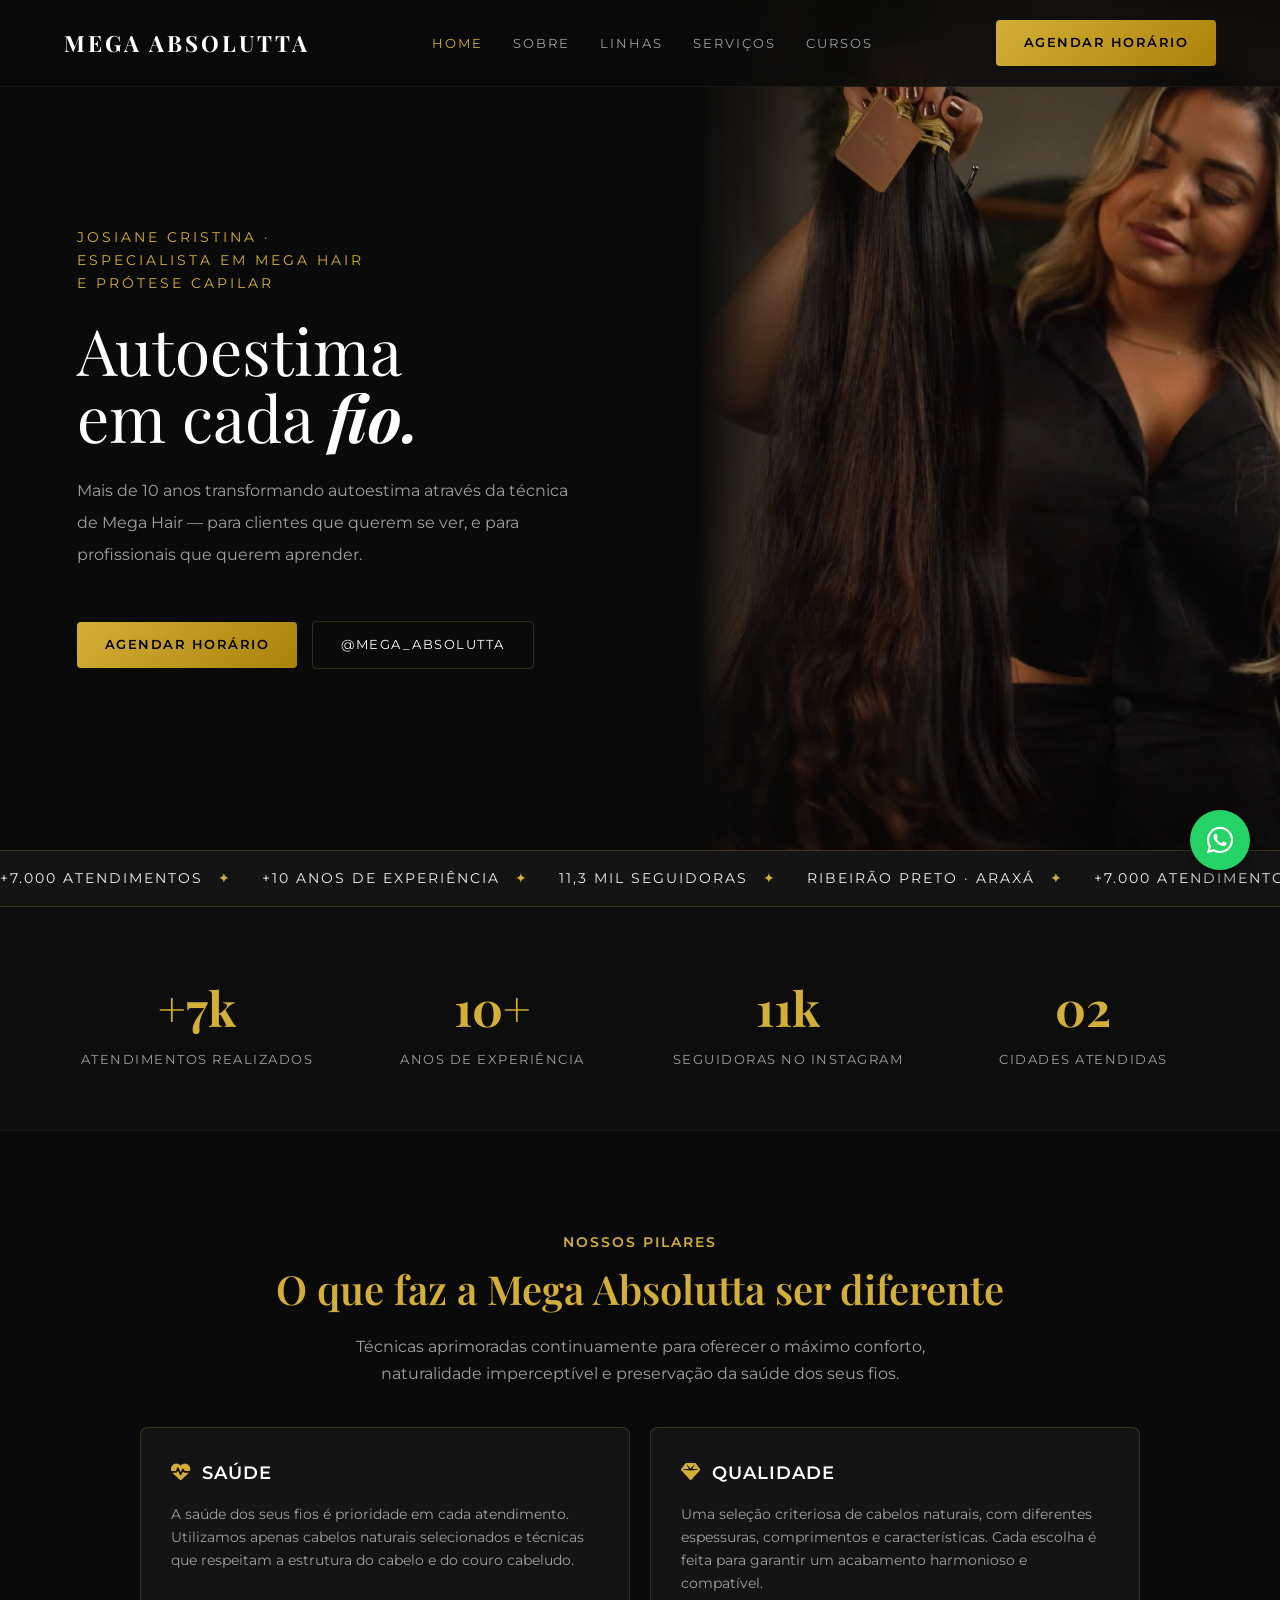
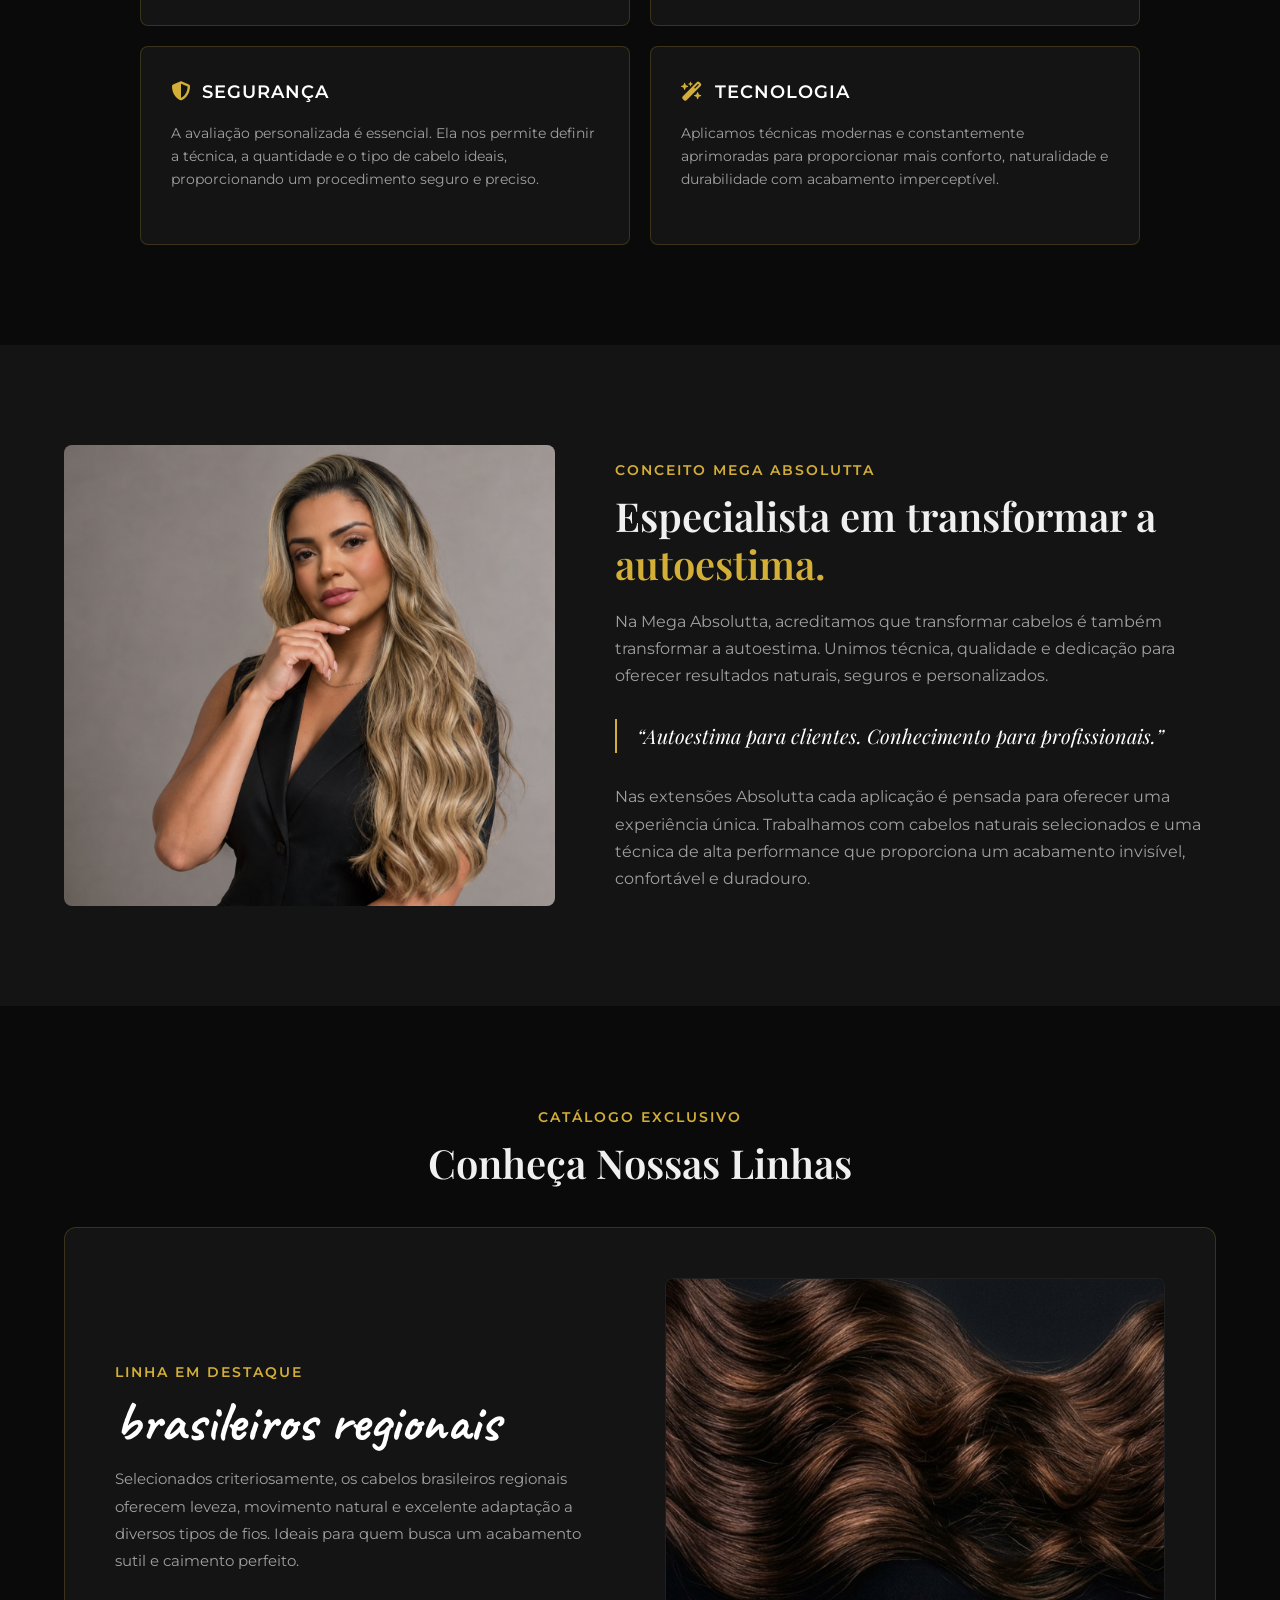
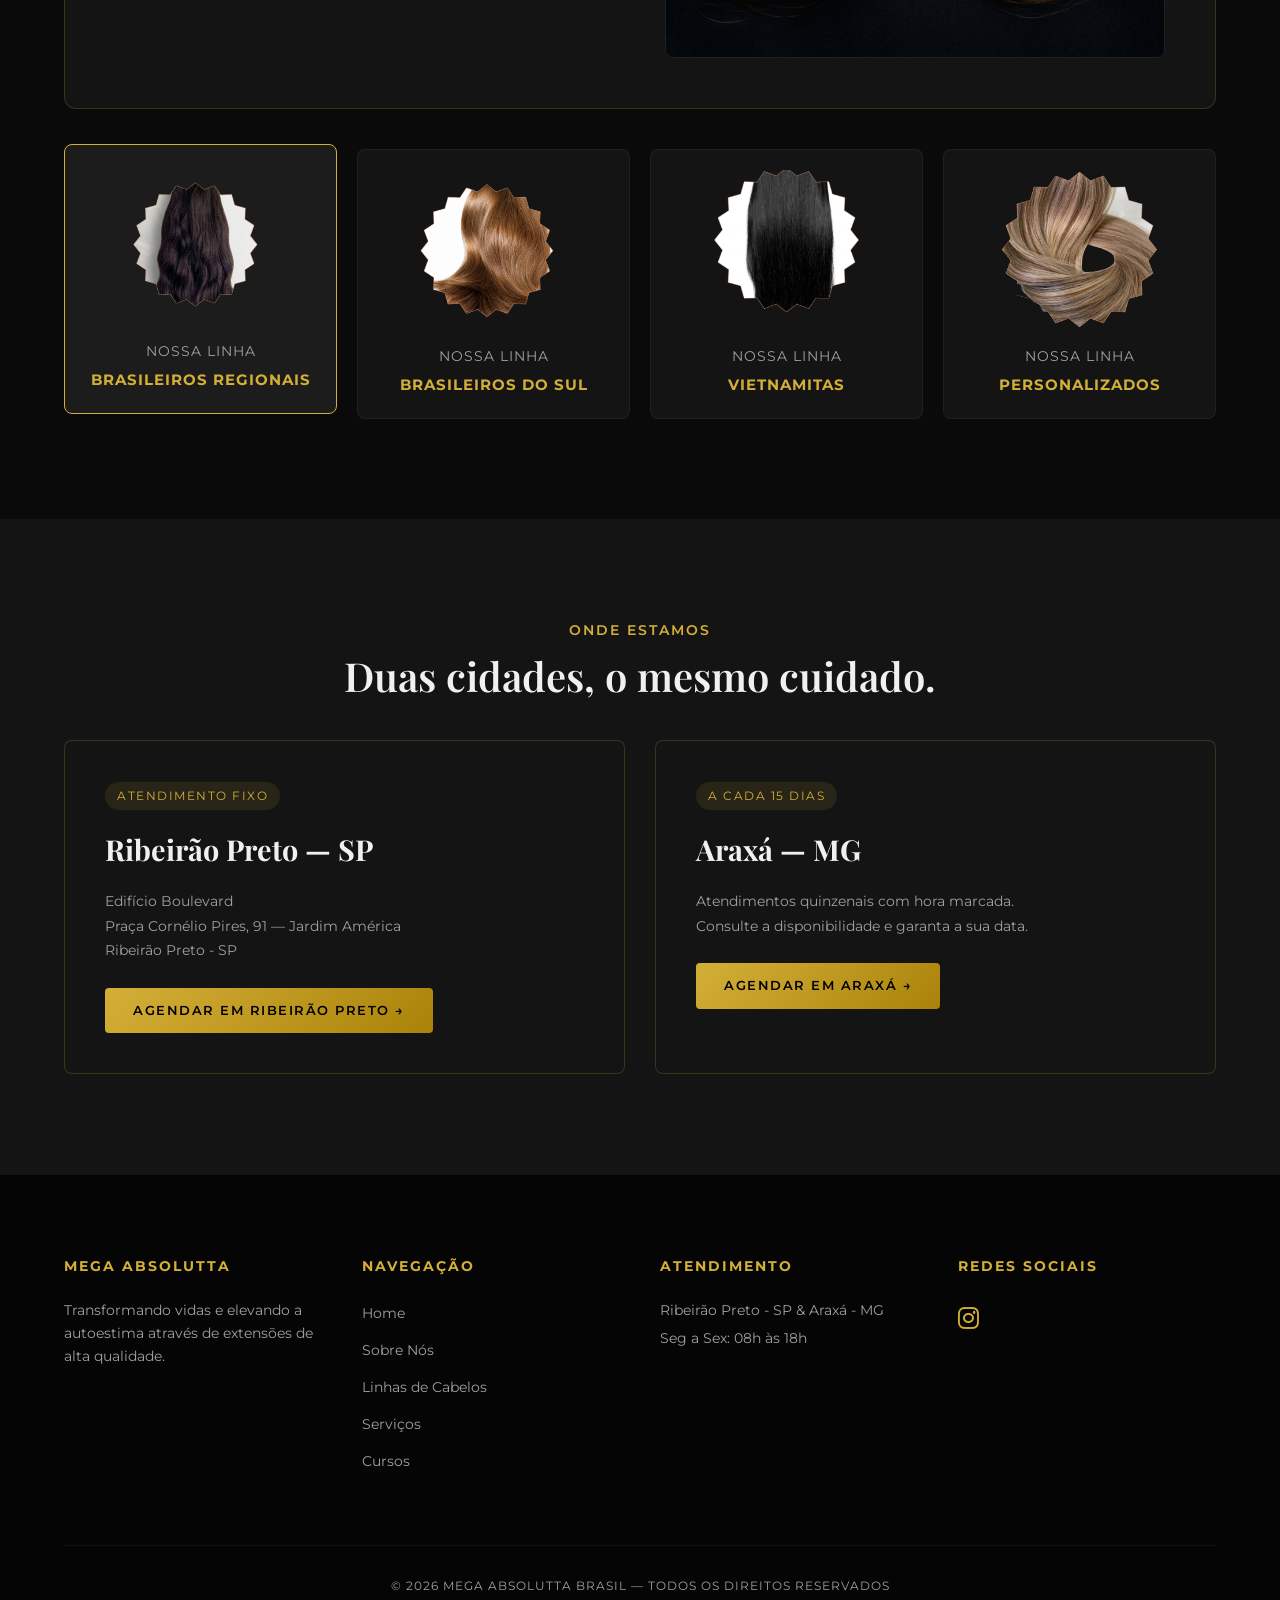
==== index.html @ 7b5c76de "adicção de texto da especialidade" ====
<!DOCTYPE html>
<html lang="pt-BR">
<head>
  <meta charset="UTF-8">
  <meta name="viewport" content="width=device-width, initial-scale=1.0">
  <title>Mega Absolutta | Josiane Cristina — Mega Hair & Extensões</title>
  
  <link rel="preconnect" href="https://fonts.googleapis.com">
  <link rel="preconnect" href="https://fonts.gstatic.com" crossorigin>
  <link href="https://fonts.googleapis.com/css2?family=Caveat:wght@600;700&family=Montserrat:wght@300;400;500;600;700&family=Playfair+Display:ital,wght@0,400;0,600;0,700;1,400&display=swap" rel="stylesheet">
  <link rel="stylesheet" href="https://cdnjs.cloudflare.com/ajax/libs/font-awesome/6.4.0/css/all.min.css">

  <style>
    /* =========================================================
       VARIÁVEIS DE DESIGN E PALETA LUXO
       ========================================================= */
    :root {
      --bg-dark: #0a0a0a;
      --bg-card: #141414;
      --bg-card-hover: #1c1c1c;
      --gold-primary: #d4af37;
      --gold-light: #f3e5ab;
      --gold-dark: #aa820a;
      --text-main: #f0f0f0;
      --text-muted: #a0a0a0;
      --border-color: rgba(212, 175, 55, 0.2);
      --font-title: 'Playfair Display', serif;
      --font-body: 'Montserrat', sans-serif;
      --font-hand: 'Caveat', cursive;
      --transition: all 0.4s cubic-bezier(0.16, 1, 0.3, 1);
    }

    * {
      margin: 0;
      padding: 0;
      box-sizing: border-box;
      scroll-behavior: smooth;
    }

    body {
      background-color: var(--bg-dark);
      color: var(--text-main);
      font-family: var(--font-body);
      line-height: 1.7;
      overflow-x: hidden;
    }

    a { color: inherit; text-decoration: none; }
    ul { list-style: none; }
    img { max-width: 100%; height: auto; display: block; }

    .container {
      width: 90%;
      max-width: 1200px;
      margin: 0 auto;
    }

    .section-padding { padding: 100px 0; }
    .gold-text { color: var(--gold-primary); }
    .gold-subtitle {
      color: var(--gold-primary);
      text-transform: uppercase;
      letter-spacing: 2px;
      font-size: 0.85rem;
      font-weight: 600;
      display: block;
      margin-bottom: 10px;
    }

    .section-title {
      font-family: var(--font-title);
      font-size: 2.5rem;
      font-weight: 600;
      line-height: 1.2;
      margin-bottom: 20px;
    }

    /* =========================================================
       NAVBAR
       ========================================================= */
    .navbar {
      position: fixed;
      top: 0;
      left: 0;
      width: 100%;
      z-index: 1000;
      background: rgba(10, 10, 10, 0.85);
      backdrop-filter: blur(12px);
      border-bottom: 1px solid rgba(255, 255, 255, 0.05);
      transition: var(--transition);
      padding: 20px 0;
    }

    .nav-container {
      display: flex;
      justify-content: space-between;
      align-items: center;
    }

    .logo a {
      font-family: var(--font-title);
      font-size: 1.4rem;
      font-weight: 700;
      letter-spacing: 3px;
      color: #fff;
    }

    .nav-menu { display: flex; gap: 30px; }
    .nav-link {
      font-size: 0.8rem;
      text-transform: uppercase;
      letter-spacing: 2px;
      color: var(--text-muted);
      transition: var(--transition);
    }
    .nav-link:hover, .nav-link.active { color: var(--gold-primary); }

    .btn-gold {
      background: linear-gradient(135deg, var(--gold-primary), var(--gold-dark));
      color: #000;
      padding: 12px 28px;
      border-radius: 4px;
      font-weight: 600;
      font-size: 0.8rem;
      text-transform: uppercase;
      letter-spacing: 1.5px;
      transition: var(--transition);
      display: inline-block;
      border: none;
      cursor: pointer;
    }

    .btn-gold:hover {
      transform: translateY(-2px);
      box-shadow: 0 10px 20px rgba(212, 175, 55, 0.25);
    }

    .btn-outline {
      border: 1px solid var(--border-color);
      padding: 12px 28px;
      border-radius: 4px;
      font-size: 0.8rem;
      text-transform: uppercase;
      letter-spacing: 1.5px;
      transition: var(--transition);
      color: #fff;
    }
    .btn-outline:hover { border-color: var(--gold-primary); color: var(--gold-primary); }

    /* =========================================================
       HERO SECTION (CORRIGIDO: IMAGEM FULL-HEIGHT & SANGRADA)
       ========================================================= */
    #home.hero {
      position: relative;
      width: 100%;
      height: calc(100vh - 50px);
      min-height: 600px;
      display: flex;
      align-items: center;
      background-color: var(--bg-dark);
      overflow: hidden;
      padding-top: 80px;
    }

    /* Conteúdo de Texto à Esquerda */
    .hero-content-wrapper {
      position: relative;
      z-index: 5;
      width: 100%;
      max-width: 1400px;
      margin: 0 auto;
      padding-left: 6vw;
      pointer-events: none;
    }

    .hero-text {
      max-width: 500px;
      pointer-events: auto;
    }

    .hero-tag {
      font-size: 0.85rem;
      text-transform: uppercase;
      letter-spacing: 3px;
      color: var(--gold-primary);
      margin-bottom: 20px;
      display: block;
    }

    .hero-title {
      font-family: var(--font-title);
      font-size: 4rem;
      line-height: 1.05;
      margin-bottom: 25px;
      font-weight: 400;
      color: #ffffff;
    }

    .hero-title span { font-style: italic; font-weight: 700; }
    .hero-desc { color: var(--text-muted); font-size: 1rem; line-height: 2; margin-bottom: 50px; }
    .hero-actions { display: flex; gap: 15px; align-items: center; margin-bottom: 35px; }

    .scroll-indicator {
      font-size: 0.75rem;
      text-transform: uppercase;
      letter-spacing: 2px;
      color: var(--text-muted);
      display: flex;
      align-items: center;
      gap: 10px;
    }
    .scroll-indicator::after {
      content: '';
      width: 30px;
      height: 1px;
      background-color: var(--border-color);
    }

    /* Imagem de Fundo Sangrada na Direita */
.hero-bg-image {
  position: absolute;
  top: 0;
  right: 0;
  width: 65vw; /* Ajuste a largura da área da foto conforme preferir */
  height: 100%;
  z-index: 1;
  display: flex;
  justify-content: flex-end; /* Encosta a imagem na direita */
}

.hero-bg-image img {
  width: 70%;
  height: 100%;
  max-width: none;
  object-fit: cover; /* Mostra a foto inteira na vertical sem cortes */
  object-position: center top;

  /* APLICANDO A TRANSPARÊNCIA DIRETO NA IMAGEM: */
  -webkit-mask-image: linear-gradient(to right, transparent 0%, rgba(0, 0, 0, 0.5) 15%, #000 45%);
  mask-image: linear-gradient(to right, transparent 0%, rgba(0, 0, 0, 0.5) 15%, #000 45%);
}

    /* =========================================================
       TICKER
       ========================================================= */
    .ticker-bar {
      background: var(--bg-card);
      border-top: 1px solid var(--border-color);
      border-bottom: 1px solid var(--border-color);
      padding: 16px 0;
      overflow: hidden;
      white-space: nowrap;
      width: 100%;
    }

    .ticker-track {
      display: flex;
      gap: 30px;
      width: max-content;
      animation: ticker-scroll 22s linear infinite;
    }

    .ticker-item {
      font-size: 0.85rem;
      text-transform: uppercase;
      letter-spacing: 2px;
      color: var(--text-main);
      display: flex;
      align-items: center;
      gap: 15px;
    }
    .ticker-item span { color: var(--gold-primary); }

    @keyframes ticker-scroll {
      0% { transform: translateX(0); }
      100% { transform: translateX(-50%); }
    }

    /* =========================================================
       NÚMEROS
       ========================================================= */
    .stats-section {
      padding: 60px 0;
      background: rgba(255, 255, 255, 0.01);
      border-bottom: 1px solid rgba(255, 255, 255, 0.05);
    }

    .stats-grid {
      display: grid;
      grid-template-columns: repeat(4, 1fr);
      gap: 30px;
      text-align: center;
    }

    .stat-number {
      font-family: var(--font-title);
      font-size: 3rem;
      color: var(--gold-primary);
      font-weight: 700;
    }

    .stat-label {
      font-size: 0.8rem;
      text-transform: uppercase;
      letter-spacing: 1.5px;
      color: var(--text-muted);
    }

    /* =========================================================
       PILARES
       ========================================================= */
    .pilar-badges {
      display: grid !important;
      grid-template-columns: repeat(2, 1fr) !important;
      grid-auto-rows: 1fr !important;
      gap: 20px !important;
      max-width: 1000px !important;
      margin: 40px auto 0 auto !important;
      clear: both;
    }

    .pilar-badges .badge {
      background: var(--bg-card);
      border: 1px solid var(--border-color);
      border-radius: 8px;
      padding: 30px;
      display: flex;
      flex-direction: column;
      justify-content: flex-start;
      height: 100%;
      text-align: left;
      transition: var(--transition);
    }

    .pilar-badges .badge:hover {
      border-color: var(--gold-primary);
      background: var(--bg-card-hover);
      transform: translateY(-4px);
    }

    .badge-header { display: flex; align-items: center; gap: 12px; margin-bottom: 15px; }
    .badge-header i { color: var(--gold-primary); font-size: 1.2rem; }
    .badge-title { color: #ffffff; font-size: 1.1rem; font-weight: 600; text-transform: uppercase; letter-spacing: 1px; }
    .badge-text { color: var(--text-muted); font-size: 0.9rem; line-height: 1.6; }

    /* =========================================================
       CONCEITO
       ========================================================= */
    .conceito-grid {
      display: grid;
      grid-template-columns: 0.9fr 1.1fr;
      gap: 60px;
      align-items: center;
    }

    .quote-box {
      border-left: 2px solid var(--gold-primary);
      padding-left: 20px;
      margin: 30px 0;
      font-family: var(--font-title);
      font-size: 1.25rem;
      font-style: italic;
      color: #fff;
    }

    /* =========================================================
       LINHAS
       ========================================================= */
    .detalhe-modelo {
      background: var(--bg-card);
      border: 1px solid var(--border-color);
      border-radius: 12px;
      padding: 50px;
      margin-bottom: 40px;
      transition: var(--transition);
    }

    .container-detalhe {
      display: grid;
      grid-template-columns: 1fr 1fr;
      gap: 50px;
      align-items: center;
    }

    .titulo-modelo {
      font-family: var(--font-hand);
      font-size: 3.5rem;
      color: #fff;
      margin-bottom: 15px;
      line-height: 1;
    }

    .descricao-linha { color: var(--text-muted); font-size: 0.95rem; line-height: 1.8; }
    .detalhe-imagem img {
      width: 100%;
      height: 380px;
      object-fit: cover;
      border-radius: 8px;
      border: 1px solid rgba(255,255,255,0.05);
      transition: opacity 0.3s ease;
    }

    .grid-4-linhas { display: grid; grid-template-columns: repeat(4, 1fr); gap: 20px; }
    .card-modelo {
      background: var(--bg-card);
      border: 1px solid rgba(255, 255, 255, 0.05);
      border-radius: 8px;
      padding: 20px;
      text-align: center;
      cursor: pointer;
      transition: var(--transition);
    }
    .card-modelo:hover, .card-modelo.active {
      border-color: var(--gold-primary);
      transform: translateY(-5px);
      background: var(--bg-card-hover);
    }
    .card-modelo img {
      width: 100%;
      height: 160px;
      object-fit: cover;
      border-radius: 6px;
      margin-bottom: 15px;
    }
    .card-modelo h3 {
      font-size: 0.85rem;
      font-weight: 400;
      color: var(--text-muted);
      text-transform: uppercase;
      letter-spacing: 1px;
    }
    .card-modelo h3 strong { display: block; color: var(--gold-primary); font-size: 0.95rem; margin-top: 4px; }

    /* =========================================================
       UNIDADES
       ========================================================= */
    .unidades-grid { display: grid; grid-template-columns: 1fr 1fr; gap: 30px; margin-top: 40px; }
    .unidade-card {
      background: var(--bg-card);
      border: 1px solid var(--border-color);
      border-radius: 8px;
      padding: 40px;
      transition: var(--transition);
    }
    .unidade-card:hover { border-color: var(--gold-primary); background: var(--bg-card-hover); }
    .unidade-badge {
      display: inline-block;
      font-size: 0.75rem;
      text-transform: uppercase;
      letter-spacing: 1.5px;
      color: var(--gold-primary);
      background: rgba(212, 175, 55, 0.1);
      padding: 4px 12px;
      border-radius: 20px;
      margin-bottom: 15px;
    }
    .unidade-card h3 { font-family: var(--font-title); font-size: 1.8rem; margin-bottom: 15px; }
    .unidade-card p { color: var(--text-muted); font-size: 0.9rem; margin-bottom: 25px; }

    /* =========================================================
       RODAPÉ
       ========================================================= */
    .footer {
      background: #050505;
      border-top: 1px solid rgba(255, 255, 255, 0.05);
      padding: 80px 0 30px 0;
    }
    .footer-grid { display: grid; grid-template-columns: repeat(4, 1fr); gap: 40px; margin-bottom: 60px; }
    .footer-col h4 { font-size: 0.85rem; text-transform: uppercase; letter-spacing: 2px; margin-bottom: 20px; }
    .footer-col ul li { margin-bottom: 10px; }
    .footer-col ul li a { color: var(--text-muted); font-size: 0.85rem; transition: var(--transition); }
    .footer-col ul li a:hover { color: var(--gold-primary); }

    .copyright {
      border-top: 1px solid rgba(255, 255, 255, 0.05);
      padding-top: 30px;
      text-align: center;
      font-size: 0.75rem;
      color: var(--text-muted);
      letter-spacing: 1px;
    }

    .whatsapp-btn {
      position: fixed;
      bottom: 30px;
      right: 30px;
      width: 60px;
      height: 60px;
      background-color: #25d366;
      color: #fff;
      border-radius: 50%;
      display: flex;
      align-items: center;
      justify-content: center;
      font-size: 30px;
      box-shadow: 0 10px 20px rgba(0, 0, 0, 0.4);
      z-index: 999;
      transition: var(--transition);
    }
    .whatsapp-btn:hover { transform: scale(1.1); }

    /* RESPONSIVIDADE */
    @media (max-width: 992px) {
      #home.hero {
        height: auto;
        min-height: auto;
        padding-top: 120px;
        padding-bottom: 40px;
      }
      .hero-content-wrapper { padding-left: 5%; padding-right: 5%; }
      .hero-text { max-width: 100%; text-align: center; }
      .hero-actions { justify-content: center; }
      .scroll-indicator { justify-content: center; }

      .hero-bg-image {
        position: relative;
        width: 100%;
        height: 400px;
        margin-top: 30px;
        -webkit-mask-image: none;
        mask-image: none;
      }

      .conceito-grid, .container-detalhe, .unidades-grid { grid-template-columns: 1fr; gap: 40px; }
      .stats-grid { grid-template-columns: repeat(2, 1fr); }
      .pilar-badges { grid-template-columns: 1fr !important; }
      .grid-4-linhas { grid-template-columns: repeat(2, 1fr); }
      .footer-grid { grid-template-columns: repeat(2, 1fr); }
    }
  </style>
</head>
<body>

  <!-- CABEÇALHO -->
  <header class="navbar">
    <div class="container nav-container">
      <div class="logo">
        <a href="#home">MEGA ABSOLUTTA</a>
      </div>
      <nav>
        <ul class="nav-menu">
          <li><a href="#home" class="nav-link active">HOME</a></li>
          <li><a href="#sobre" class="nav-link">SOBRE</a></li>
          <li><a href="#linhas" class="nav-link">LINHAS</a></li>
          <li><a href="servico.html" class="nav-link">SERVIÇOS</a></li>
          <li><a href="cursos.html" class="nav-link">CURSOS</a></li>
        </ul>
      </nav>
      <a href="https://api.whatsapp.com/send?phone=5516996207228&text=Ol%C3%A1!%20Gostaria%20de%20mais%20informa%C3%A7%C3%B5es%20e%20agendar%20um%20hor%C3%A1rio." target="_blank" rel="noopener" class="btn-gold">Agendar Horário</a>
    </div>
  </header>

  <!-- HERO SECTION (ESTRUTURA LIMPA SEM DIVS CONFLITANTES) -->
  <section id="home" class="hero">
    
    <!-- Texto na Esquerda -->
    <div class="hero-content-wrapper">
      <div class="hero-text">
        <span class="hero-tag">Josiane Cristina · <br>Especialista em Mega Hair<br>e Prótese Capilar<br></span>
        <h1 class="hero-title">Autoestima<br>em cada <span>fio.</span><br></h1>
        <p class="hero-desc">
          Mais de 10 anos transformando autoestima através da técnica de Mega Hair — para clientes que querem se ver, e para profissionais que querem aprender.
        </p>
        
        <div class="hero-actions">
          <a href="https://api.whatsapp.com/send?phone=5516996207228&text=Ol%C3%A1!%20Gostaria%20de%20agendar%20um%20hor%C3%A1rio%20de%20atendimento." target="_blank" rel="noopener" class="btn-gold">
            Agendar Horário
          </a>
          <a href="https://instagram.com/mega_absolutta" target="_blank" rel="noopener" class="btn-outline">
            @mega_absolutta
          </a>
        </div>
      </div>
    </div>

    <!-- Imagem Sangrada Ocupando a Direita -->
    <div class="hero-bg-image">
      <img src="jc3.jpeg" alt="Josiane Cristina - Mega Hair">
    </div>

  </section>

  <!-- TICKER PASSANDO INFORMAÇÕES -->
  <div class="ticker-bar">
    <div class="ticker-track">
      <div class="ticker-item">+7.000 atendimentos <span>✦</span></div>
      <div class="ticker-item">+10 anos de experiência <span>✦</span></div>
      <div class="ticker-item">11,3 mil seguidoras <span>✦</span></div>
      <div class="ticker-item">Ribeirão Preto · Araxá <span>✦</span></div>
      <div class="ticker-item">+7.000 atendimentos <span>✦</span></div>
      <div class="ticker-item">+10 anos de experiência <span>✦</span></div>
      <div class="ticker-item">11,3 mil seguidoras <span>✦</span></div>
      <div class="ticker-item">Ribeirão Preto · Araxá <span>✦</span></div>
    </div>
  </div>

  <!-- NÚMEROS -->
  <section class="stats-section">
    <div class="container">
      <div class="stats-grid">
        <div>
          <div class="stat-number">+7k</div>
          <div class="stat-label">Atendimentos Realizados</div>
        </div>
        <div>
          <div class="stat-number">10+</div>
          <div class="stat-label">Anos de Experiência</div>
        </div>
        <div>
          <div class="stat-number">11k</div>
          <div class="stat-label">Seguidoras no Instagram</div>
        </div>
        <div>
          <div class="stat-number">02</div>
          <div class="stat-label">Cidades Atendidas</div>
        </div>
      </div>
    </div>
  </section>

  <!-- DIFERENCIAIS -->
  <section class="section-padding">
    <div class="container text-center">
      <span class="gold-subtitle" style="text-align: center;">Nossos Pilares</span>
      <h2 class="section-title gold-text" style="text-align: center;">O que faz a Mega Absolutta ser diferente</h2>
      <p style="color: var(--text-muted); max-width: 650px; margin: 0 auto; text-align: center;">
        Técnicas aprimoradas continuamente para oferecer o máximo conforto, naturalidade imperceptível e preservação da saúde dos seus fios.
      </p>

      <div class="pilar-badges">
        <div class="badge">
          <div class="badge-header">
            <i class="fa-solid fa-heart-pulse"></i>
            <span class="badge-title">Saúde</span>
          </div>
          <p class="badge-text">A saúde dos seus fios é prioridade em cada atendimento. Utilizamos apenas cabelos naturais selecionados e técnicas que respeitam a estrutura do cabelo e do couro cabeludo.</p>
        </div>

        <div class="badge">
          <div class="badge-header">
            <i class="fa-solid fa-gem"></i>
            <span class="badge-title">Qualidade</span>
          </div>
          <p class="badge-text">Uma seleção criteriosa de cabelos naturais, com diferentes espessuras, comprimentos e características. Cada escolha é feita para garantir um acabamento harmonioso e compatível.</p>
        </div>

        <div class="badge">
          <div class="badge-header">
            <i class="fa-solid fa-shield-halved"></i>
            <span class="badge-title">Segurança</span>
          </div>
          <p class="badge-text">A avaliação personalizada é essencial. Ela nos permite definir a técnica, a quantidade e o tipo de cabelo ideais, proporcionando um procedimento seguro e preciso.</p>
        </div>

        <div class="badge">
          <div class="badge-header">
            <i class="fa-solid fa-wand-magic-sparkles"></i>
            <span class="badge-title">Tecnologia</span>
          </div>
          <p class="badge-text">Aplicamos técnicas modernas e constantemente aprimoradas para proporcionar mais conforto, naturalidade e durabilidade com acabamento imperceptível.</p>
        </div>
      </div>
    </div>
  </section>

  <!-- CONCEITO -->
  <section id="sobre" class="section-padding" style="background: var(--bg-card);">
    <div class="container">
      <div class="conceito-grid">
        <div>
          <img src="jc1.png" alt="Sobre a Mega Absolutta" style="border-radius: 8px;">
        </div>
        <div>
          <span class="gold-subtitle">Conceito Mega Absolutta</span>
          <h2 class="section-title">Especialista em transformar a <span class="gold-text">autoestima.</span></h2>
          <p style="color: var(--text-muted); margin-bottom: 15px;">
            Na Mega Absolutta, acreditamos que transformar cabelos é também transformar a autoestima. Unimos técnica, qualidade e dedicação para oferecer resultados naturais, seguros e personalizados.
          </p>
          <div class="quote-box">
            “Autoestima para clientes. Conhecimento para profissionais.”
          </div>
          <p style="color: var(--text-muted);">
            Nas extensões Absolutta cada aplicação é pensada para oferecer uma experiência única. Trabalhamos com cabelos naturais selecionados e uma técnica de alta performance que proporciona um acabamento invisível, confortável e duradouro.
          </p>
        </div>
      </div>
    </div>
  </section>

  <!-- CATÁLOGO / LINHAS -->
  <section id="linhas" class="section-padding">
    <div class="container">
      <div style="text-align: center; margin-bottom: 40px;">
        <span class="gold-subtitle">Catálogo Exclusivo</span>
        <h2 class="section-title">Conheça Nossas Linhas</h2>
      </div>

      <div class="detalhe-modelo">
        <div class="container-detalhe">
          <div class="detalhe-texto">
            <span class="gold-subtitle">LINHA EM DESTAQUE</span>
            <h2 id="detalhe-titulo" class="titulo-modelo">brasileiros regionais</h2>
            <p id="detalhe-descricao" class="descricao-linha">
              Selecionados criteriosamente, os cabelos brasileiros regionais oferecem leveza, movimento natural e excelente adaptação a diversos tipos de fios. Ideais para quem busca um acabamento sutil e caimento perfeito.
            </p>
          </div>
          <div class="detalhe-imagem">
            <img id="detalhe-img" src="regionalbrasil_detalhe.png" alt="Detalhe do Cabelo">
          </div>
        </div>
      </div>

      <div class="grid-4-linhas">
        <div class="card-modelo active" onclick="trocarModelo('regional', this)">
          <img src="regionalbrasil.png" alt="Brasileiros Regionais">
          <h3>Nossa linha<strong class="gold-text">Brasileiros Regionais</strong></h3>
        </div>

        <div class="card-modelo" onclick="trocarModelo('sul', this)">
          <img src="brasileirosul.png" alt="Brasileiros do Sul">
          <h3>Nossa linha<strong class="gold-text">Brasileiros do Sul</strong></h3>
        </div>

        <div class="card-modelo" onclick="trocarModelo('vietnamita', this)">
          <img src="vietnamita.png" alt="Vietnamitas">
          <h3>Nossa linha<strong class="gold-text">Vietnamitas</strong></h3>
        </div>

        <div class="card-modelo" onclick="trocarModelo('personalizados', this)">
          <img src="personalizados.png" alt="Personalizados">
          <h3>Nossa linha<strong class="gold-text">Personalizados</strong></h3>
        </div>
      </div>
    </div>
  </section>

  <!-- UNIDADES -->
  <section id="unidades" class="section-padding" style="background: var(--bg-card);">
    <div class="container">
      <div style="text-align: center;">
        <span class="gold-subtitle">Onde Estamos</span>
        <h2 class="section-title">Duas cidades, o mesmo cuidado.</h2>
      </div>

      <div class="unidades-grid">
        <div class="unidade-card">
          <span class="unidade-badge">Atendimento Fixo</span>
          <h3>Ribeirão Preto — SP</h3>
          <p>
            Edifício Boulevard<br>
            Praça Cornélio Pires, 91 — Jardim América<br>
            Ribeirão Preto - SP
          </p>
          <a href="https://api.whatsapp.com/send?phone=5516996207228&text=Ol%C3%A1!%20Gostaria%20de%20agendar%20um%20hor%C3%A1rio%20para%20a%20unidade%20de%20Ribeir%C3%A3o%20Preto." target="_blank" rel="noopener" class="btn-gold">Agendar em Ribeirão Preto →</a>
        </div>

        <div class="unidade-card">
          <span class="unidade-badge">A cada 15 dias</span>
          <h3>Araxá — MG</h3>
          <p>
            Atendimentos quinzenais com hora marcada.<br>
            Consulte a disponibilidade e garanta a sua data.
          </p>
          <a href="https://api.whatsapp.com/send?phone=553488033811&text=Ol%C3%A1!%20Gostaria%20de%20agendar%20um%20hor%C3%A1rio%20para%20a%20unidade%20de%20Arax%C3%A1." target="_blank" rel="noopener" class="btn-gold">Agendar em Araxá →</a>
        </div>
      </div>
    </div>
  </section>

  <!-- RODAPÉ -->
  <footer class="footer">
    <div class="container">
      <div class="footer-grid">
        <div class="footer-col">
          <h4 class="gold-text">MEGA ABSOLUTTA</h4>
          <p style="color: var(--text-muted); font-size: 0.85rem;">Transformando vidas e elevando a autoestima através de extensões de alta qualidade.</p>
        </div>
        <div class="footer-col">
          <h4 class="gold-text">Navegação</h4>
          <ul>
            <li><a href="#home">Home</a></li>
            <li><a href="#sobre">Sobre Nós</a></li>
            <li><a href="#linhas">Linhas de Cabelos</a></li>
            <li><a href="servico.html">Serviços</a></li>
            <li><a href="cursos.html">Cursos</a></li>
          </ul>
        </div>
        <div class="footer-col">
          <h4 class="gold-text">Atendimento</h4>
          <p style="color: var(--text-muted); font-size: 0.85rem;">Ribeirão Preto - SP & Araxá - MG</p>
          <p style="color: var(--text-muted); font-size: 0.85rem; margin-top: 5px;">Seg a Sex: 08h às 18h</p>
        </div>
        <div class="footer-col">
          <h4 class="gold-text">Redes Sociais</h4>
          <a href="https://instagram.com/mega_absolutta" target="_blank" rel="noopener" style="color: var(--gold-primary); font-size: 1.5rem;"><i class="fa-brands fa-instagram"></i></a>
        </div>
      </div>
      <div class="copyright">
        <p>&copy; 2026 MEGA ABSOLUTTA BRASIL — TODOS OS DIREITOS RESERVADOS</p>
      </div>
    </div>
  </footer>

  <a href="https://api.whatsapp.com/send?phone=5534880338118&text=Ol%C3%A1!%20Gostaria%20de%20mais%20informa%C3%A7%C3%B5es." class="whatsapp-btn" target="_blank" rel="noopener">
    <i class="fa-brands fa-whatsapp"></i>
  </a>

  <!-- SCRIPT SELETOR LINHAS -->
  <script>
    const dadosModelos = {
      regional: {
        titulo: 'brasileiros regionais',
        descricao: 'Selecionados criteriosamente, os cabelos brasileiros regionais oferecem leveza, movimento natural e excelente adaptação a diversos tipos de fios. Ideais para quem busca um acabamento sutil e caimento perfeito.',
        imagem: 'regionalbrasil_detalhe.png'
      },
      sul: {
        titulo: 'brasileiros do sul',
        descricao: 'Fios extremamente finos, sedosos e de tonalidades naturally mais claras. Cabelos raros e nobres, perfeitos para quem exige máxima leveza, fluidez e alta qualidade.',
        imagem: 'brasileirosul_detalhe.png'
      },
      vietnamita: {
        titulo: 'vietnamita',
        descricao: 'Conhecidos por sua resistência excepcional, densidade e brilho intenso, os cabelos vietnamitas possuem fios encorpados (de espessura média a grossa) com caimento impecável. Suportam bem estilizações e possuem altíssima durabilidade.',
        imagem: 'vietnamita_detalhe.png'
      },
      personalizados: {
        titulo: 'personalizados',
        descricao: 'Linha sob medida desenvolvida de acordo com a preferência do cliente. Processo artesanal de seleção, textura e tonalidade para garantir um resultado único e exclusivo.',
        imagem: 'personalizados_detalhe.png'
      }
    };

    function trocarModelo(chave, elemento) {
      const dados = dadosModelos[chave];
      const imgElement = document.getElementById('detalhe-img');

      document.querySelectorAll('.card-modelo').forEach(card => card.classList.remove('active'));
      if (elemento) elemento.classList.add('active');

      if (dados) {
        imgElement.style.opacity = '0';

        setTimeout(() => {
          document.getElementById('detalhe-titulo').textContent = dados.titulo;
          document.getElementById('detalhe-descricao').textContent = dados.descricao;
          imgElement.src = dados.imagem;
          imgElement.style.opacity = '1';
        }, 200);
      }
    }
  </script>
</body>
</html>
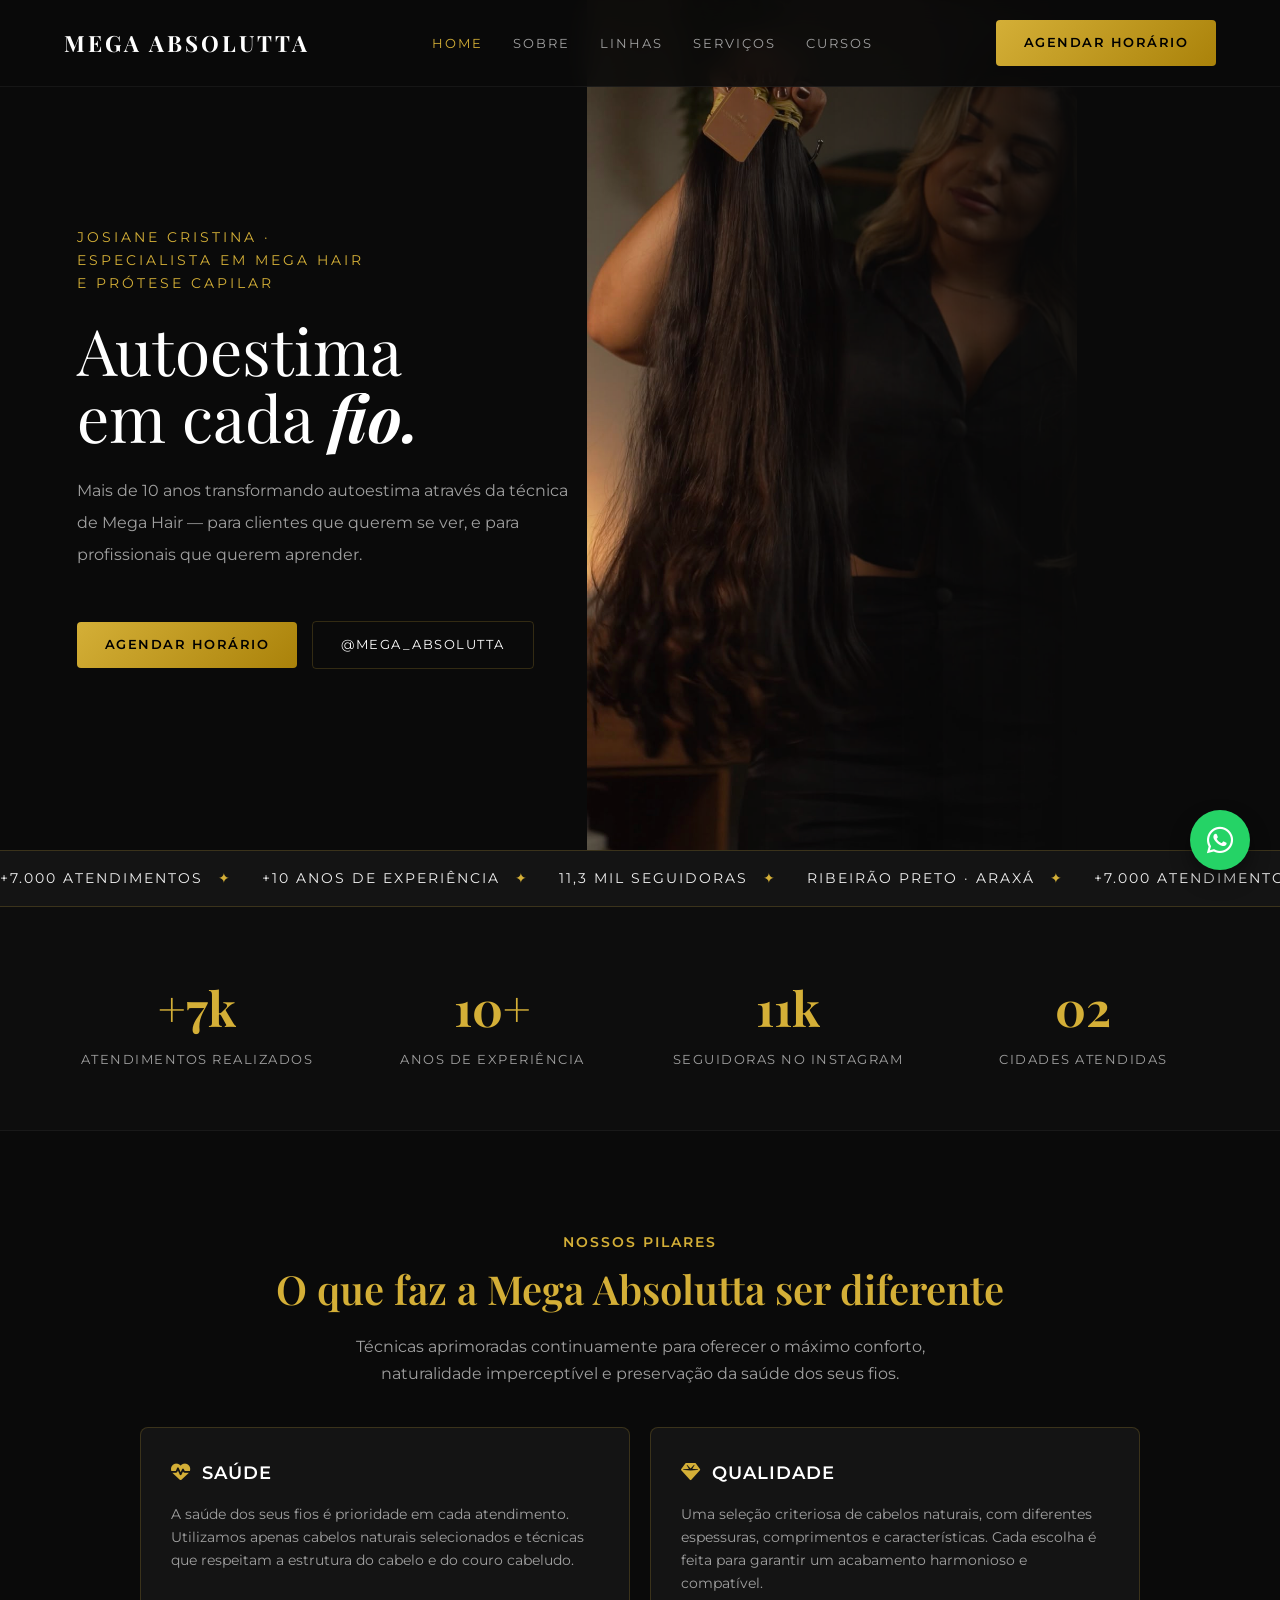
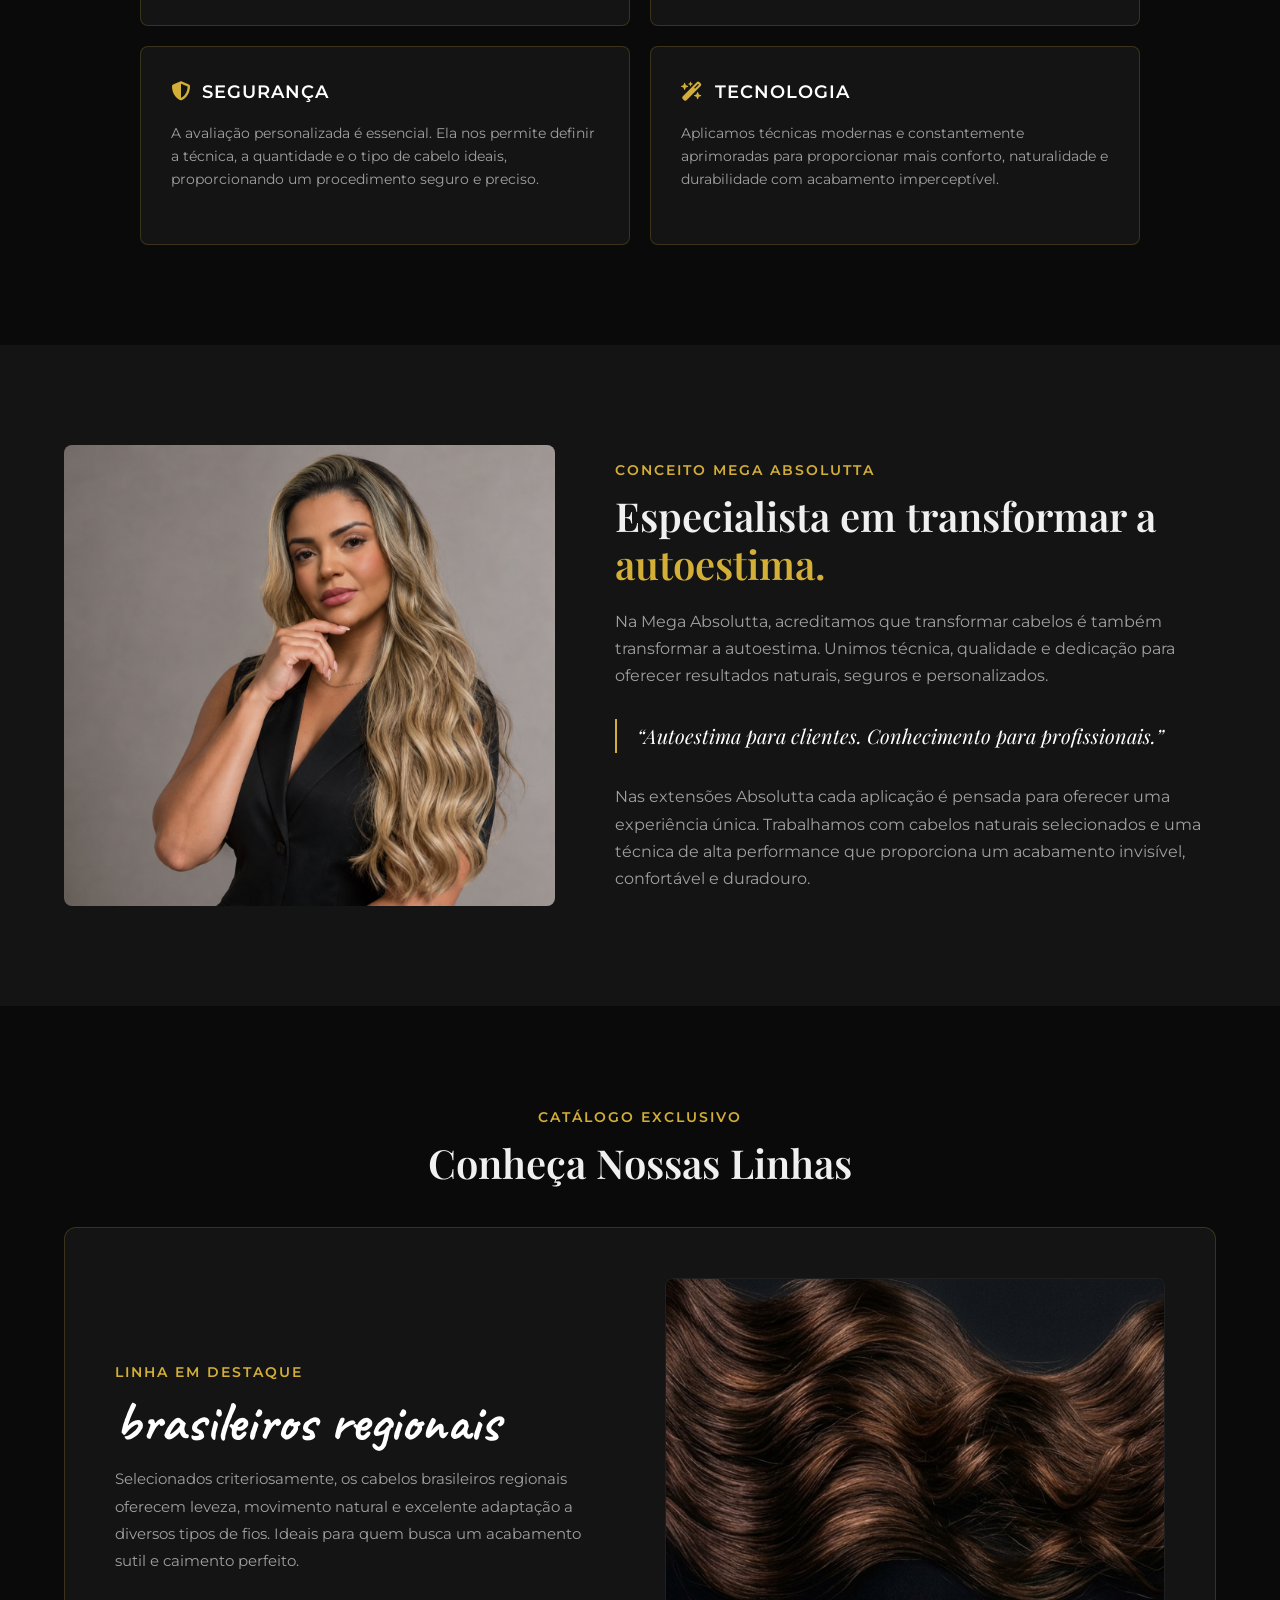
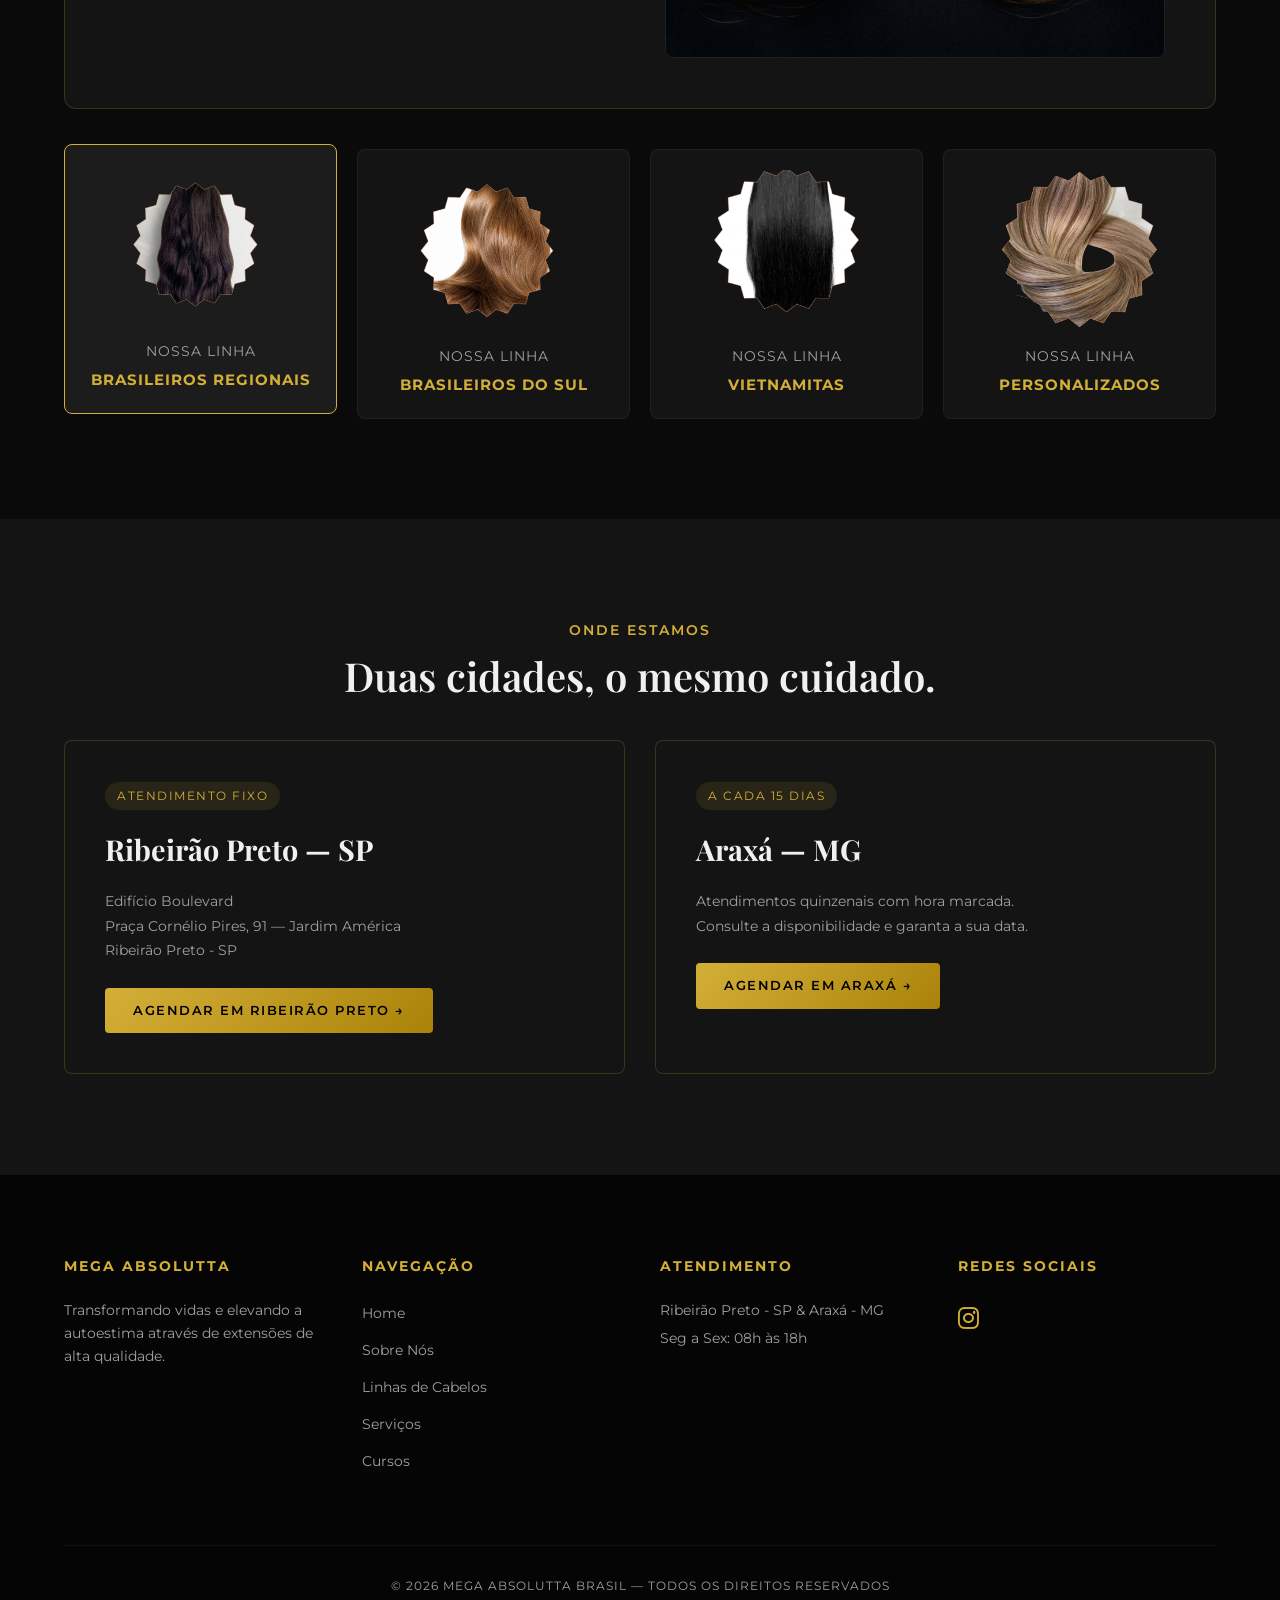
==== commit f98a9d80: "mudança da posição da imagem e da transparencia" ====
--- a/index.html
+++ b/index.html
@@ -221,7 +221,7 @@
   position: absolute;
   top: 0;
   right: 0;
-  width: 65vw; /* Ajuste a largura da área da foto conforme preferir */
+  width: 100vw; /* Ajuste a largura da área da foto conforme preferir */
   height: 100%;
   z-index: 1;
   display: flex;
@@ -232,12 +232,12 @@
   width: 70%;
   height: 100%;
   max-width: none;
-  object-fit: cover; /* Mostra a foto inteira na vertical sem cortes */
+  object-fit: contain; /* Mostra a foto inteira na vertical sem cortes */
   object-position: center top;
 
   /* APLICANDO A TRANSPARÊNCIA DIRETO NA IMAGEM: */
-  -webkit-mask-image: linear-gradient(to right, transparent 0%, rgba(0, 0, 0, 0.5) 15%, #000 45%);
-  mask-image: linear-gradient(to right, transparent 0%, rgba(0, 0, 0, 0.5) 15%, #000 45%);
+  -webkit-mask-image: linear-gradient(to right, transparent 0%, rgba(0, 0, 0, 0.5) 55%, #000 80%);
+  mask-image: linear-gradient(to left, transparent 20%, rgba(0, 0, 0, 0.5) 42%, #000 80%);
 }
 
     /* =========================================================
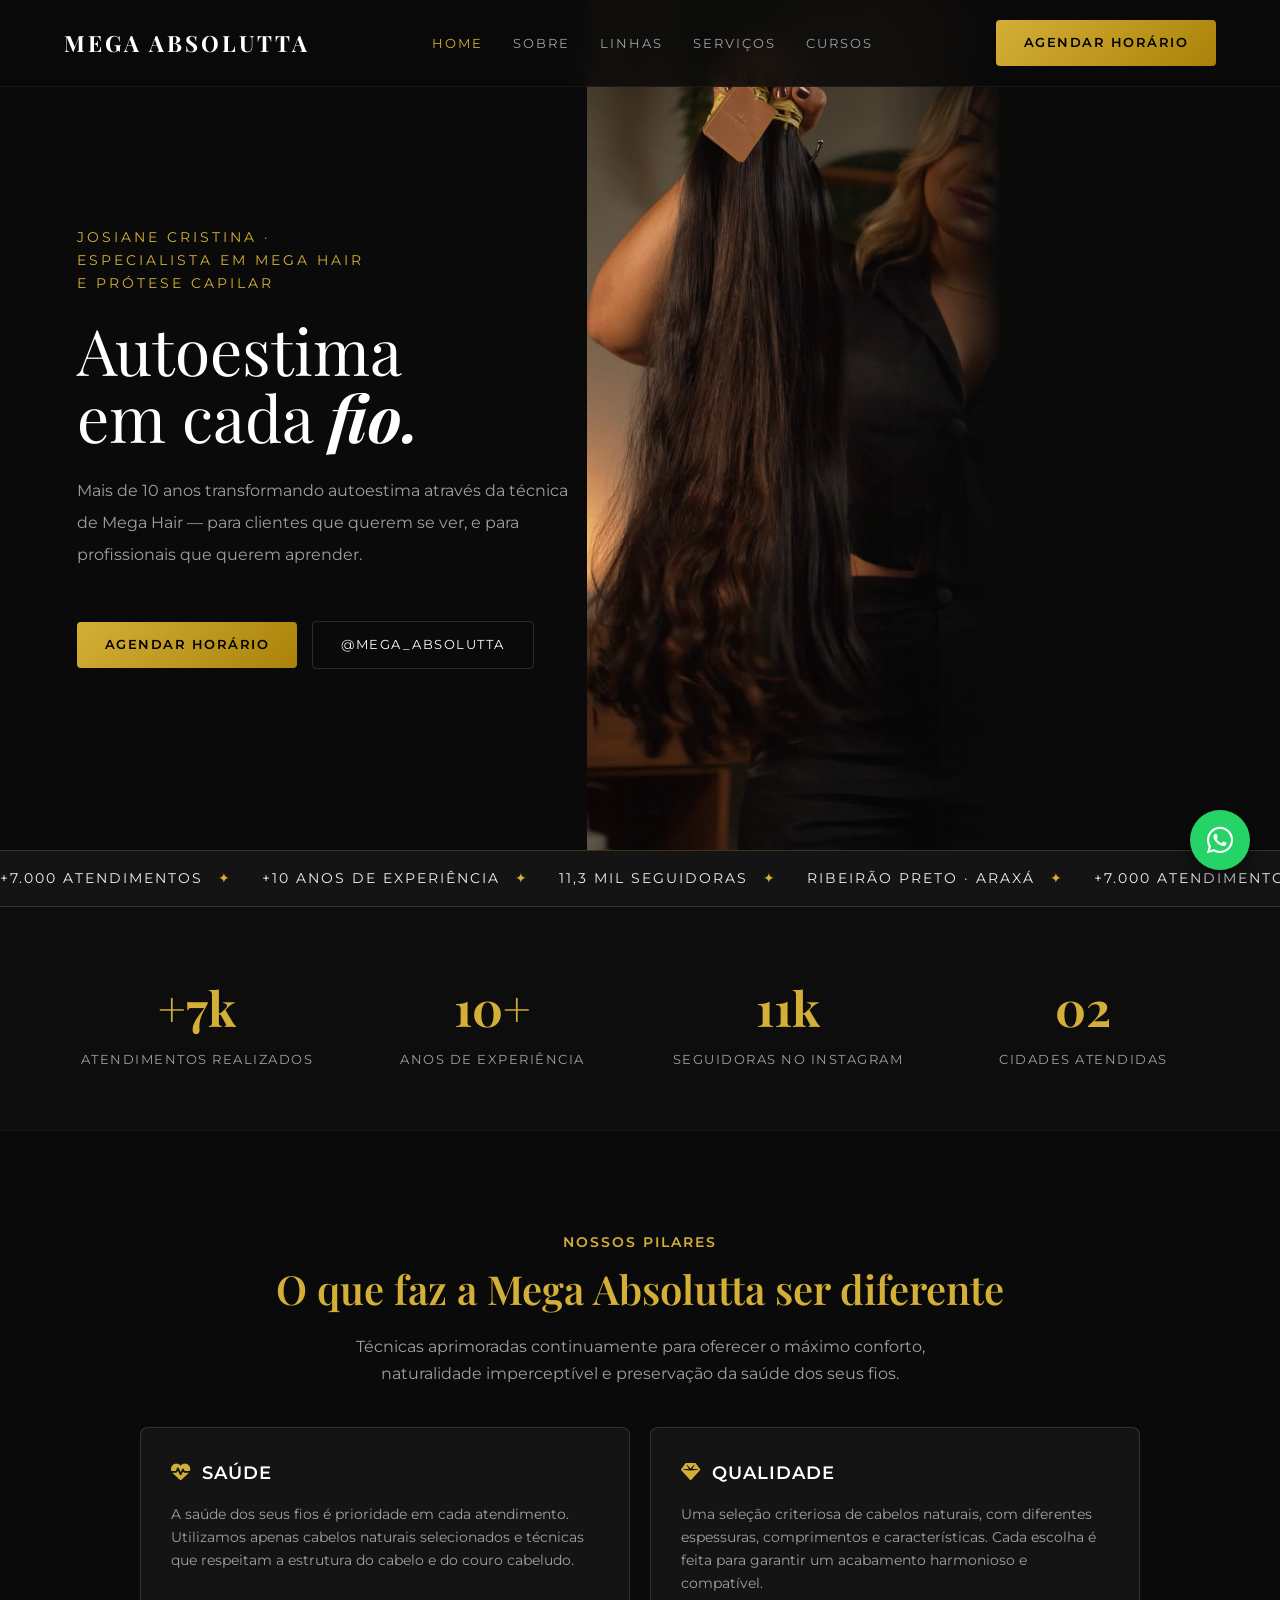
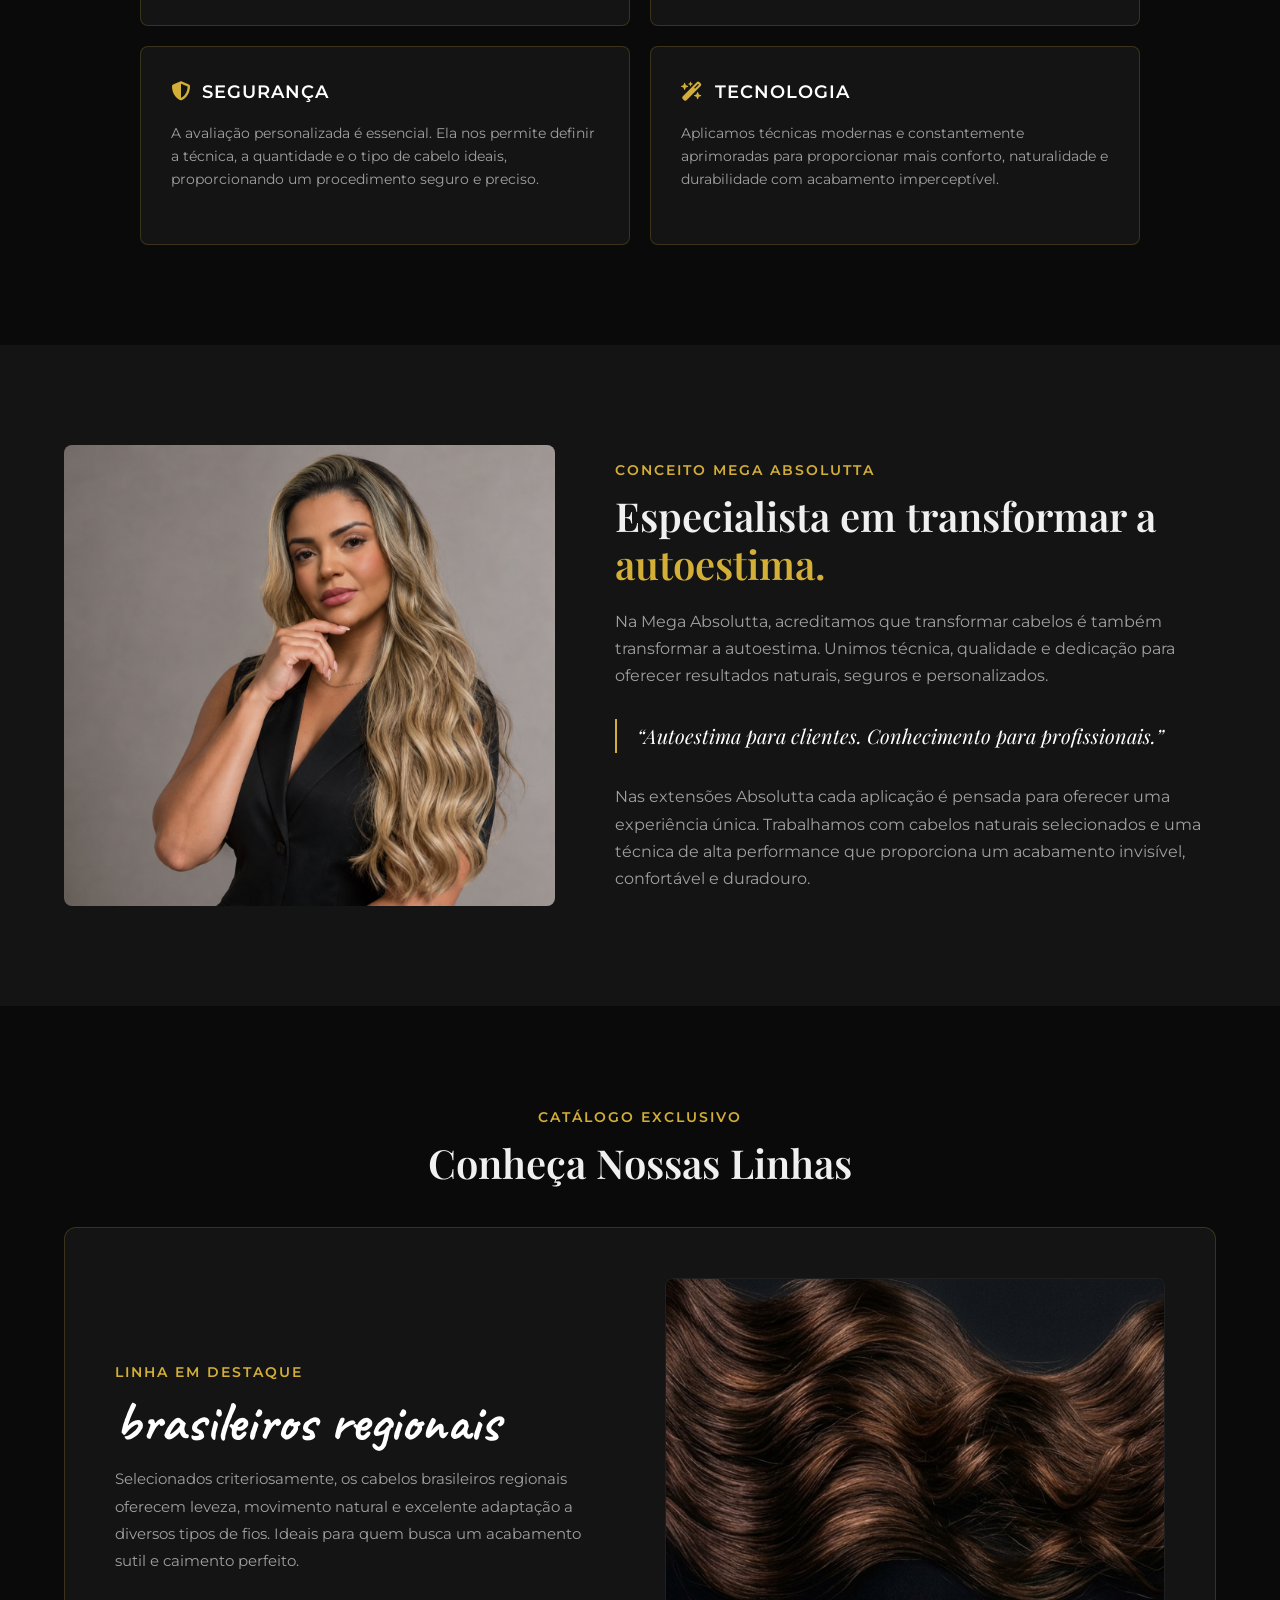
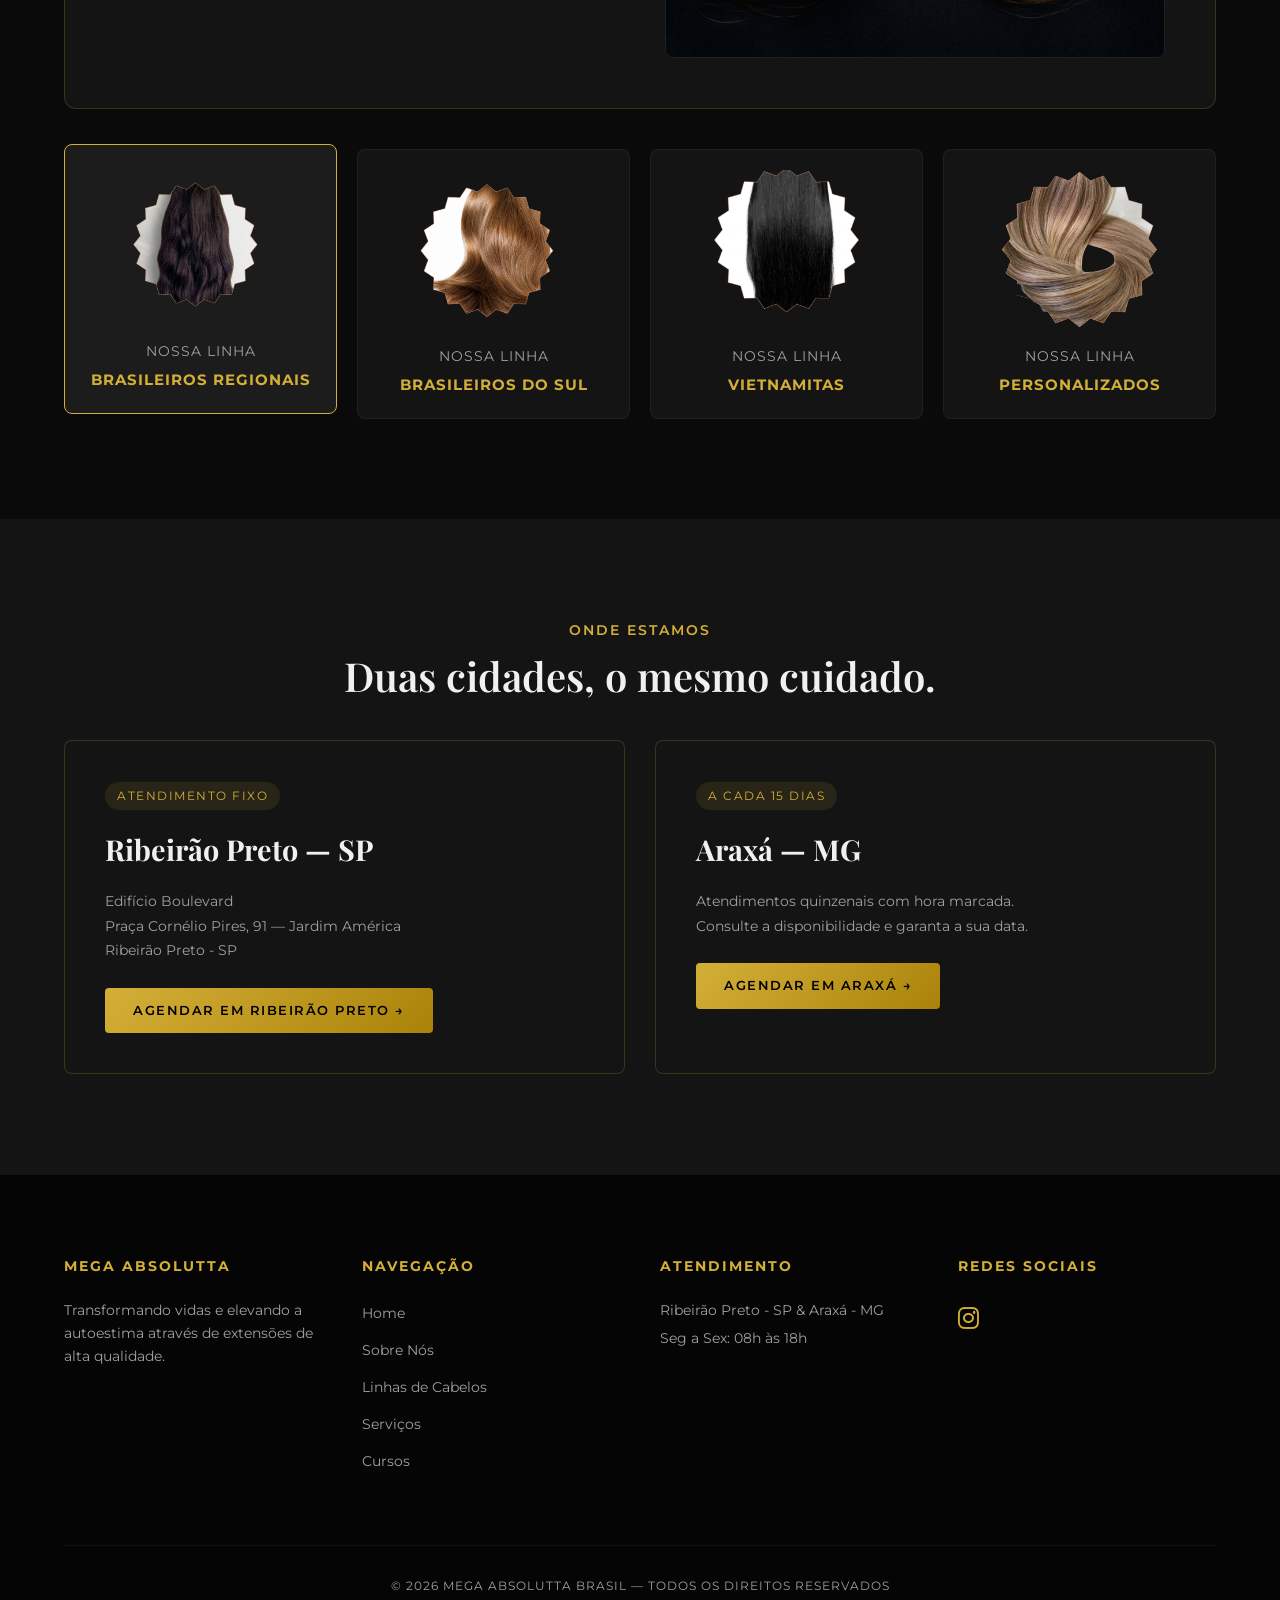
==== commit cc5f5e0f: "alteração da transparencia, lado e percentual" ====
--- a/index.html
+++ b/index.html
@@ -237,7 +237,7 @@
 
   /* APLICANDO A TRANSPARÊNCIA DIRETO NA IMAGEM: */
   -webkit-mask-image: linear-gradient(to right, transparent 0%, rgba(0, 0, 0, 0.5) 55%, #000 80%);
-  mask-image: linear-gradient(to left, transparent 20%, rgba(0, 0, 0, 0.5) 42%, #000 80%);
+  mask-image: linear-gradient(to left, transparent 31%, rgba(0, 0, 0, 0.5) 36%, #000 45%);
 }
 
     /* =========================================================
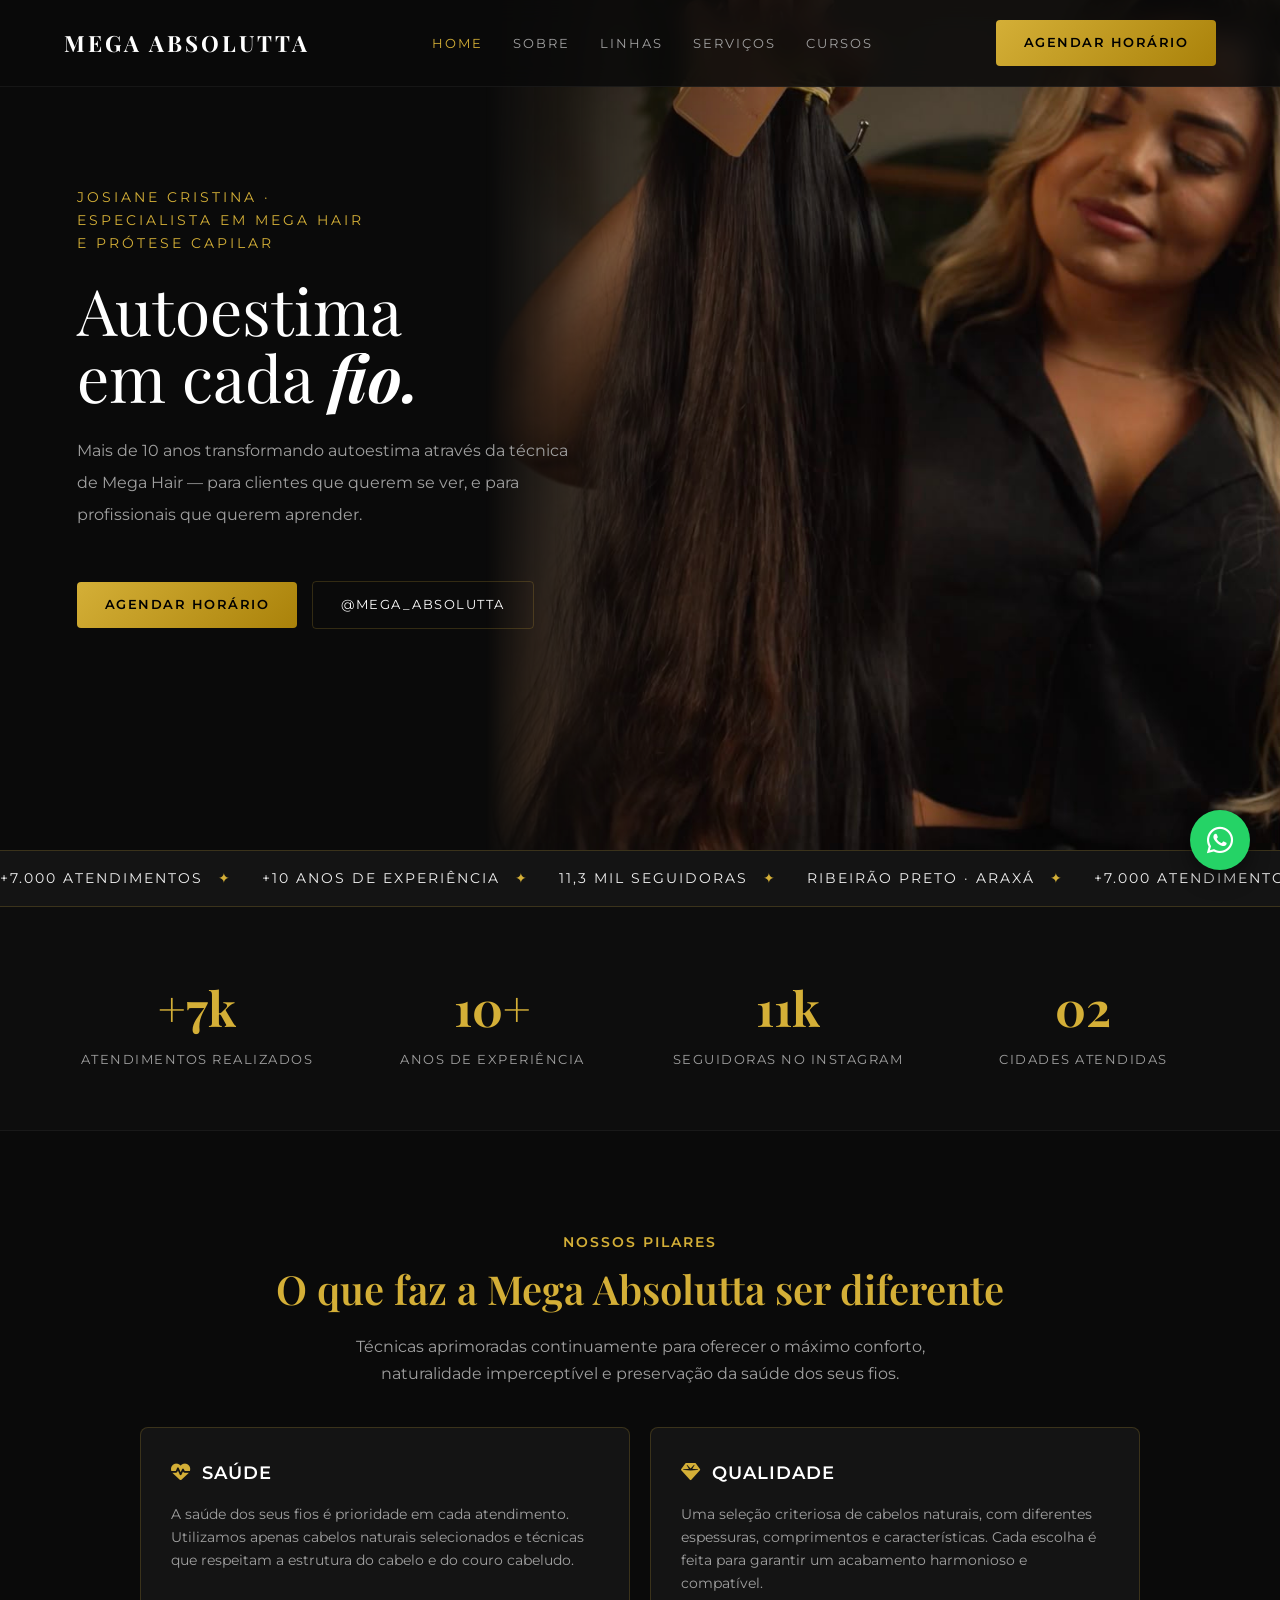
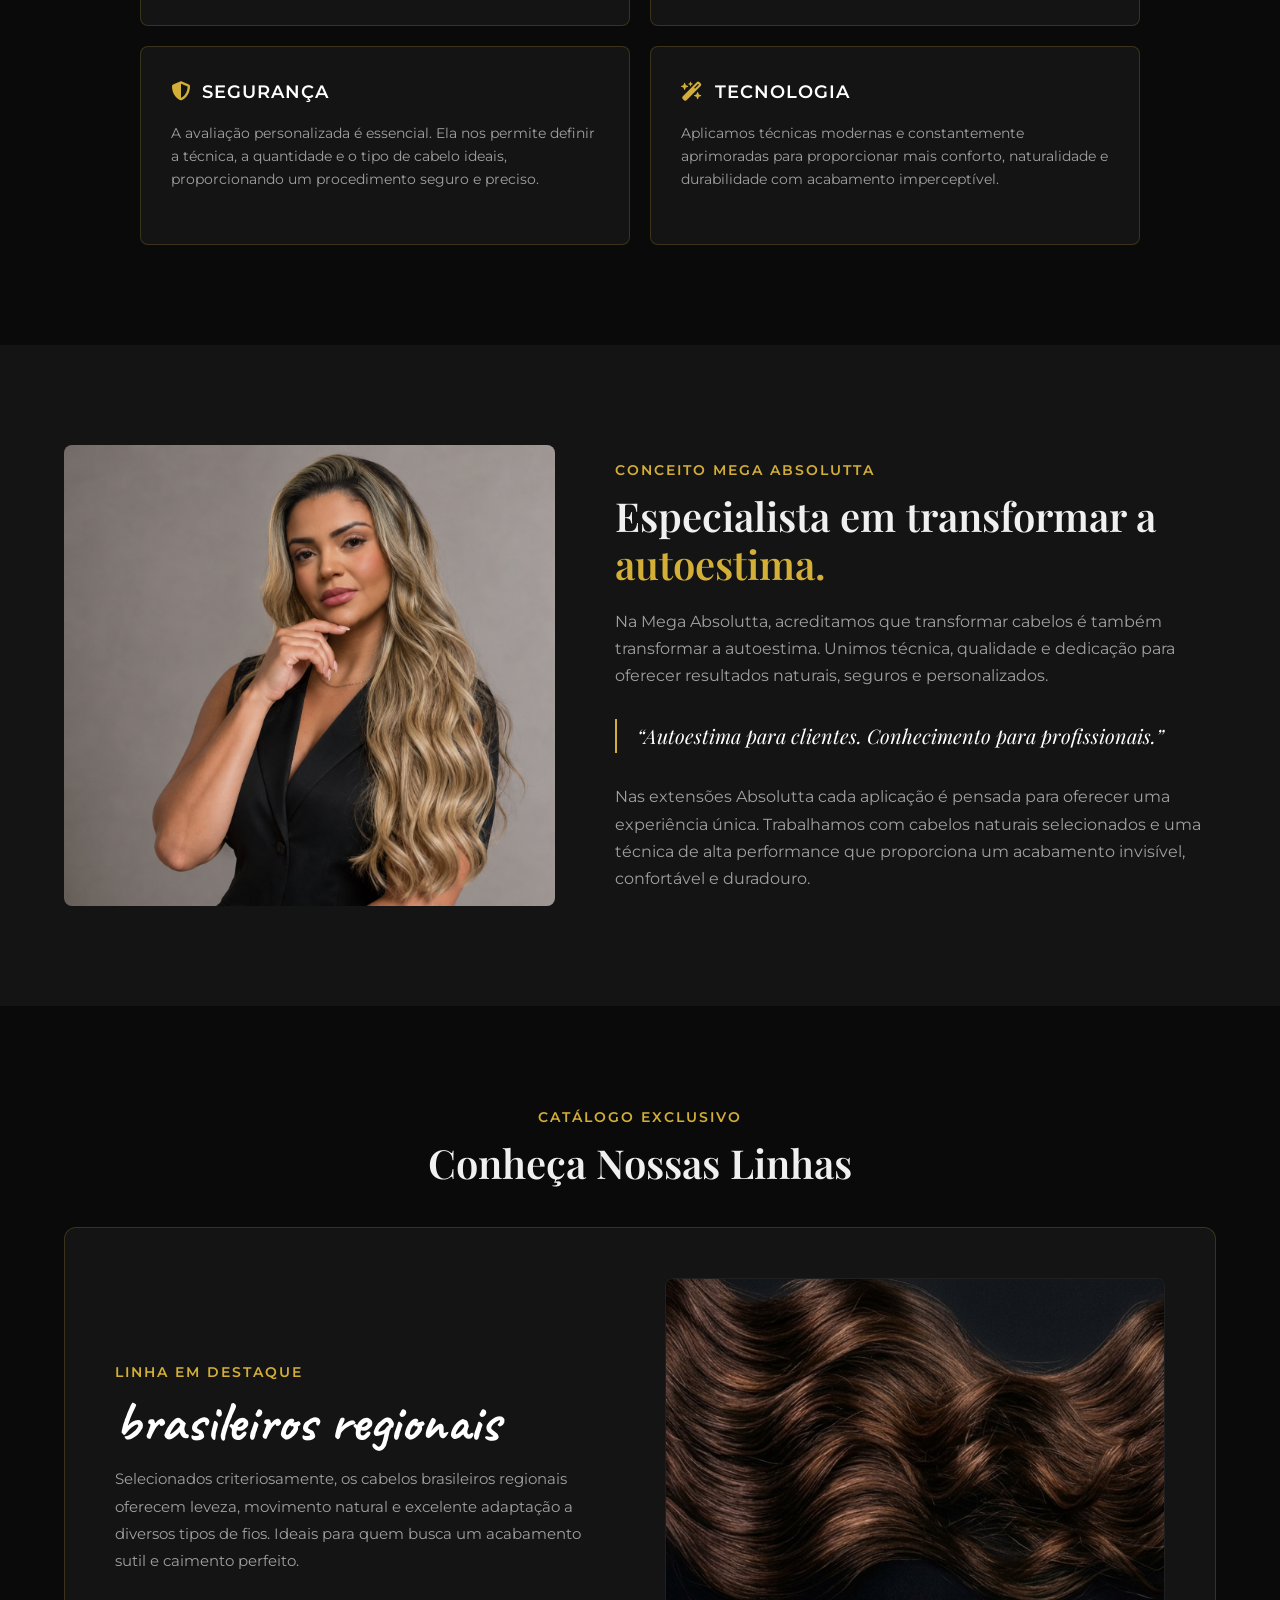
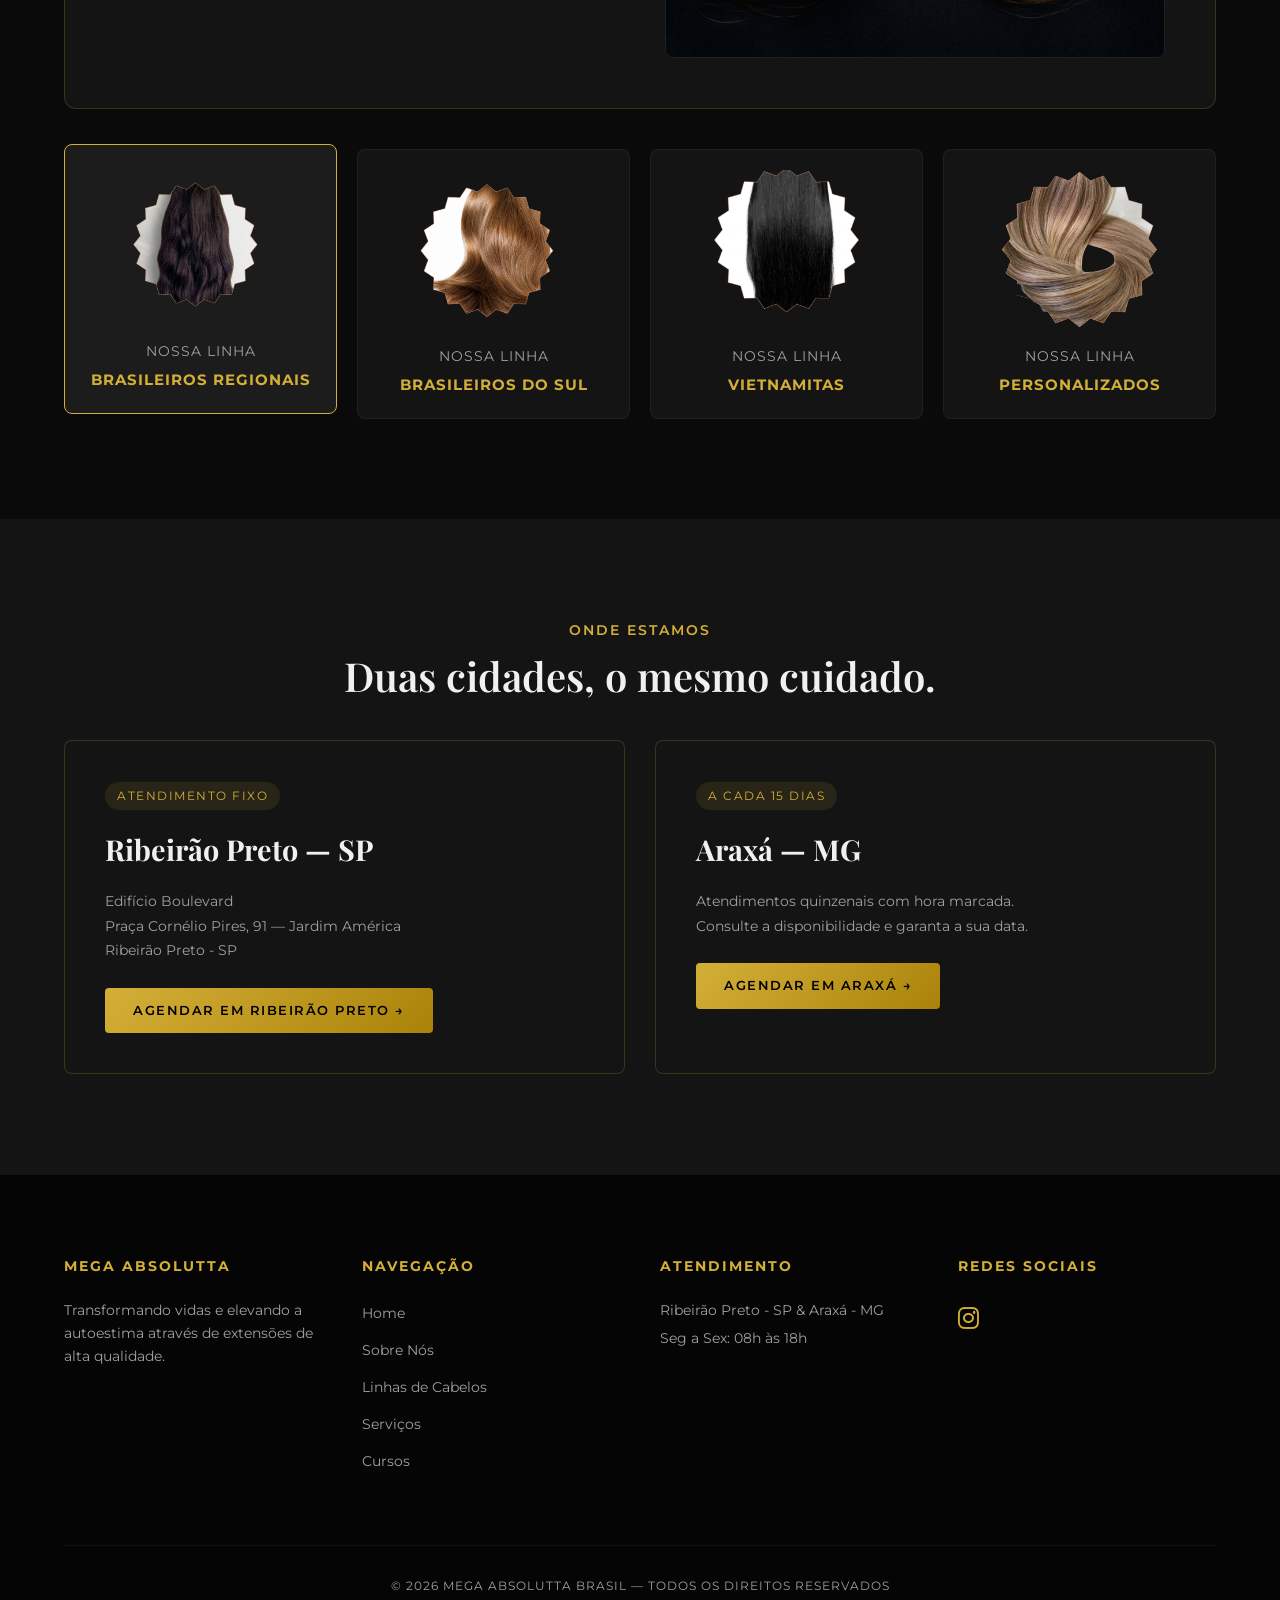
==== commit 9129839b: "versçao teste" ====
--- a/index.html
+++ b/index.html
@@ -9,525 +9,8 @@
   <link rel="preconnect" href="https://fonts.gstatic.com" crossorigin>
   <link href="https://fonts.googleapis.com/css2?family=Caveat:wght@600;700&family=Montserrat:wght@300;400;500;600;700&family=Playfair+Display:ital,wght@0,400;0,600;0,700;1,400&display=swap" rel="stylesheet">
   <link rel="stylesheet" href="https://cdnjs.cloudflare.com/ajax/libs/font-awesome/6.4.0/css/all.min.css">
-
-  <style>
-    /* =========================================================
-       VARIÁVEIS DE DESIGN E PALETA LUXO
-       ========================================================= */
-    :root {
-      --bg-dark: #0a0a0a;
-      --bg-card: #141414;
-      --bg-card-hover: #1c1c1c;
-      --gold-primary: #d4af37;
-      --gold-light: #f3e5ab;
-      --gold-dark: #aa820a;
-      --text-main: #f0f0f0;
-      --text-muted: #a0a0a0;
-      --border-color: rgba(212, 175, 55, 0.2);
-      --font-title: 'Playfair Display', serif;
-      --font-body: 'Montserrat', sans-serif;
-      --font-hand: 'Caveat', cursive;
-      --transition: all 0.4s cubic-bezier(0.16, 1, 0.3, 1);
-    }
-
-    * {
-      margin: 0;
-      padding: 0;
-      box-sizing: border-box;
-      scroll-behavior: smooth;
-    }
-
-    body {
-      background-color: var(--bg-dark);
-      color: var(--text-main);
-      font-family: var(--font-body);
-      line-height: 1.7;
-      overflow-x: hidden;
-    }
-
-    a { color: inherit; text-decoration: none; }
-    ul { list-style: none; }
-    img { max-width: 100%; height: auto; display: block; }
-
-    .container {
-      width: 90%;
-      max-width: 1200px;
-      margin: 0 auto;
-    }
-
-    .section-padding { padding: 100px 0; }
-    .gold-text { color: var(--gold-primary); }
-    .gold-subtitle {
-      color: var(--gold-primary);
-      text-transform: uppercase;
-      letter-spacing: 2px;
-      font-size: 0.85rem;
-      font-weight: 600;
-      display: block;
-      margin-bottom: 10px;
-    }
-
-    .section-title {
-      font-family: var(--font-title);
-      font-size: 2.5rem;
-      font-weight: 600;
-      line-height: 1.2;
-      margin-bottom: 20px;
-    }
-
-    /* =========================================================
-       NAVBAR
-       ========================================================= */
-    .navbar {
-      position: fixed;
-      top: 0;
-      left: 0;
-      width: 100%;
-      z-index: 1000;
-      background: rgba(10, 10, 10, 0.85);
-      backdrop-filter: blur(12px);
-      border-bottom: 1px solid rgba(255, 255, 255, 0.05);
-      transition: var(--transition);
-      padding: 20px 0;
-    }
-
-    .nav-container {
-      display: flex;
-      justify-content: space-between;
-      align-items: center;
-    }
-
-    .logo a {
-      font-family: var(--font-title);
-      font-size: 1.4rem;
-      font-weight: 700;
-      letter-spacing: 3px;
-      color: #fff;
-    }
-
-    .nav-menu { display: flex; gap: 30px; }
-    .nav-link {
-      font-size: 0.8rem;
-      text-transform: uppercase;
-      letter-spacing: 2px;
-      color: var(--text-muted);
-      transition: var(--transition);
-    }
-    .nav-link:hover, .nav-link.active { color: var(--gold-primary); }
-
-    .btn-gold {
-      background: linear-gradient(135deg, var(--gold-primary), var(--gold-dark));
-      color: #000;
-      padding: 12px 28px;
-      border-radius: 4px;
-      font-weight: 600;
-      font-size: 0.8rem;
-      text-transform: uppercase;
-      letter-spacing: 1.5px;
-      transition: var(--transition);
-      display: inline-block;
-      border: none;
-      cursor: pointer;
-    }
-
-    .btn-gold:hover {
-      transform: translateY(-2px);
-      box-shadow: 0 10px 20px rgba(212, 175, 55, 0.25);
-    }
-
-    .btn-outline {
-      border: 1px solid var(--border-color);
-      padding: 12px 28px;
-      border-radius: 4px;
-      font-size: 0.8rem;
-      text-transform: uppercase;
-      letter-spacing: 1.5px;
-      transition: var(--transition);
-      color: #fff;
-    }
-    .btn-outline:hover { border-color: var(--gold-primary); color: var(--gold-primary); }
-
-    /* =========================================================
-       HERO SECTION (CORRIGIDO: IMAGEM FULL-HEIGHT & SANGRADA)
-       ========================================================= */
-    #home.hero {
-      position: relative;
-      width: 100%;
-      height: calc(100vh - 50px);
-      min-height: 600px;
-      display: flex;
-      align-items: center;
-      background-color: var(--bg-dark);
-      overflow: hidden;
-      padding-top: 80px;
-    }
-
-    /* Conteúdo de Texto à Esquerda */
-    .hero-content-wrapper {
-      position: relative;
-      z-index: 5;
-      width: 100%;
-      max-width: 1400px;
-      margin: 0 auto;
-      padding-left: 6vw;
-      pointer-events: none;
-    }
-
-    .hero-text {
-      max-width: 500px;
-      pointer-events: auto;
-    }
-
-    .hero-tag {
-      font-size: 0.85rem;
-      text-transform: uppercase;
-      letter-spacing: 3px;
-      color: var(--gold-primary);
-      margin-bottom: 20px;
-      display: block;
-    }
-
-    .hero-title {
-      font-family: var(--font-title);
-      font-size: 4rem;
-      line-height: 1.05;
-      margin-bottom: 25px;
-      font-weight: 400;
-      color: #ffffff;
-    }
-
-    .hero-title span { font-style: italic; font-weight: 700; }
-    .hero-desc { color: var(--text-muted); font-size: 1rem; line-height: 2; margin-bottom: 50px; }
-    .hero-actions { display: flex; gap: 15px; align-items: center; margin-bottom: 35px; }
-
-    .scroll-indicator {
-      font-size: 0.75rem;
-      text-transform: uppercase;
-      letter-spacing: 2px;
-      color: var(--text-muted);
-      display: flex;
-      align-items: center;
-      gap: 10px;
-    }
-    .scroll-indicator::after {
-      content: '';
-      width: 30px;
-      height: 1px;
-      background-color: var(--border-color);
-    }
-
-    /* Imagem de Fundo Sangrada na Direita */
-.hero-bg-image {
-  position: absolute;
-  top: 0;
-  right: 0;
-  width: 100vw; /* Ajuste a largura da área da foto conforme preferir */
-  height: 100%;
-  z-index: 1;
-  display: flex;
-  justify-content: flex-end; /* Encosta a imagem na direita */
-}
-
-.hero-bg-image img {
-  width: 70%;
-  height: 100%;
-  max-width: none;
-  object-fit: contain; /* Mostra a foto inteira na vertical sem cortes */
-  object-position: center top;
-
-  /* APLICANDO A TRANSPARÊNCIA DIRETO NA IMAGEM: */
-  -webkit-mask-image: linear-gradient(to right, transparent 0%, rgba(0, 0, 0, 0.5) 55%, #000 80%);
-  mask-image: linear-gradient(to left, transparent 31%, rgba(0, 0, 0, 0.5) 36%, #000 45%);
-}
-
-    /* =========================================================
-       TICKER
-       ========================================================= */
-    .ticker-bar {
-      background: var(--bg-card);
-      border-top: 1px solid var(--border-color);
-      border-bottom: 1px solid var(--border-color);
-      padding: 16px 0;
-      overflow: hidden;
-      white-space: nowrap;
-      width: 100%;
-    }
-
-    .ticker-track {
-      display: flex;
-      gap: 30px;
-      width: max-content;
-      animation: ticker-scroll 22s linear infinite;
-    }
-
-    .ticker-item {
-      font-size: 0.85rem;
-      text-transform: uppercase;
-      letter-spacing: 2px;
-      color: var(--text-main);
-      display: flex;
-      align-items: center;
-      gap: 15px;
-    }
-    .ticker-item span { color: var(--gold-primary); }
-
-    @keyframes ticker-scroll {
-      0% { transform: translateX(0); }
-      100% { transform: translateX(-50%); }
-    }
-
-    /* =========================================================
-       NÚMEROS
-       ========================================================= */
-    .stats-section {
-      padding: 60px 0;
-      background: rgba(255, 255, 255, 0.01);
-      border-bottom: 1px solid rgba(255, 255, 255, 0.05);
-    }
-
-    .stats-grid {
-      display: grid;
-      grid-template-columns: repeat(4, 1fr);
-      gap: 30px;
-      text-align: center;
-    }
-
-    .stat-number {
-      font-family: var(--font-title);
-      font-size: 3rem;
-      color: var(--gold-primary);
-      font-weight: 700;
-    }
-
-    .stat-label {
-      font-size: 0.8rem;
-      text-transform: uppercase;
-      letter-spacing: 1.5px;
-      color: var(--text-muted);
-    }
-
-    /* =========================================================
-       PILARES
-       ========================================================= */
-    .pilar-badges {
-      display: grid !important;
-      grid-template-columns: repeat(2, 1fr) !important;
-      grid-auto-rows: 1fr !important;
-      gap: 20px !important;
-      max-width: 1000px !important;
-      margin: 40px auto 0 auto !important;
-      clear: both;
-    }
-
-    .pilar-badges .badge {
-      background: var(--bg-card);
-      border: 1px solid var(--border-color);
-      border-radius: 8px;
-      padding: 30px;
-      display: flex;
-      flex-direction: column;
-      justify-content: flex-start;
-      height: 100%;
-      text-align: left;
-      transition: var(--transition);
-    }
-
-    .pilar-badges .badge:hover {
-      border-color: var(--gold-primary);
-      background: var(--bg-card-hover);
-      transform: translateY(-4px);
-    }
-
-    .badge-header { display: flex; align-items: center; gap: 12px; margin-bottom: 15px; }
-    .badge-header i { color: var(--gold-primary); font-size: 1.2rem; }
-    .badge-title { color: #ffffff; font-size: 1.1rem; font-weight: 600; text-transform: uppercase; letter-spacing: 1px; }
-    .badge-text { color: var(--text-muted); font-size: 0.9rem; line-height: 1.6; }
-
-    /* =========================================================
-       CONCEITO
-       ========================================================= */
-    .conceito-grid {
-      display: grid;
-      grid-template-columns: 0.9fr 1.1fr;
-      gap: 60px;
-      align-items: center;
-    }
-
-    .quote-box {
-      border-left: 2px solid var(--gold-primary);
-      padding-left: 20px;
-      margin: 30px 0;
-      font-family: var(--font-title);
-      font-size: 1.25rem;
-      font-style: italic;
-      color: #fff;
-    }
-
-    /* =========================================================
-       LINHAS
-       ========================================================= */
-    .detalhe-modelo {
-      background: var(--bg-card);
-      border: 1px solid var(--border-color);
-      border-radius: 12px;
-      padding: 50px;
-      margin-bottom: 40px;
-      transition: var(--transition);
-    }
-
-    .container-detalhe {
-      display: grid;
-      grid-template-columns: 1fr 1fr;
-      gap: 50px;
-      align-items: center;
-    }
-
-    .titulo-modelo {
-      font-family: var(--font-hand);
-      font-size: 3.5rem;
-      color: #fff;
-      margin-bottom: 15px;
-      line-height: 1;
-    }
-
-    .descricao-linha { color: var(--text-muted); font-size: 0.95rem; line-height: 1.8; }
-    .detalhe-imagem img {
-      width: 100%;
-      height: 380px;
-      object-fit: cover;
-      border-radius: 8px;
-      border: 1px solid rgba(255,255,255,0.05);
-      transition: opacity 0.3s ease;
-    }
-
-    .grid-4-linhas { display: grid; grid-template-columns: repeat(4, 1fr); gap: 20px; }
-    .card-modelo {
-      background: var(--bg-card);
-      border: 1px solid rgba(255, 255, 255, 0.05);
-      border-radius: 8px;
-      padding: 20px;
-      text-align: center;
-      cursor: pointer;
-      transition: var(--transition);
-    }
-    .card-modelo:hover, .card-modelo.active {
-      border-color: var(--gold-primary);
-      transform: translateY(-5px);
-      background: var(--bg-card-hover);
-    }
-    .card-modelo img {
-      width: 100%;
-      height: 160px;
-      object-fit: cover;
-      border-radius: 6px;
-      margin-bottom: 15px;
-    }
-    .card-modelo h3 {
-      font-size: 0.85rem;
-      font-weight: 400;
-      color: var(--text-muted);
-      text-transform: uppercase;
-      letter-spacing: 1px;
-    }
-    .card-modelo h3 strong { display: block; color: var(--gold-primary); font-size: 0.95rem; margin-top: 4px; }
-
-    /* =========================================================
-       UNIDADES
-       ========================================================= */
-    .unidades-grid { display: grid; grid-template-columns: 1fr 1fr; gap: 30px; margin-top: 40px; }
-    .unidade-card {
-      background: var(--bg-card);
-      border: 1px solid var(--border-color);
-      border-radius: 8px;
-      padding: 40px;
-      transition: var(--transition);
-    }
-    .unidade-card:hover { border-color: var(--gold-primary); background: var(--bg-card-hover); }
-    .unidade-badge {
-      display: inline-block;
-      font-size: 0.75rem;
-      text-transform: uppercase;
-      letter-spacing: 1.5px;
-      color: var(--gold-primary);
-      background: rgba(212, 175, 55, 0.1);
-      padding: 4px 12px;
-      border-radius: 20px;
-      margin-bottom: 15px;
-    }
-    .unidade-card h3 { font-family: var(--font-title); font-size: 1.8rem; margin-bottom: 15px; }
-    .unidade-card p { color: var(--text-muted); font-size: 0.9rem; margin-bottom: 25px; }
-
-    /* =========================================================
-       RODAPÉ
-       ========================================================= */
-    .footer {
-      background: #050505;
-      border-top: 1px solid rgba(255, 255, 255, 0.05);
-      padding: 80px 0 30px 0;
-    }
-    .footer-grid { display: grid; grid-template-columns: repeat(4, 1fr); gap: 40px; margin-bottom: 60px; }
-    .footer-col h4 { font-size: 0.85rem; text-transform: uppercase; letter-spacing: 2px; margin-bottom: 20px; }
-    .footer-col ul li { margin-bottom: 10px; }
-    .footer-col ul li a { color: var(--text-muted); font-size: 0.85rem; transition: var(--transition); }
-    .footer-col ul li a:hover { color: var(--gold-primary); }
-
-    .copyright {
-      border-top: 1px solid rgba(255, 255, 255, 0.05);
-      padding-top: 30px;
-      text-align: center;
-      font-size: 0.75rem;
-      color: var(--text-muted);
-      letter-spacing: 1px;
-    }
-
-    .whatsapp-btn {
-      position: fixed;
-      bottom: 30px;
-      right: 30px;
-      width: 60px;
-      height: 60px;
-      background-color: #25d366;
-      color: #fff;
-      border-radius: 50%;
-      display: flex;
-      align-items: center;
-      justify-content: center;
-      font-size: 30px;
-      box-shadow: 0 10px 20px rgba(0, 0, 0, 0.4);
-      z-index: 999;
-      transition: var(--transition);
-    }
-    .whatsapp-btn:hover { transform: scale(1.1); }
-
-    /* RESPONSIVIDADE */
-    @media (max-width: 992px) {
-      #home.hero {
-        height: auto;
-        min-height: auto;
-        padding-top: 120px;
-        padding-bottom: 40px;
-      }
-      .hero-content-wrapper { padding-left: 5%; padding-right: 5%; }
-      .hero-text { max-width: 100%; text-align: center; }
-      .hero-actions { justify-content: center; }
-      .scroll-indicator { justify-content: center; }
-
-      .hero-bg-image {
-        position: relative;
-        width: 100%;
-        height: 400px;
-        margin-top: 30px;
-        -webkit-mask-image: none;
-        mask-image: none;
-      }
-
-      .conceito-grid, .container-detalhe, .unidades-grid { grid-template-columns: 1fr; gap: 40px; }
-      .stats-grid { grid-template-columns: repeat(2, 1fr); }
-      .pilar-badges { grid-template-columns: 1fr !important; }
-      .grid-4-linhas { grid-template-columns: repeat(2, 1fr); }
-      .footer-grid { grid-template-columns: repeat(2, 1fr); }
-    }
-  </style>
+  
+  <link rel="stylesheet" href="style.css">
 </head>
 <body>
 
@@ -550,14 +33,12 @@
     </div>
   </header>
 
-  <!-- HERO SECTION (ESTRUTURA LIMPA SEM DIVS CONFLITANTES) -->
+  <!-- HERO SECTION -->
   <section id="home" class="hero">
-    
-    <!-- Texto na Esquerda -->
     <div class="hero-content-wrapper">
       <div class="hero-text">
-        <span class="hero-tag">Josiane Cristina · <br>Especialista em Mega Hair<br>e Prótese Capilar<br></span>
-        <h1 class="hero-title">Autoestima<br>em cada <span>fio.</span><br></h1>
+        <span class="hero-tag">Josiane Cristina · <br>Especialista em Mega Hair<br>e Prótese Capilar</span>
+        <h1 class="hero-title">Autoestima<br>em cada <span>fio.</span></h1>
         <p class="hero-desc">
           Mais de 10 anos transformando autoestima através da técnica de Mega Hair — para clientes que querem se ver, e para profissionais que querem aprender.
         </p>
@@ -573,14 +54,12 @@
       </div>
     </div>
 
-    <!-- Imagem Sangrada Ocupando a Direita -->
     <div class="hero-bg-image">
       <img src="jc3.jpeg" alt="Josiane Cristina - Mega Hair">
     </div>
-
-  </section>
-
-  <!-- TICKER PASSANDO INFORMAÇÕES -->
+  </section>
+
+  <!-- TICKER -->
   <div class="ticker-bar">
     <div class="ticker-track">
       <div class="ticker-item">+7.000 atendimentos <span>✦</span></div>
@@ -805,7 +284,6 @@
     <i class="fa-brands fa-whatsapp"></i>
   </a>
 
-  <!-- SCRIPT SELETOR LINHAS -->
   <script>
     const dadosModelos = {
       regional: {
--- a/style.css
+++ b/style.css
@@ -0,0 +1,710 @@
+/* =========================================================
+   1. VARIÁVEIS DE DESIGN E PALETA LUXO (DARK & GOLD)
+   ========================================================= */
+:root {
+  --bg-dark: #0a0a0a;
+  --bg-card: #141414;
+  --bg-card-hover: #1c1c1c;
+  --gold-primary: #d4af37;
+  --gold-light: #f3e5ab;
+  --gold-dark: #aa820a;
+  --text-main: #f0f0f0;
+  --text-muted: #a0a0a0;
+  --border-color: rgba(212, 175, 55, 0.2);
+  --font-title: 'Playfair Display', serif;
+  --font-body: 'Montserrat', sans-serif;
+  --font-hand: 'Caveat', cursive;
+  --transition: all 0.4s cubic-bezier(0.16, 1, 0.3, 1);
+}
+
+/* =========================================================
+   2. RESET GERAL
+   ========================================================= */
+* {
+  margin: 0;
+  padding: 0;
+  box-sizing: border-box;
+  scroll-behavior: smooth;
+}
+
+body {
+  background-color: var(--bg-dark);
+  color: var(--text-main);
+  font-family: var(--font-body);
+  line-height: 1.7;
+  overflow-x: hidden;
+}
+
+a {
+  color: inherit;
+  text-decoration: none;
+}
+
+ul {
+  list-style: none;
+}
+
+img {
+  max-width: 100%;
+  height: auto;
+  display: block;
+}
+
+.container {
+  width: 90%;
+  max-width: 1200px;
+  margin: 0 auto;
+}
+
+.section-padding {
+  padding: 100px 0;
+}
+
+.gold-text {
+  color: var(--gold-primary);
+}
+
+.gold-subtitle {
+  color: var(--gold-primary);
+  text-transform: uppercase;
+  letter-spacing: 2px;
+  font-size: 0.85rem;
+  font-weight: 600;
+  display: block;
+  margin-bottom: 10px;
+}
+
+.section-title {
+  font-family: var(--font-title);
+  font-size: 2.5rem;
+  font-weight: 600;
+  line-height: 1.2;
+  margin-bottom: 20px;
+}
+
+/* =========================================================
+   3. NAVEGAÇÃO (HEADER & NAVBAR)
+   ========================================================= */
+.navbar {
+  position: fixed;
+  top: 0;
+  left: 0;
+  width: 100%;
+  z-index: 1000;
+  background: rgba(10, 10, 10, 0.85);
+  backdrop-filter: blur(12px);
+  border-bottom: 1px solid rgba(255, 255, 255, 0.05);
+  transition: var(--transition);
+  padding: 20px 0;
+}
+
+.nav-container {
+  display: flex;
+  justify-content: space-between;
+  align-items: center;
+}
+
+.logo a {
+  font-family: var(--font-title);
+  font-size: 1.4rem;
+  font-weight: 700;
+  letter-spacing: 3px;
+  color: #fff;
+}
+
+.nav-menu {
+  display: flex;
+  gap: 30px;
+}
+
+.nav-link {
+  font-size: 0.8rem;
+  text-transform: uppercase;
+  letter-spacing: 2px;
+  color: var(--text-muted);
+  transition: var(--transition);
+}
+
+.nav-link:hover, .nav-link.active {
+  color: var(--gold-primary);
+}
+
+.btn-gold {
+  background: linear-gradient(135deg, var(--gold-primary), var(--gold-dark));
+  color: #000;
+  padding: 12px 28px;
+  border-radius: 4px;
+  font-weight: 600;
+  font-size: 0.8rem;
+  text-transform: uppercase;
+  letter-spacing: 1.5px;
+  transition: var(--transition);
+  display: inline-block;
+  border: none;
+  cursor: pointer;
+}
+
+.btn-gold:hover {
+  transform: translateY(-2px);
+  box-shadow: 0 10px 20px rgba(212, 175, 55, 0.25);
+}
+
+.btn-outline {
+  border: 1px solid var(--border-color);
+  padding: 12px 28px;
+  border-radius: 4px;
+  font-size: 0.8rem;
+  text-transform: uppercase;
+  letter-spacing: 1.5px;
+  transition: var(--transition);
+  color: #fff;
+}
+
+.btn-outline:hover {
+  border-color: var(--gold-primary);
+  color: var(--gold-primary);
+}
+
+/* =========================================================
+   4. HERO SECTION (DESKTOP)
+   ========================================================= */
+#home.hero {
+  position: relative;
+  width: 100vw;
+  height: calc(100vh - 50px);
+  min-height: 600px;
+  display: flex;
+  align-items: center;
+  background-color: var(--bg-dark);
+  overflow: hidden;
+  padding: 0;
+  margin: 0;
+}
+
+.hero-content-wrapper {
+  position: relative;
+  z-index: 10;
+  width: 100%;
+  max-width: 1400px;
+  margin: 0 auto;
+  padding-left: 6vw;
+  pointer-events: none;
+}
+
+.hero-text {
+  max-width: 500px;
+  pointer-events: auto;
+}
+
+.hero-tag {
+  font-size: 0.85rem;
+  text-transform: uppercase;
+  letter-spacing: 3px;
+  color: var(--gold-primary);
+  margin-bottom: 20px;
+  display: block;
+}
+
+.hero-title {
+  font-family: var(--font-title);
+  font-size: 4rem;
+  line-height: 1.05;
+  margin-bottom: 25px;
+  font-weight: 400;
+  color: #ffffff;
+}
+
+.hero-title span { 
+  font-style: italic; 
+  font-weight: 700; 
+}
+
+.hero-desc { 
+  color: var(--text-muted); 
+  font-size: 1rem; 
+  line-height: 2; 
+  margin-bottom: 50px; 
+}
+
+.hero-actions { 
+  display: flex; 
+  gap: 15px; 
+  align-items: center; 
+  margin-bottom: 35px; 
+}
+
+.hero-bg-image {
+  position: absolute;
+  top: 0;
+  right: 0;
+  width: 62vw;
+  height: 100%;
+  z-index: 1;
+  display: flex;
+  justify-content: flex-end;
+}
+
+.hero-bg-image img {
+  width: 100%;
+  height: 100%;
+  object-fit: cover;
+  object-position: center 20%;
+  border-radius: 0;
+
+  -webkit-mask-image: linear-gradient(to right, transparent 0%, rgba(0, 0, 0, 0.5) 15%, #000 45%);
+  mask-image: linear-gradient(to right, transparent 0%, rgba(0, 0, 0, 0.5) 15%, #000 45%);
+}
+
+/* =========================================================
+   5. TICKER
+   ========================================================= */
+.ticker-bar {
+  background: var(--bg-card);
+  border-top: 1px solid var(--border-color);
+  border-bottom: 1px solid var(--border-color);
+  padding: 16px 0;
+  overflow: hidden;
+  white-space: nowrap;
+  width: 100%;
+}
+
+.ticker-track {
+  display: flex;
+  gap: 30px;
+  width: max-content;
+  animation: ticker-scroll 22s linear infinite;
+}
+
+.ticker-item {
+  font-size: 0.85rem;
+  text-transform: uppercase;
+  letter-spacing: 2px;
+  color: var(--text-main);
+  display: flex;
+  align-items: center;
+  gap: 15px;
+}
+
+.ticker-item span {
+  color: var(--gold-primary);
+}
+
+@keyframes ticker-scroll {
+  0% { transform: translateX(0); }
+  100% { transform: translateX(-50%); }
+}
+
+/* =========================================================
+   6. NÚMEROS
+   ========================================================= */
+.stats-section {
+  padding: 60px 0;
+  background: rgba(255, 255, 255, 0.01);
+  border-bottom: 1px solid rgba(255, 255, 255, 0.05);
+}
+
+.stats-grid {
+  display: grid;
+  grid-template-columns: repeat(4, 1fr);
+  gap: 30px;
+  text-align: center;
+}
+
+.stat-number {
+  font-family: var(--font-title);
+  font-size: 3rem;
+  color: var(--gold-primary);
+  font-weight: 700;
+}
+
+.stat-label {
+  font-size: 0.8rem;
+  text-transform: uppercase;
+  letter-spacing: 1.5px;
+  color: var(--text-muted);
+}
+
+/* =========================================================
+   7. PILARES
+   ========================================================= */
+.pilar-badges {
+  display: grid !important;
+  grid-template-columns: repeat(2, 1fr) !important;
+  grid-auto-rows: 1fr !important;
+  gap: 20px !important;
+  max-width: 1000px !important;
+  margin: 40px auto 0 auto !important;
+  clear: both;
+}
+
+.pilar-badges .badge {
+  background: var(--bg-card);
+  border: 1px solid var(--border-color);
+  border-radius: 8px;
+  padding: 30px;
+  display: flex;
+  flex-direction: column;
+  justify-content: flex-start;
+  height: 100%;
+  text-align: left;
+  transition: var(--transition);
+}
+
+.pilar-badges .badge:hover {
+  border-color: var(--gold-primary);
+  background: var(--bg-card-hover);
+  transform: translateY(-4px);
+}
+
+.badge-header {
+  display: flex;
+  align-items: center;
+  gap: 12px;
+  margin-bottom: 15px;
+}
+
+.badge-header i {
+  color: var(--gold-primary);
+  font-size: 1.2rem;
+}
+
+.badge-title {
+  color: #ffffff;
+  font-size: 1.1rem;
+  font-weight: 600;
+  text-transform: uppercase;
+  letter-spacing: 1px;
+}
+
+.badge-text {
+  color: var(--text-muted);
+  font-size: 0.9rem;
+  line-height: 1.6;
+}
+
+/* =========================================================
+   8. CONCEITO
+   ========================================================= */
+.conceito-grid {
+  display: grid;
+  grid-template-columns: 0.9fr 1.1fr;
+  gap: 60px;
+  align-items: center;
+}
+
+.quote-box {
+  border-left: 2px solid var(--gold-primary);
+  padding-left: 20px;
+  margin: 30px 0;
+  font-family: var(--font-title);
+  font-size: 1.25rem;
+  font-style: italic;
+  color: #fff;
+}
+
+/* =========================================================
+   9. LINHAS
+   ========================================================= */
+.detalhe-modelo {
+  background: var(--bg-card);
+  border: 1px solid var(--border-color);
+  border-radius: 12px;
+  padding: 50px;
+  margin-bottom: 40px;
+  transition: var(--transition);
+}
+
+.container-detalhe {
+  display: grid;
+  grid-template-columns: 1fr 1fr;
+  gap: 50px;
+  align-items: center;
+}
+
+.titulo-modelo {
+  font-family: var(--font-hand);
+  font-size: 3.5rem;
+  color: #fff;
+  margin-bottom: 15px;
+  line-height: 1;
+}
+
+.descricao-linha {
+  color: var(--text-muted);
+  font-size: 0.95rem;
+  line-height: 1.8;
+}
+
+.detalhe-imagem img {
+  width: 100%;
+  height: 380px;
+  object-fit: cover;
+  border-radius: 8px;
+  border: 1px solid rgba(255,255,255,0.05);
+  transition: opacity 0.3s ease;
+}
+
+.grid-4-linhas {
+  display: grid;
+  grid-template-columns: repeat(4, 1fr);
+  gap: 20px;
+}
+
+.card-modelo {
+  background: var(--bg-card);
+  border: 1px solid rgba(255, 255, 255, 0.05);
+  border-radius: 8px;
+  padding: 20px;
+  text-align: center;
+  cursor: pointer;
+  transition: var(--transition);
+}
+
+.card-modelo:hover, .card-modelo.active {
+  border-color: var(--gold-primary);
+  transform: translateY(-5px);
+  background: var(--bg-card-hover);
+}
+
+.card-modelo img {
+  width: 100%;
+  height: 160px;
+  object-fit: cover;
+  border-radius: 6px;
+  margin-bottom: 15px;
+}
+
+.card-modelo h3 {
+  font-size: 0.85rem;
+  font-weight: 400;
+  color: var(--text-muted);
+  text-transform: uppercase;
+  letter-spacing: 1px;
+}
+
+.card-modelo h3 strong {
+  display: block;
+  color: var(--gold-primary);
+  font-size: 0.95rem;
+  margin-top: 4px;
+}
+
+/* =========================================================
+   10. UNIDADES
+   ========================================================= */
+.unidades-grid {
+  display: grid;
+  grid-template-columns: 1fr 1fr;
+  gap: 30px;
+  margin-top: 40px;
+}
+
+.unidade-card {
+  background: var(--bg-card);
+  border: 1px solid var(--border-color);
+  border-radius: 8px;
+  padding: 40px;
+  transition: var(--transition);
+}
+
+.unidade-card:hover {
+  border-color: var(--gold-primary);
+  background: var(--bg-card-hover);
+}
+
+.unidade-badge {
+  display: inline-block;
+  font-size: 0.75rem;
+  text-transform: uppercase;
+  letter-spacing: 1.5px;
+  color: var(--gold-primary);
+  background: rgba(212, 175, 55, 0.1);
+  padding: 4px 12px;
+  border-radius: 20px;
+  margin-bottom: 15px;
+}
+
+.unidade-card h3 {
+  font-family: var(--font-title);
+  font-size: 1.8rem;
+  margin-bottom: 15px;
+}
+
+.unidade-card p {
+  color: var(--text-muted);
+  font-size: 0.9rem;
+  margin-bottom: 25px;
+}
+
+/* =========================================================
+   11. RODAPÉ
+   ========================================================= */
+.footer {
+  background: #050505;
+  border-top: 1px solid rgba(255, 255, 255, 0.05);
+  padding: 80px 0 30px 0;
+}
+
+.footer-grid {
+  display: grid;
+  grid-template-columns: repeat(4, 1fr);
+  gap: 40px;
+  margin-bottom: 60px;
+}
+
+.footer-col h4 {
+  font-size: 0.85rem;
+  text-transform: uppercase;
+  letter-spacing: 2px;
+  margin-bottom: 20px;
+}
+
+.footer-col ul li {
+  margin-bottom: 10px;
+}
+
+.footer-col ul li a {
+  color: var(--text-muted);
+  font-size: 0.85rem;
+  transition: var(--transition);
+}
+
+.footer-col ul li a:hover {
+  color: var(--gold-primary);
+}
+
+.copyright {
+  border-top: 1px solid rgba(255, 255, 255, 0.05);
+  padding-top: 30px;
+  text-align: center;
+  font-size: 0.75rem;
+  color: var(--text-muted);
+  letter-spacing: 1px;
+}
+
+.whatsapp-btn {
+  position: fixed;
+  bottom: 30px;
+  right: 30px;
+  width: 60px;
+  height: 60px;
+  background-color: #25d366;
+  color: #fff;
+  border-radius: 50%;
+  display: flex;
+  align-items: center;
+  justify-content: center;
+  font-size: 30px;
+  box-shadow: 0 10px 20px rgba(0, 0, 0, 0.4);
+  z-index: 999;
+  transition: var(--transition);
+}
+
+.whatsapp-btn:hover {
+  transform: scale(1.1);
+}
+
+/* =========================================================
+   12. RESPONSIVIDADE (MOBILE & TABLET)
+   ========================================================= */
+@media (max-width: 992px) {
+  .nav-menu {
+    display: none;
+  }
+
+  .nav-container {
+    padding: 0 10px;
+  }
+
+  .logo a {
+    font-size: 1.1rem;
+    letter-spacing: 1px;
+  }
+
+  .navbar .btn-gold {
+    padding: 8px 16px;
+    font-size: 0.7rem;
+  }
+
+  #home.hero {
+    height: auto;
+    min-height: auto;
+    flex-direction: column;
+    padding-top: 120px;
+    padding-bottom: 40px;
+  }
+
+  .hero-content-wrapper {
+    width: 100%;
+    padding-left: 5%;
+    padding-right: 5%;
+    padding-top: 0;
+    text-align: center;
+  }
+
+  .hero-text {
+    max-width: 100%;
+    margin: 0 auto;
+  }
+
+  .hero-title {
+    font-size: 2.5rem;
+    line-height: 1.1;
+  }
+
+  .hero-desc {
+    font-size: 0.9rem;
+    margin-bottom: 30px;
+  }
+
+  .hero-actions {
+    justify-content: center;
+    flex-direction: column;
+    gap: 12px;
+  }
+
+  .hero-actions a {
+    width: 100%;
+    text-align: center;
+  }
+
+  .hero-bg-image {
+    position: relative;
+    top: auto;
+    right: auto;
+    left: auto;
+    bottom: auto;
+    width: 100%;
+    height: 380px;
+    margin-top: 30px;
+  }
+
+  .hero-bg-image img {
+    width: 100%;
+    height: 100%;
+    object-fit: cover;
+    object-position: center 20%;
+    
+    -webkit-mask-image: linear-gradient(to bottom, transparent 0%, #000 10%, #000 90%, transparent 100%);
+    mask-image: linear-gradient(to bottom, transparent 0%, #000 10%, #000 90%, transparent 100%);
+  }
+
+  .stats-grid {
+    grid-template-columns: repeat(2, 1fr);
+    gap: 20px;
+  }
+
+  .pilar-badges {
+    grid-template-columns: 1fr !important;
+  }
+
+  .conceito-grid, .container-detalhe, .unidades-grid, .footer-grid {
+    grid-template-columns: 1fr;
+    gap: 30px;
+  }
+
+  .grid-4-linhas {
+    grid-template-columns: repeat(2, 1fr);
+    gap: 10px;
+  }
+}
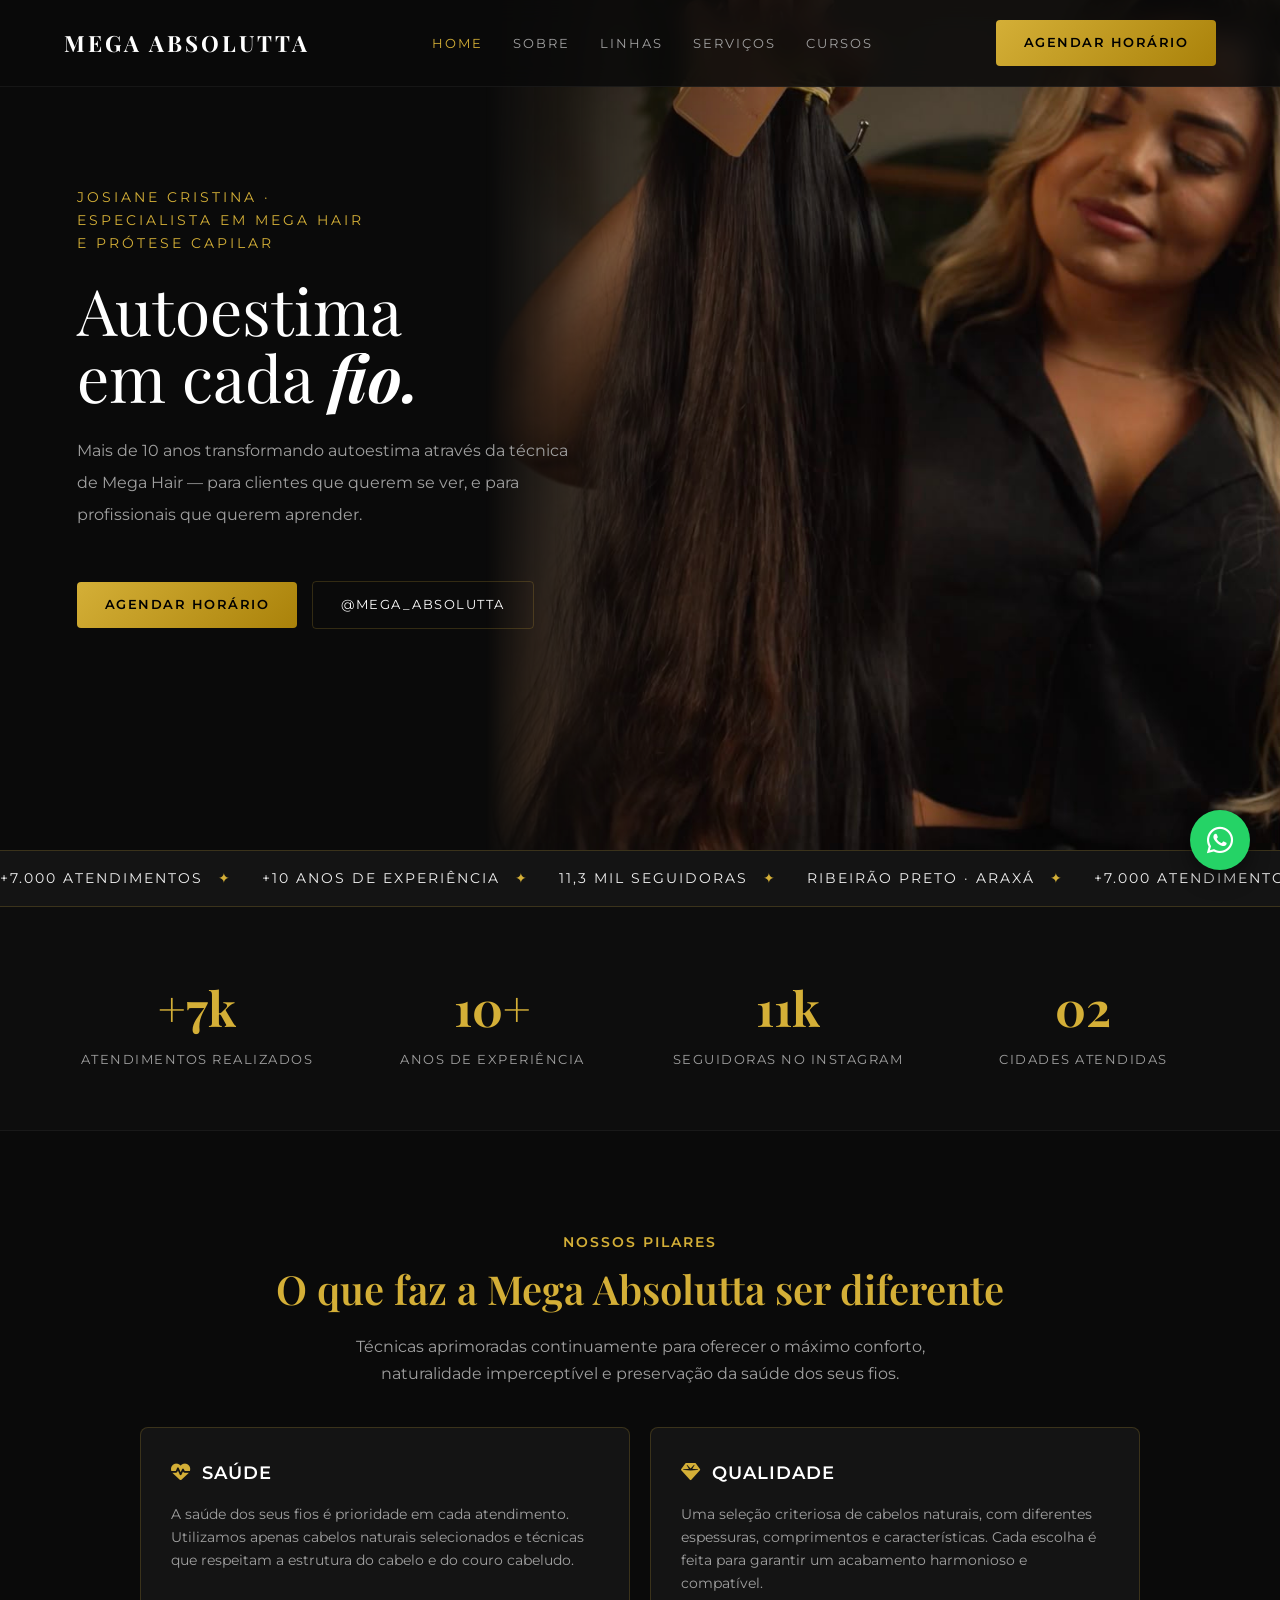
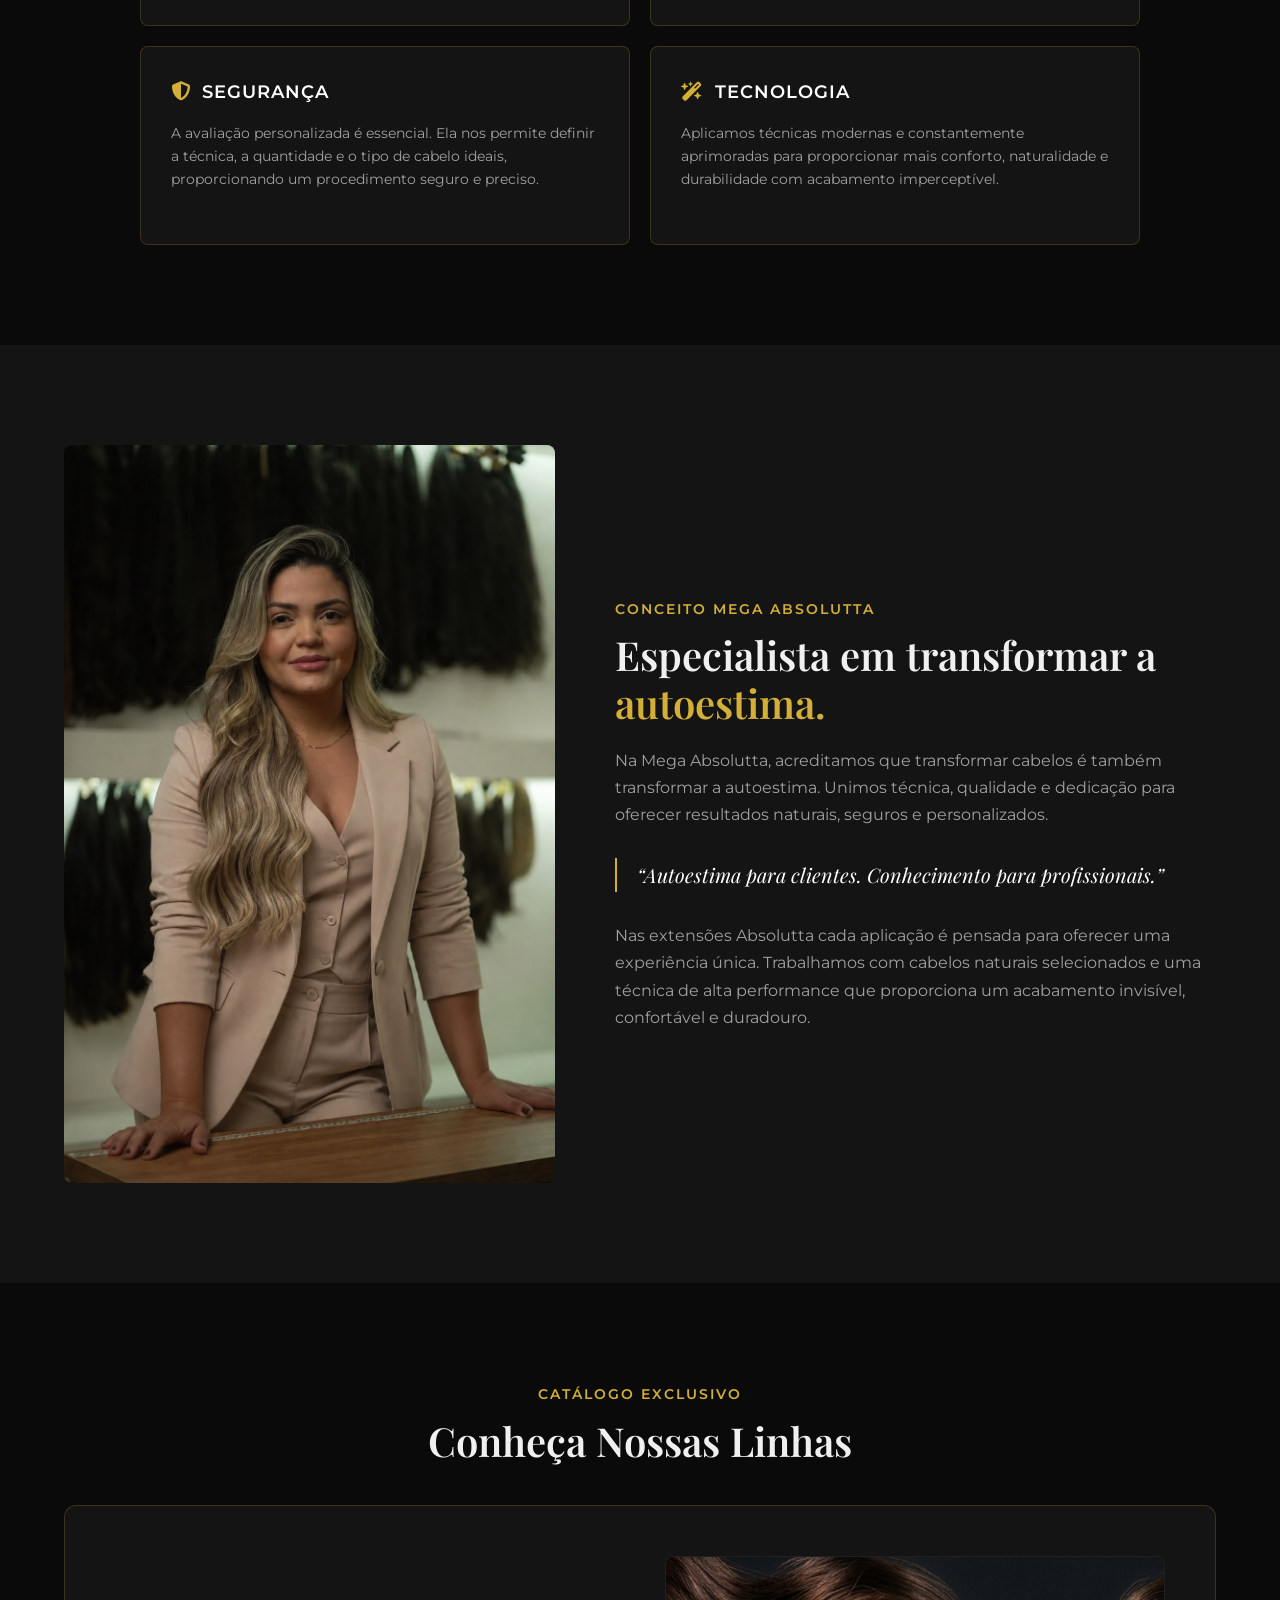
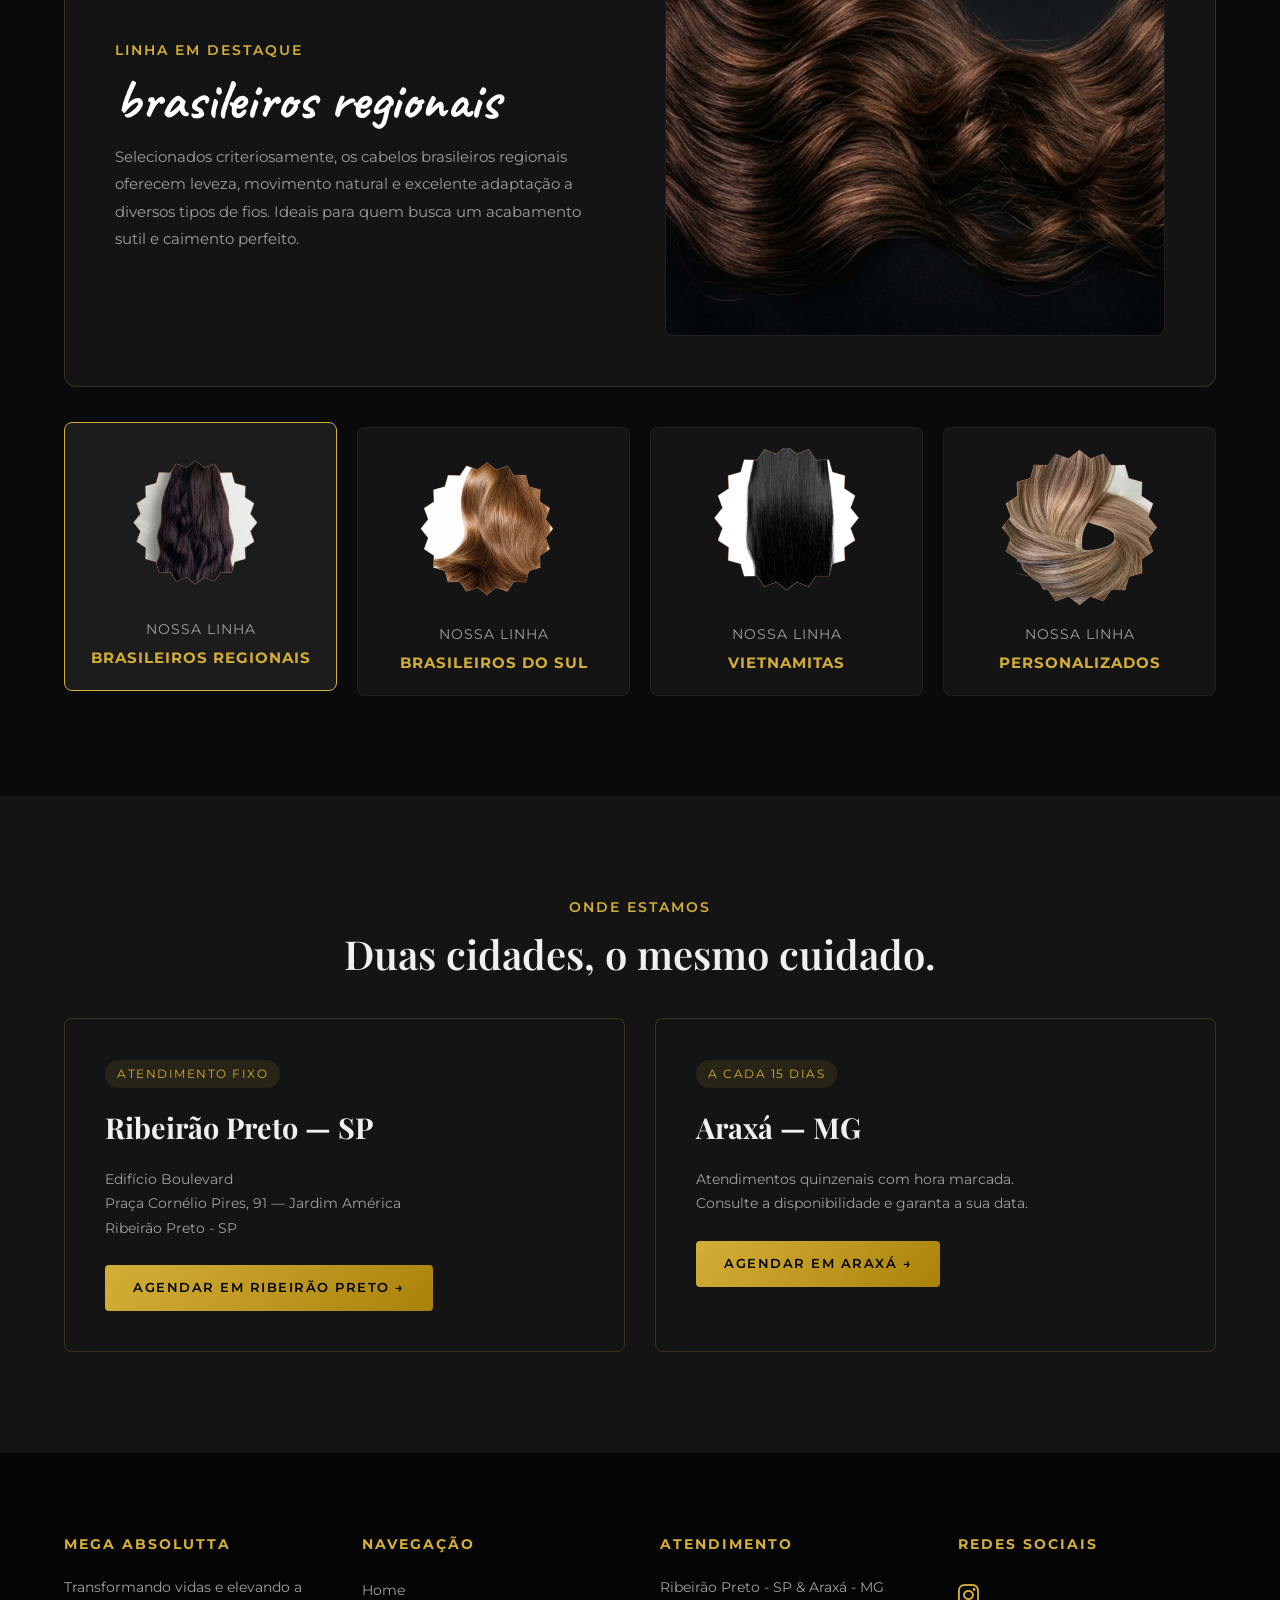
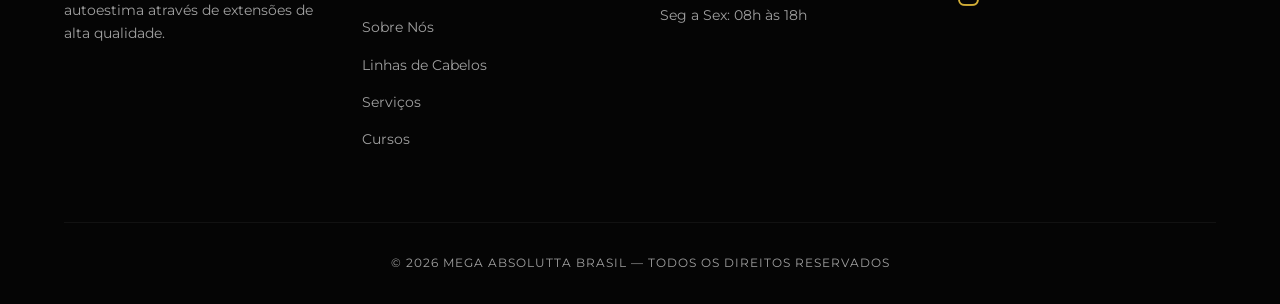
==== commit f5a2a716: "Adição de fotos de antes de depois. Mudança dos textos dos cards da tela de serviços." ====
--- a/index.html
+++ b/index.html
@@ -147,7 +147,7 @@
     <div class="container">
       <div class="conceito-grid">
         <div>
-          <img src="jc1.png" alt="Sobre a Mega Absolutta" style="border-radius: 8px;">
+          <img src="jc2.jpeg" alt="Sobre a Mega Absolutta" style="border-radius: 8px;">
         </div>
         <div>
           <span class="gold-subtitle">Conceito Mega Absolutta</span>
--- a/style.css
+++ b/style.css
@@ -707,4 +707,112 @@
     grid-template-columns: repeat(2, 1fr);
     gap: 10px;
   }
+}
+/* =========================================================
+   ESTILOS UNIFICADOS E ALINHAMENTO DOS CARDS DE SERVIÇO
+   ========================================================= */
+
+/* Container que organiza o conteúdo do card */
+/* 1. Alinha os títulos no topo e fixa uma altura padrão para todos */
+.service-title {
+  font-family: var(--font-title, 'Playfair Display', serif);
+  font-size: 1.5rem;
+  line-height: 1.25;
+  color: var(--gold-primary, #d4af37);
+  
+  /* PULO DO GATO PARA ALINHAMENTO: */
+  min-height: 3.6rem; /* Reserva o espaço exato de 2 linhas para todos os cards */
+  display: flex;
+  align-items: flex-start; /* Força o texto a começar na mesma linha do topo */
+  margin-bottom: 15px;
+}
+
+/* 2. Garante que o container de texto distribua os elementos na vertical */
+.service-content {
+  display: flex;
+  flex-direction: column;
+  height: 100%;
+  padding: 25px;
+}
+
+.service-content > div {
+  display: flex;
+  flex-direction: column;
+  flex-grow: 1;
+}
+
+/* 3. Empurra os botões amarelos para a base, alinhando o rodapé */
+.btn-card-gold {
+  margin-top: auto;
+}
+
+/* =========================================================
+   TICKER DE FOTOS ANTES & DEPOIS (CARROSSEL INFINITO)
+   ========================================================= */
+.ticker-galeria-section {
+  padding: 60px 0;
+  background-color: var(--bg-card);
+  border-top: 1px solid var(--border-color);
+  border-bottom: 1px solid var(--border-color);
+  margin-top: 40px;
+  overflow: hidden;
+}
+
+.ticker-fotos-bar {
+  width: 100%;
+  overflow: hidden;
+  white-space: nowrap;
+  position: relative;
+}
+
+.ticker-fotos-track {
+  display: flex !important;
+  flex-direction: row !important;
+  gap: 20px !important;
+  width: max-content !important;
+  animation: ticker-fotos-scroll 25s linear infinite !important;
+}
+
+.ticker-fotos-bar:hover .ticker-fotos-track {
+  animation-play-state: paused !important;
+}
+
+.ticker-foto-item {
+  width: 280px !important;
+  height: 320px !important;
+  flex-shrink: 0 !important;
+  border-radius: 8px !important;
+  overflow: hidden !important;
+  border: 1px solid var(--border-color) !important;
+  background-color: var(--bg-dark) !important;
+}
+
+.ticker-foto-item img {
+  width: 100% !important;
+  height: 100% !important;
+  object-fit: cover !important;
+  display: block !important;
+  transition: transform 0.4s ease;
+}
+
+.ticker-foto-item:hover img {
+  transform: scale(1.05);
+}
+
+/* Animação do carrossel contínuo */
+@keyframes ticker-fotos-scroll {
+  0% {
+    transform: translateX(0);
+  }
+  100% {
+    transform: translateX(-50%);
+  }
+}
+
+/* Ajustes para Celular */
+@media (max-width: 768px) {
+  .ticker-foto-item {
+    width: 220px !important;
+    height: 260px !important;
+  }
 }
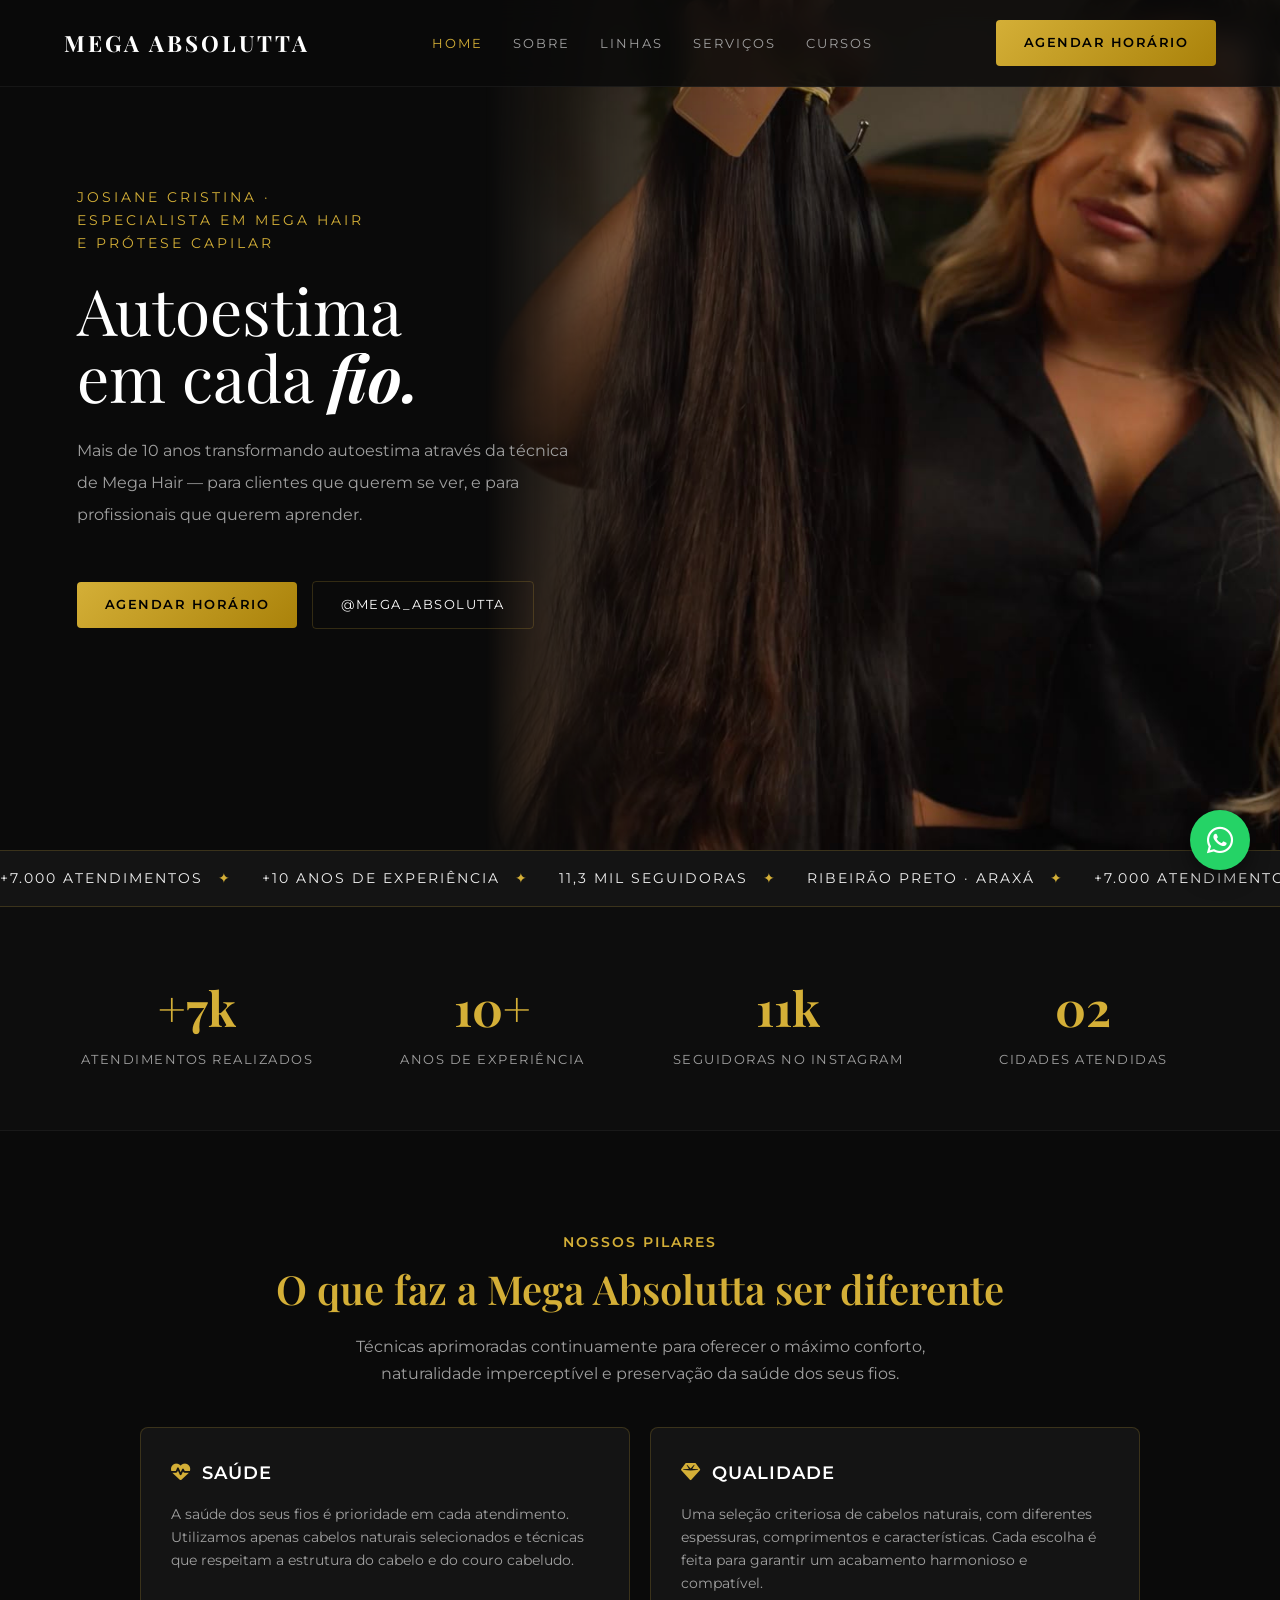
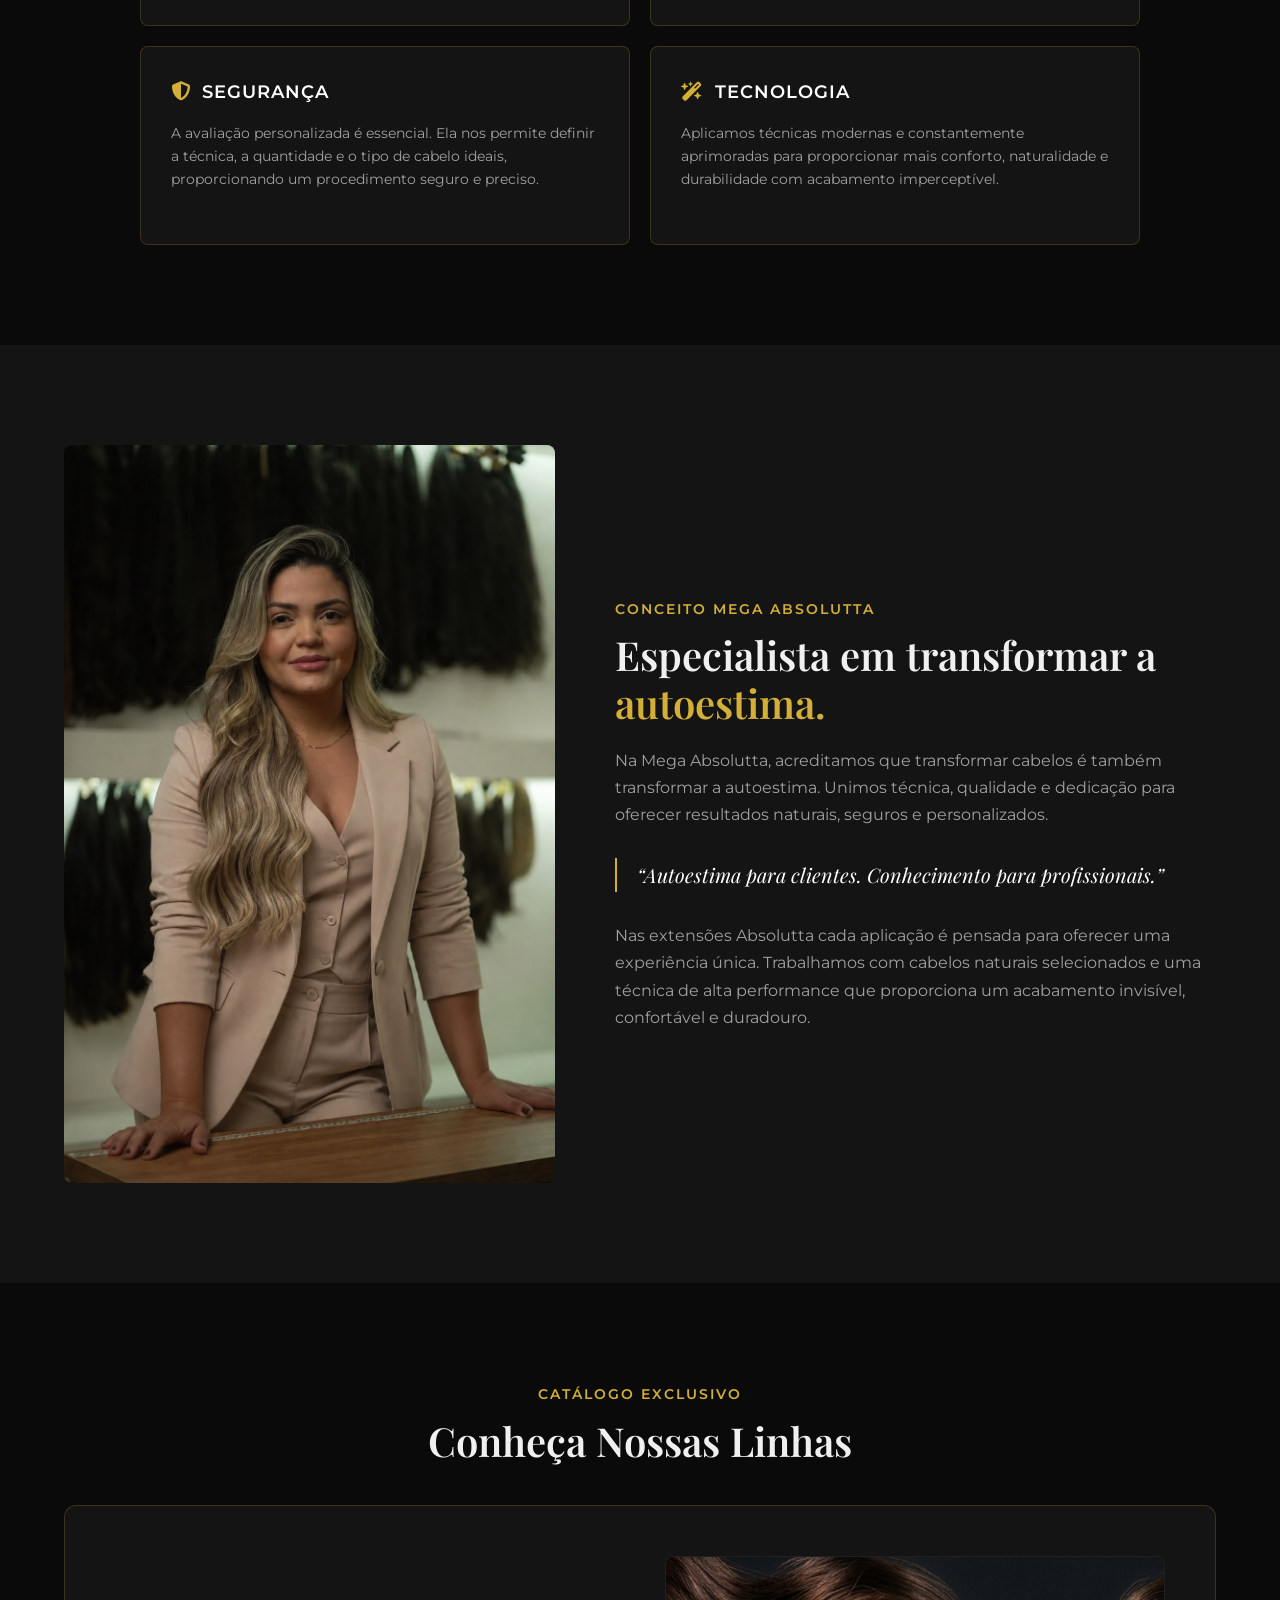
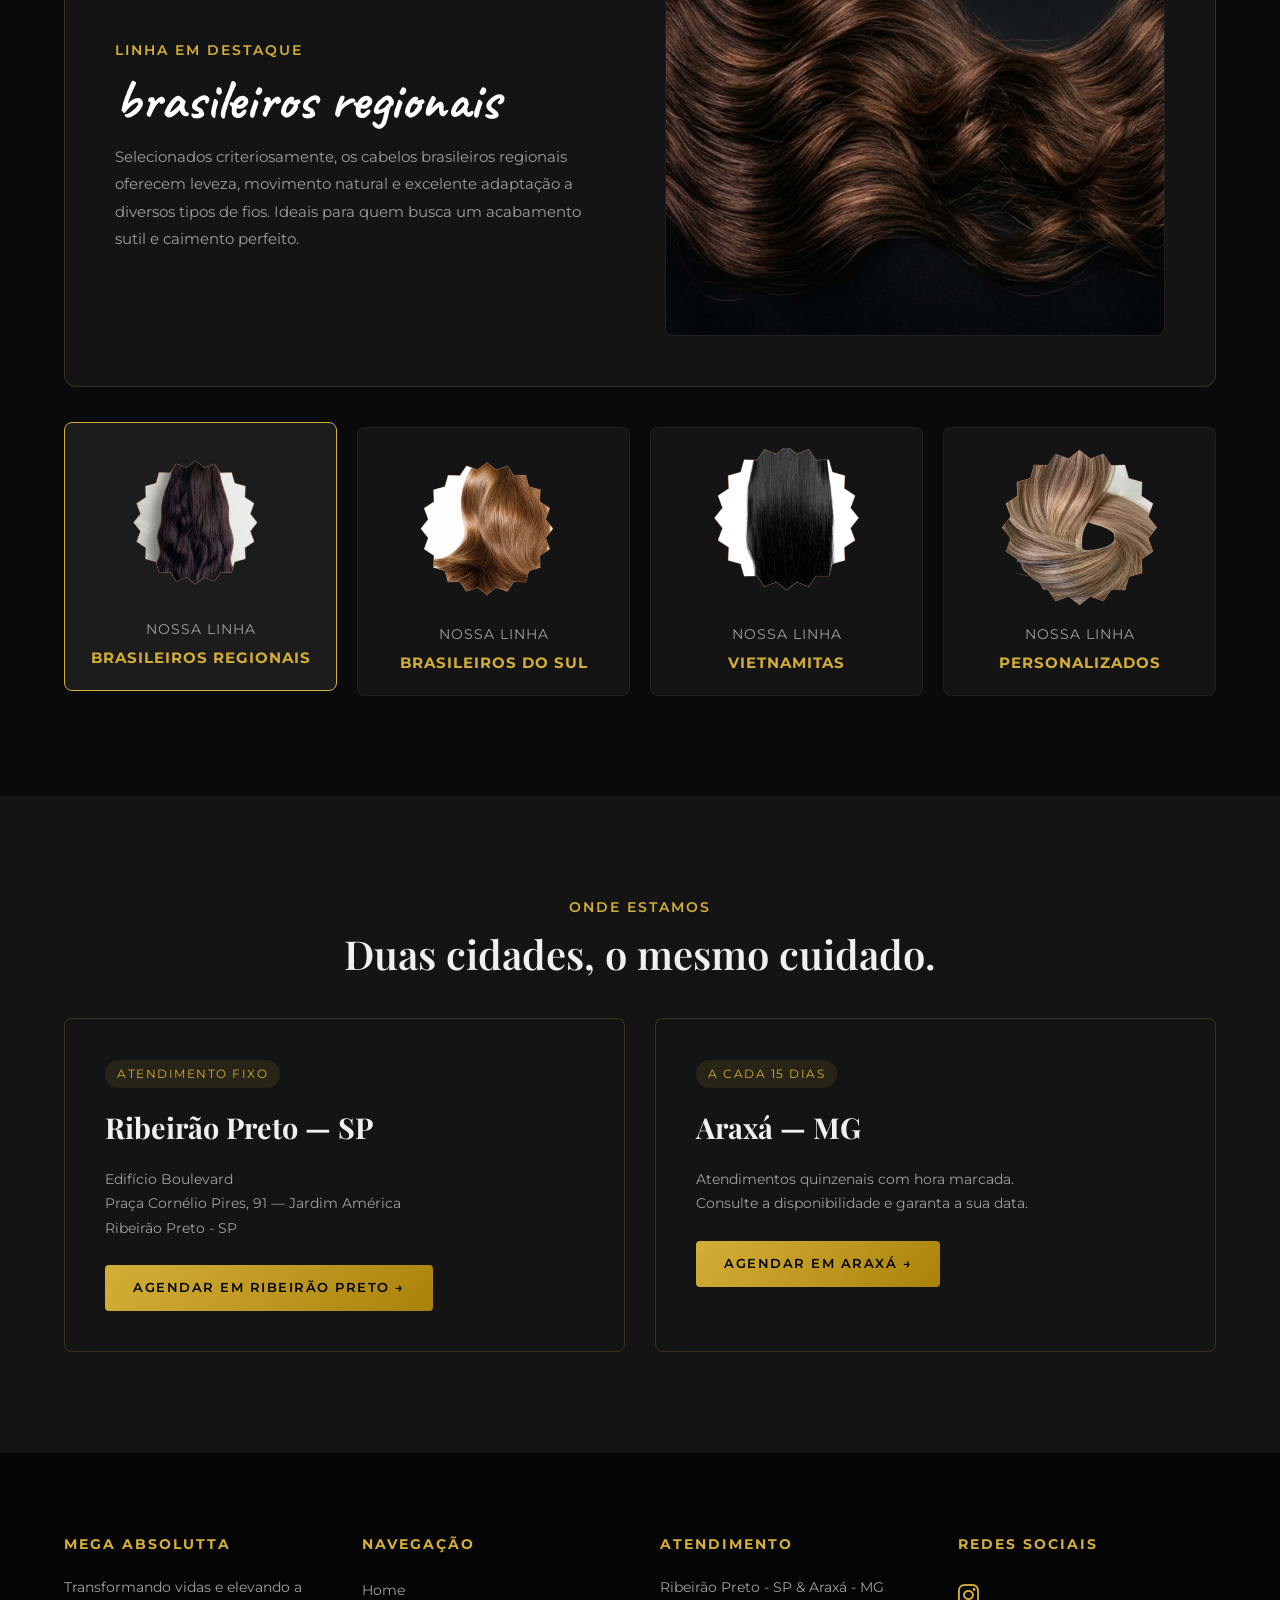
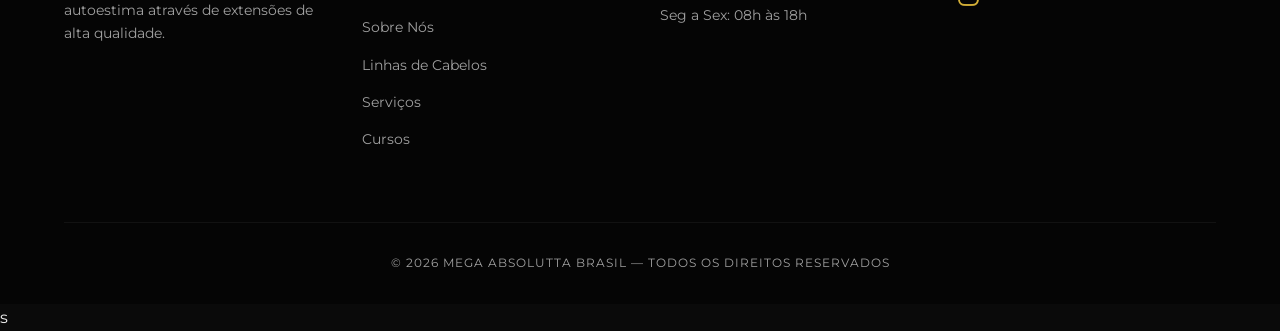
==== commit df098de2: "correção do numero de telefone do whats do link principal" ====
--- a/index.html
+++ b/index.html
@@ -11,6 +11,50 @@
   <link rel="stylesheet" href="https://cdnjs.cloudflare.com/ajax/libs/font-awesome/6.4.0/css/all.min.css">
   
   <link rel="stylesheet" href="style.css">
+
+  <!-- AJUSTES DO MENU MOBILE PARA O INDEX -->
+  <style>
+    .mobile-menu-btn {
+      display: none;
+      background: none;
+      border: none;
+      color: var(--gold-primary);
+      font-size: 1.5rem;
+      cursor: pointer;
+    }
+
+    @media (max-width: 992px) {
+      .mobile-menu-btn { display: block; }
+
+      .nav-menu {
+        position: absolute;
+        top: 100%;
+        left: 0;
+        width: 100%;
+        background-color: rgba(10, 10, 10, 0.98);
+        border-bottom: 1px solid var(--border-color);
+        flex-direction: column;
+        padding: 20px 0;
+        gap: 15px;
+        text-align: center;
+        display: none;
+      }
+
+      .nav-menu.active {
+        display: flex;
+      }
+
+      .logo a {
+        font-size: 1.1rem;
+        letter-spacing: 1px;
+      }
+
+      .navbar .btn-gold {
+        padding: 8px 16px;
+        font-size: 0.7rem;
+      }
+    }
+  </style>
 </head>
 <body>
 
@@ -21,15 +65,23 @@
         <a href="#home">MEGA ABSOLUTTA</a>
       </div>
       <nav>
-        <ul class="nav-menu">
-          <li><a href="#home" class="nav-link active">HOME</a></li>
-          <li><a href="#sobre" class="nav-link">SOBRE</a></li>
-          <li><a href="#linhas" class="nav-link">LINHAS</a></li>
+        <ul class="nav-menu" id="navMenu">
+          <li><a href="#home" class="nav-link active" onclick="closeMenu()">HOME</a></li>
+          <li><a href="#sobre" class="nav-link" onclick="closeMenu()">SOBRE</a></li>
+          <li><a href="#linhas" class="nav-link" onclick="closeMenu()">LINHAS</a></li>
           <li><a href="servico.html" class="nav-link">SERVIÇOS</a></li>
           <li><a href="cursos.html" class="nav-link">CURSOS</a></li>
         </ul>
       </nav>
-      <a href="https://api.whatsapp.com/send?phone=5516996207228&text=Ol%C3%A1!%20Gostaria%20de%20mais%20informa%C3%A7%C3%B5es%20e%20agendar%20um%20hor%C3%A1rio." target="_blank" rel="noopener" class="btn-gold">Agendar Horário</a>
+
+      <div style="display: flex; align-items: center; gap: 15px;">
+        <a href="https://api.whatsapp.com/send?phone=5516996207228&text=Ol%C3%A1!%20Gostaria%20de%20mais%20informa%C3%A7%C3%B5es%20e%20agendar%20um%20hor%C3%A1rio." target="_blank" rel="noopener" class="btn-gold">Agendar Horário</a>
+        
+        <!-- Botão Hambúrguer Mobile -->
+        <button class="mobile-menu-btn" onclick="toggleMenu()" aria-label="Abrir menu">
+          <i class="fa-solid fa-bars" id="menuIcon"></i>
+        </button>
+      </div>
     </div>
   </header>
 
@@ -280,11 +332,13 @@
     </div>
   </footer>
 
-  <a href="https://api.whatsapp.com/send?phone=5534880338118&text=Ol%C3%A1!%20Gostaria%20de%20mais%20informa%C3%A7%C3%B5es." class="whatsapp-btn" target="_blank" rel="noopener">
+  <a href="https://api.whatsapp.com/send?phone=553488033811&text=Ol%C3%A1!%20Gostaria%20de%20mais%20informa%C3%A7%C3%B5es." class="whatsapp-btn" target="_blank" rel="noopener">
     <i class="fa-brands fa-whatsapp"></i>
   </a>
-
+s
+  <!-- SCRIPTS DA PÁGINA -->
   <script>
+    // Controle das Linhas de Cabelo
     const dadosModelos = {
       regional: {
         titulo: 'brasileiros regionais',
@@ -293,7 +347,7 @@
       },
       sul: {
         titulo: 'brasileiros do sul',
-        descricao: 'Fios extremamente finos, sedosos e de tonalidades naturally mais claras. Cabelos raros e nobres, perfeitos para quem exige máxima leveza, fluidez e alta qualidade.',
+        descricao: 'Fios extremamente finos, sedosos e de tonalidades naturalmente mais claras. Cabelos raros e nobres, perfeitos para quem exige máxima leveza, fluidez e alta qualidade.',
         imagem: 'brasileirosul_detalhe.png'
       },
       vietnamita: {
@@ -326,6 +380,31 @@
         }, 200);
       }
     }
+
+    // Controle do Menu Hambúrguer Mobile
+    function toggleMenu() {
+      const menu = document.getElementById('navMenu');
+      const icon = document.getElementById('menuIcon');
+      
+      menu.classList.toggle('active');
+      
+      if (menu.classList.contains('active')) {
+        icon.classList.remove('fa-bars');
+        icon.classList.add('fa-xmark');
+      } else {
+        icon.classList.remove('fa-xmark');
+        icon.classList.add('fa-bars');
+      }
+    }
+
+    function closeMenu() {
+      const menu = document.getElementById('navMenu');
+      const icon = document.getElementById('menuIcon');
+      
+      menu.classList.remove('active');
+      icon.classList.remove('fa-xmark');
+      icon.classList.add('fa-bars');
+    }
   </script>
 </body>
 </html>
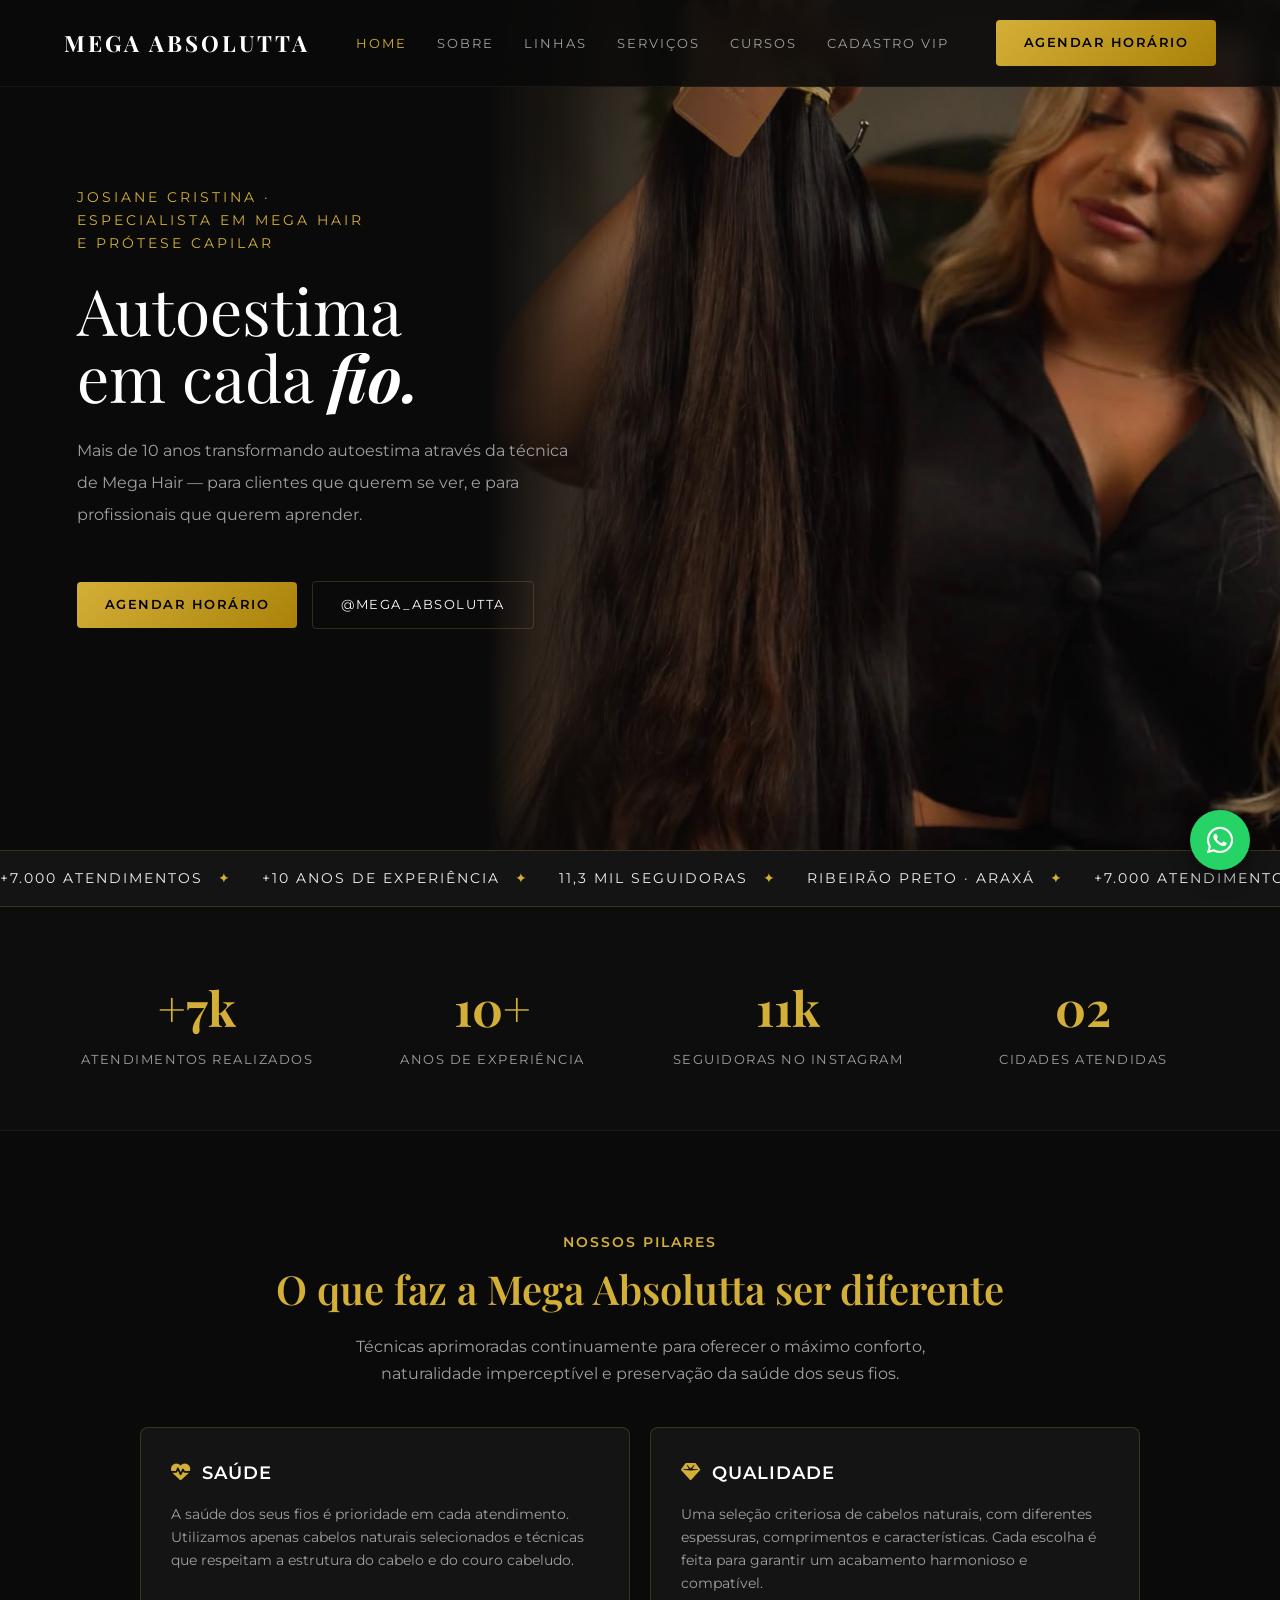
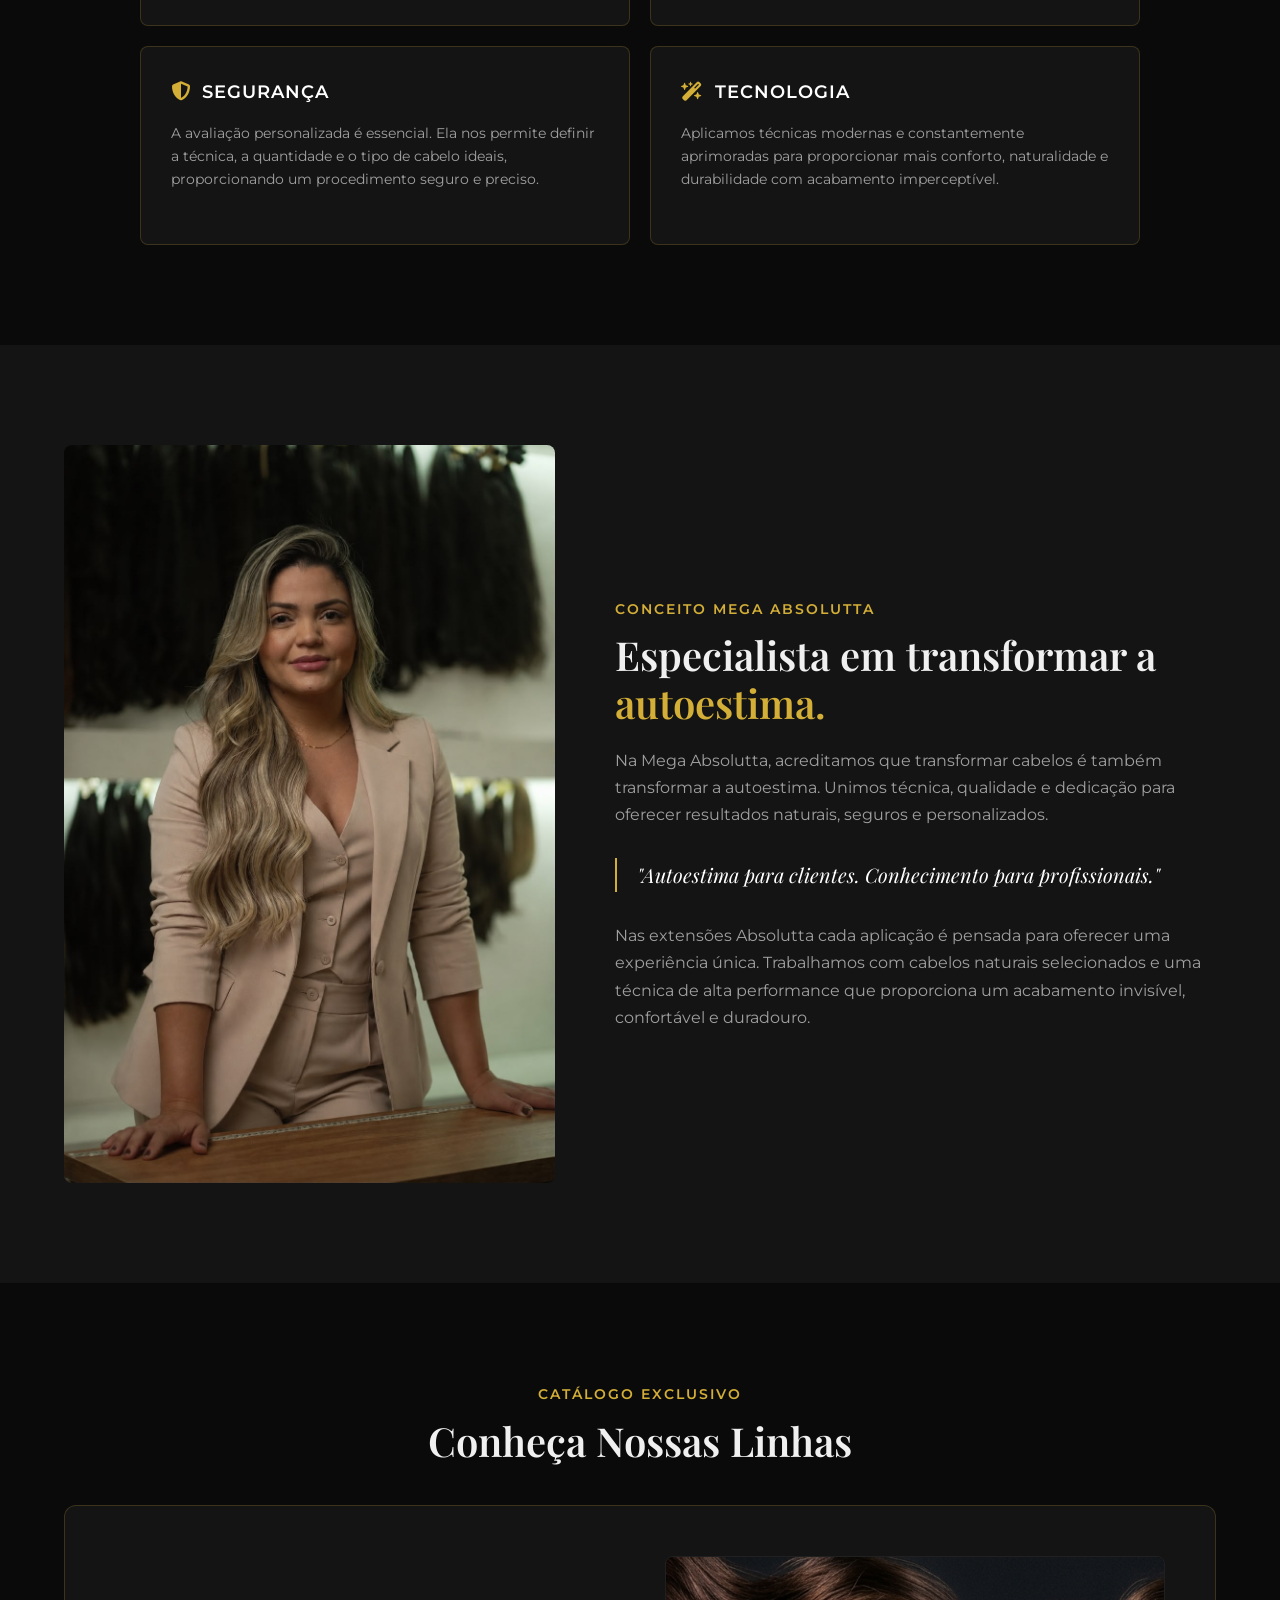
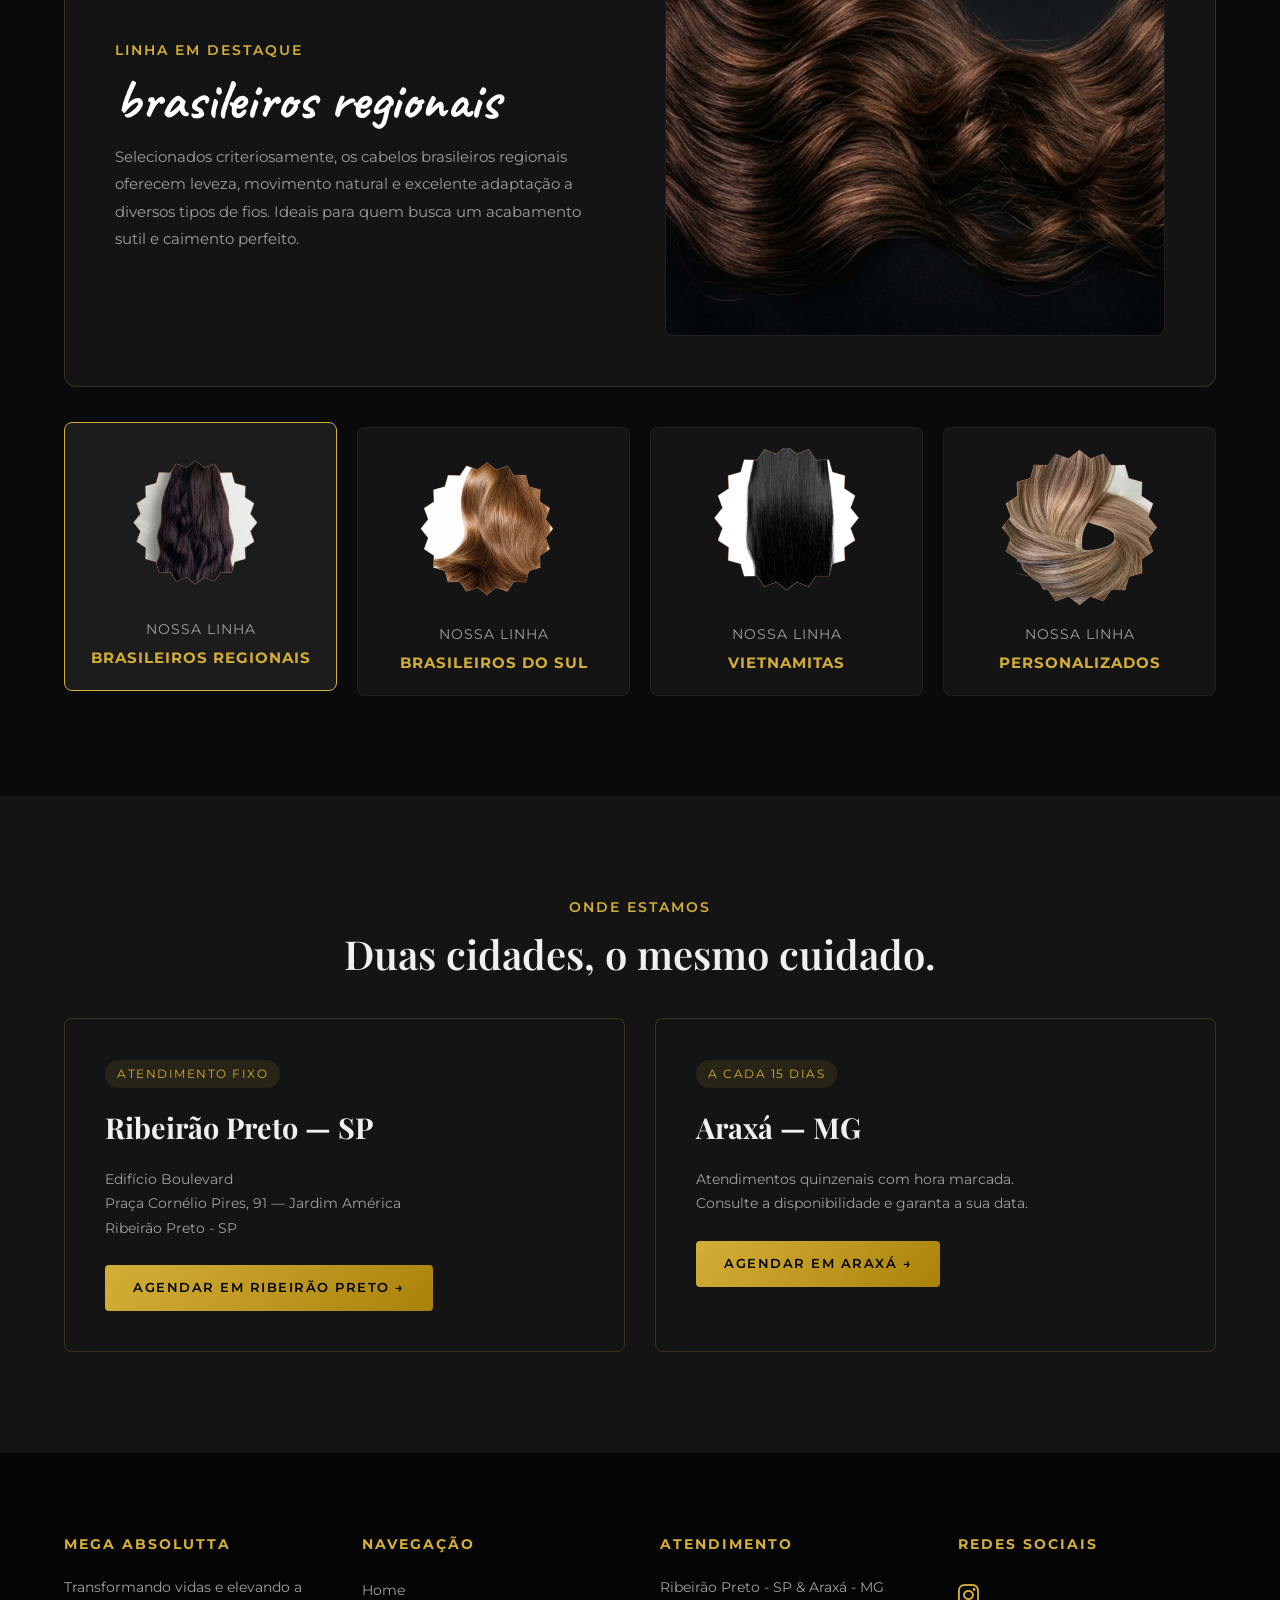
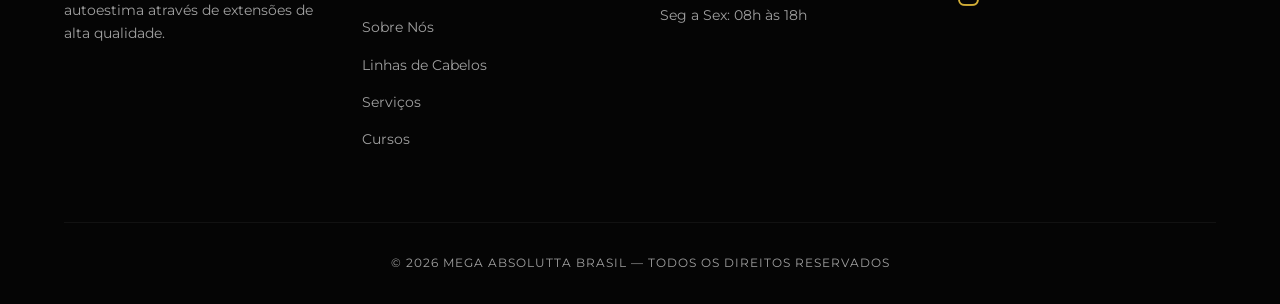
==== commit e41d3776: "adição da tela de cadastro, adequação do style para melhor manutenção" ====
--- a/index.html
+++ b/index.html
@@ -1,410 +1,345 @@
 <!DOCTYPE html>
 <html lang="pt-BR">
 <head>
-  <meta charset="UTF-8">
-  <meta name="viewport" content="width=device-width, initial-scale=1.0">
-  <title>Mega Absolutta | Josiane Cristina — Mega Hair & Extensões</title>
-  
-  <link rel="preconnect" href="https://fonts.googleapis.com">
-  <link rel="preconnect" href="https://fonts.gstatic.com" crossorigin>
-  <link href="https://fonts.googleapis.com/css2?family=Caveat:wght@600;700&family=Montserrat:wght@300;400;500;600;700&family=Playfair+Display:ital,wght@0,400;0,600;0,700;1,400&display=swap" rel="stylesheet">
-  <link rel="stylesheet" href="https://cdnjs.cloudflare.com/ajax/libs/font-awesome/6.4.0/css/all.min.css">
-  
-  <link rel="stylesheet" href="style.css">
-
-  <!-- AJUSTES DO MENU MOBILE PARA O INDEX -->
-  <style>
-    .mobile-menu-btn {
-      display: none;
-      background: none;
-      border: none;
-      color: var(--gold-primary);
-      font-size: 1.5rem;
-      cursor: pointer;
-    }
-
-    @media (max-width: 992px) {
-      .mobile-menu-btn { display: block; }
-
-      .nav-menu {
-        position: absolute;
-        top: 100%;
-        left: 0;
-        width: 100%;
-        background-color: rgba(10, 10, 10, 0.98);
-        border-bottom: 1px solid var(--border-color);
-        flex-direction: column;
-        padding: 20px 0;
-        gap: 15px;
-        text-align: center;
-        display: none;
-      }
-
-      .nav-menu.active {
-        display: flex;
-      }
-
-      .logo a {
-        font-size: 1.1rem;
-        letter-spacing: 1px;
-      }
-
-      .navbar .btn-gold {
-        padding: 8px 16px;
-        font-size: 0.7rem;
-      }
-    }
-  </style>
+<meta charset="UTF-8">
+<meta name="viewport" content="width=device-width, initial-scale=1.0">
+<title>Mega Absolutta | Josiane Cristina — Mega Hair & Extensões</title>
+<link rel="preconnect" href="https://fonts.googleapis.com">
+<link rel="preconnect" href="https://fonts.gstatic.com" crossorigin>
+<link href="https://fonts.googleapis.com/css2?family=Caveat:wght@600;700&family=Montserrat:wght@300;400;500;600;700&family=Playfair+Display:ital,wght@0,400;0,600;0,700;1,400&display=swap" rel="stylesheet">
+<link rel="stylesheet" href="https://cdnjs.cloudflare.com/ajax/libs/font-awesome/6.4.0/css/all.min.css">
+<link rel="stylesheet" href="style.css">
 </head>
 <body>
-
-  <!-- CABEÇALHO -->
-  <header class="navbar">
-    <div class="container nav-container">
-      <div class="logo">
-        <a href="#home">MEGA ABSOLUTTA</a>
-      </div>
-      <nav>
-        <ul class="nav-menu" id="navMenu">
-          <li><a href="#home" class="nav-link active" onclick="closeMenu()">HOME</a></li>
-          <li><a href="#sobre" class="nav-link" onclick="closeMenu()">SOBRE</a></li>
-          <li><a href="#linhas" class="nav-link" onclick="closeMenu()">LINHAS</a></li>
-          <li><a href="servico.html" class="nav-link">SERVIÇOS</a></li>
-          <li><a href="cursos.html" class="nav-link">CURSOS</a></li>
-        </ul>
-      </nav>
-
-      <div style="display: flex; align-items: center; gap: 15px;">
-        <a href="https://api.whatsapp.com/send?phone=5516996207228&text=Ol%C3%A1!%20Gostaria%20de%20mais%20informa%C3%A7%C3%B5es%20e%20agendar%20um%20hor%C3%A1rio." target="_blank" rel="noopener" class="btn-gold">Agendar Horário</a>
-        
-        <!-- Botão Hambúrguer Mobile -->
-        <button class="mobile-menu-btn" onclick="toggleMenu()" aria-label="Abrir menu">
-          <i class="fa-solid fa-bars" id="menuIcon"></i>
-        </button>
-      </div>
-    </div>
-  </header>
-
-  <!-- HERO SECTION -->
-  <section id="home" class="hero">
-    <div class="hero-content-wrapper">
-      <div class="hero-text">
-        <span class="hero-tag">Josiane Cristina · <br>Especialista em Mega Hair<br>e Prótese Capilar</span>
-        <h1 class="hero-title">Autoestima<br>em cada <span>fio.</span></h1>
-        <p class="hero-desc">
-          Mais de 10 anos transformando autoestima através da técnica de Mega Hair — para clientes que querem se ver, e para profissionais que querem aprender.
-        </p>
-        
-        <div class="hero-actions">
-          <a href="https://api.whatsapp.com/send?phone=5516996207228&text=Ol%C3%A1!%20Gostaria%20de%20agendar%20um%20hor%C3%A1rio%20de%20atendimento." target="_blank" rel="noopener" class="btn-gold">
-            Agendar Horário
-          </a>
-          <a href="https://instagram.com/mega_absolutta" target="_blank" rel="noopener" class="btn-outline">
-            @mega_absolutta
-          </a>
-        </div>
-      </div>
-    </div>
-
-    <div class="hero-bg-image">
-      <img src="jc3.jpeg" alt="Josiane Cristina - Mega Hair">
-    </div>
-  </section>
-
-  <!-- TICKER -->
-  <div class="ticker-bar">
-    <div class="ticker-track">
-      <div class="ticker-item">+7.000 atendimentos <span>✦</span></div>
-      <div class="ticker-item">+10 anos de experiência <span>✦</span></div>
-      <div class="ticker-item">11,3 mil seguidoras <span>✦</span></div>
-      <div class="ticker-item">Ribeirão Preto · Araxá <span>✦</span></div>
-      <div class="ticker-item">+7.000 atendimentos <span>✦</span></div>
-      <div class="ticker-item">+10 anos de experiência <span>✦</span></div>
-      <div class="ticker-item">11,3 mil seguidoras <span>✦</span></div>
-      <div class="ticker-item">Ribeirão Preto · Araxá <span>✦</span></div>
-    </div>
-  </div>
-
-  <!-- NÚMEROS -->
-  <section class="stats-section">
-    <div class="container">
-      <div class="stats-grid">
-        <div>
-          <div class="stat-number">+7k</div>
-          <div class="stat-label">Atendimentos Realizados</div>
-        </div>
-        <div>
-          <div class="stat-number">10+</div>
-          <div class="stat-label">Anos de Experiência</div>
-        </div>
-        <div>
-          <div class="stat-number">11k</div>
-          <div class="stat-label">Seguidoras no Instagram</div>
-        </div>
-        <div>
-          <div class="stat-number">02</div>
-          <div class="stat-label">Cidades Atendidas</div>
-        </div>
-      </div>
-    </div>
-  </section>
-
-  <!-- DIFERENCIAIS -->
-  <section class="section-padding">
-    <div class="container text-center">
-      <span class="gold-subtitle" style="text-align: center;">Nossos Pilares</span>
-      <h2 class="section-title gold-text" style="text-align: center;">O que faz a Mega Absolutta ser diferente</h2>
-      <p style="color: var(--text-muted); max-width: 650px; margin: 0 auto; text-align: center;">
-        Técnicas aprimoradas continuamente para oferecer o máximo conforto, naturalidade imperceptível e preservação da saúde dos seus fios.
-      </p>
-
-      <div class="pilar-badges">
-        <div class="badge">
-          <div class="badge-header">
-            <i class="fa-solid fa-heart-pulse"></i>
-            <span class="badge-title">Saúde</span>
-          </div>
-          <p class="badge-text">A saúde dos seus fios é prioridade em cada atendimento. Utilizamos apenas cabelos naturais selecionados e técnicas que respeitam a estrutura do cabelo e do couro cabeludo.</p>
-        </div>
-
-        <div class="badge">
-          <div class="badge-header">
-            <i class="fa-solid fa-gem"></i>
-            <span class="badge-title">Qualidade</span>
-          </div>
-          <p class="badge-text">Uma seleção criteriosa de cabelos naturais, com diferentes espessuras, comprimentos e características. Cada escolha é feita para garantir um acabamento harmonioso e compatível.</p>
-        </div>
-
-        <div class="badge">
-          <div class="badge-header">
-            <i class="fa-solid fa-shield-halved"></i>
-            <span class="badge-title">Segurança</span>
-          </div>
-          <p class="badge-text">A avaliação personalizada é essencial. Ela nos permite definir a técnica, a quantidade e o tipo de cabelo ideais, proporcionando um procedimento seguro e preciso.</p>
-        </div>
-
-        <div class="badge">
-          <div class="badge-header">
-            <i class="fa-solid fa-wand-magic-sparkles"></i>
-            <span class="badge-title">Tecnologia</span>
-          </div>
-          <p class="badge-text">Aplicamos técnicas modernas e constantemente aprimoradas para proporcionar mais conforto, naturalidade e durabilidade com acabamento imperceptível.</p>
-        </div>
-      </div>
-    </div>
-  </section>
-
-  <!-- CONCEITO -->
-  <section id="sobre" class="section-padding" style="background: var(--bg-card);">
-    <div class="container">
-      <div class="conceito-grid">
-        <div>
-          <img src="jc2.jpeg" alt="Sobre a Mega Absolutta" style="border-radius: 8px;">
-        </div>
-        <div>
-          <span class="gold-subtitle">Conceito Mega Absolutta</span>
-          <h2 class="section-title">Especialista em transformar a <span class="gold-text">autoestima.</span></h2>
-          <p style="color: var(--text-muted); margin-bottom: 15px;">
-            Na Mega Absolutta, acreditamos que transformar cabelos é também transformar a autoestima. Unimos técnica, qualidade e dedicação para oferecer resultados naturais, seguros e personalizados.
-          </p>
-          <div class="quote-box">
-            “Autoestima para clientes. Conhecimento para profissionais.”
-          </div>
-          <p style="color: var(--text-muted);">
-            Nas extensões Absolutta cada aplicação é pensada para oferecer uma experiência única. Trabalhamos com cabelos naturais selecionados e uma técnica de alta performance que proporciona um acabamento invisível, confortável e duradouro.
-          </p>
-        </div>
-      </div>
-    </div>
-  </section>
-
-  <!-- CATÁLOGO / LINHAS -->
-  <section id="linhas" class="section-padding">
-    <div class="container">
-      <div style="text-align: center; margin-bottom: 40px;">
-        <span class="gold-subtitle">Catálogo Exclusivo</span>
-        <h2 class="section-title">Conheça Nossas Linhas</h2>
-      </div>
-
-      <div class="detalhe-modelo">
-        <div class="container-detalhe">
-          <div class="detalhe-texto">
-            <span class="gold-subtitle">LINHA EM DESTAQUE</span>
-            <h2 id="detalhe-titulo" class="titulo-modelo">brasileiros regionais</h2>
-            <p id="detalhe-descricao" class="descricao-linha">
-              Selecionados criteriosamente, os cabelos brasileiros regionais oferecem leveza, movimento natural e excelente adaptação a diversos tipos de fios. Ideais para quem busca um acabamento sutil e caimento perfeito.
-            </p>
-          </div>
-          <div class="detalhe-imagem">
-            <img id="detalhe-img" src="regionalbrasil_detalhe.png" alt="Detalhe do Cabelo">
-          </div>
-        </div>
-      </div>
-
-      <div class="grid-4-linhas">
-        <div class="card-modelo active" onclick="trocarModelo('regional', this)">
-          <img src="regionalbrasil.png" alt="Brasileiros Regionais">
-          <h3>Nossa linha<strong class="gold-text">Brasileiros Regionais</strong></h3>
-        </div>
-
-        <div class="card-modelo" onclick="trocarModelo('sul', this)">
-          <img src="brasileirosul.png" alt="Brasileiros do Sul">
-          <h3>Nossa linha<strong class="gold-text">Brasileiros do Sul</strong></h3>
-        </div>
-
-        <div class="card-modelo" onclick="trocarModelo('vietnamita', this)">
-          <img src="vietnamita.png" alt="Vietnamitas">
-          <h3>Nossa linha<strong class="gold-text">Vietnamitas</strong></h3>
-        </div>
-
-        <div class="card-modelo" onclick="trocarModelo('personalizados', this)">
-          <img src="personalizados.png" alt="Personalizados">
-          <h3>Nossa linha<strong class="gold-text">Personalizados</strong></h3>
-        </div>
-      </div>
-    </div>
-  </section>
-
-  <!-- UNIDADES -->
-  <section id="unidades" class="section-padding" style="background: var(--bg-card);">
-    <div class="container">
-      <div style="text-align: center;">
-        <span class="gold-subtitle">Onde Estamos</span>
-        <h2 class="section-title">Duas cidades, o mesmo cuidado.</h2>
-      </div>
-
-      <div class="unidades-grid">
-        <div class="unidade-card">
-          <span class="unidade-badge">Atendimento Fixo</span>
-          <h3>Ribeirão Preto — SP</h3>
-          <p>
-            Edifício Boulevard<br>
-            Praça Cornélio Pires, 91 — Jardim América<br>
-            Ribeirão Preto - SP
-          </p>
-          <a href="https://api.whatsapp.com/send?phone=5516996207228&text=Ol%C3%A1!%20Gostaria%20de%20agendar%20um%20hor%C3%A1rio%20para%20a%20unidade%20de%20Ribeir%C3%A3o%20Preto." target="_blank" rel="noopener" class="btn-gold">Agendar em Ribeirão Preto →</a>
-        </div>
-
-        <div class="unidade-card">
-          <span class="unidade-badge">A cada 15 dias</span>
-          <h3>Araxá — MG</h3>
-          <p>
-            Atendimentos quinzenais com hora marcada.<br>
-            Consulte a disponibilidade e garanta a sua data.
-          </p>
-          <a href="https://api.whatsapp.com/send?phone=553488033811&text=Ol%C3%A1!%20Gostaria%20de%20agendar%20um%20hor%C3%A1rio%20para%20a%20unidade%20de%20Arax%C3%A1." target="_blank" rel="noopener" class="btn-gold">Agendar em Araxá →</a>
-        </div>
-      </div>
-    </div>
-  </section>
-
-  <!-- RODAPÉ -->
-  <footer class="footer">
-    <div class="container">
-      <div class="footer-grid">
-        <div class="footer-col">
-          <h4 class="gold-text">MEGA ABSOLUTTA</h4>
-          <p style="color: var(--text-muted); font-size: 0.85rem;">Transformando vidas e elevando a autoestima através de extensões de alta qualidade.</p>
-        </div>
-        <div class="footer-col">
-          <h4 class="gold-text">Navegação</h4>
-          <ul>
-            <li><a href="#home">Home</a></li>
-            <li><a href="#sobre">Sobre Nós</a></li>
-            <li><a href="#linhas">Linhas de Cabelos</a></li>
-            <li><a href="servico.html">Serviços</a></li>
-            <li><a href="cursos.html">Cursos</a></li>
-          </ul>
-        </div>
-        <div class="footer-col">
-          <h4 class="gold-text">Atendimento</h4>
-          <p style="color: var(--text-muted); font-size: 0.85rem;">Ribeirão Preto - SP & Araxá - MG</p>
-          <p style="color: var(--text-muted); font-size: 0.85rem; margin-top: 5px;">Seg a Sex: 08h às 18h</p>
-        </div>
-        <div class="footer-col">
-          <h4 class="gold-text">Redes Sociais</h4>
-          <a href="https://instagram.com/mega_absolutta" target="_blank" rel="noopener" style="color: var(--gold-primary); font-size: 1.5rem;"><i class="fa-brands fa-instagram"></i></a>
-        </div>
-      </div>
-      <div class="copyright">
-        <p>&copy; 2026 MEGA ABSOLUTTA BRASIL — TODOS OS DIREITOS RESERVADOS</p>
-      </div>
-    </div>
-  </footer>
-
-  <a href="https://api.whatsapp.com/send?phone=553488033811&text=Ol%C3%A1!%20Gostaria%20de%20mais%20informa%C3%A7%C3%B5es." class="whatsapp-btn" target="_blank" rel="noopener">
-    <i class="fa-brands fa-whatsapp"></i>
-  </a>
-s
-  <!-- SCRIPTS DA PÁGINA -->
-  <script>
-    // Controle das Linhas de Cabelo
-    const dadosModelos = {
-      regional: {
-        titulo: 'brasileiros regionais',
-        descricao: 'Selecionados criteriosamente, os cabelos brasileiros regionais oferecem leveza, movimento natural e excelente adaptação a diversos tipos de fios. Ideais para quem busca um acabamento sutil e caimento perfeito.',
-        imagem: 'regionalbrasil_detalhe.png'
-      },
-      sul: {
-        titulo: 'brasileiros do sul',
-        descricao: 'Fios extremamente finos, sedosos e de tonalidades naturalmente mais claras. Cabelos raros e nobres, perfeitos para quem exige máxima leveza, fluidez e alta qualidade.',
-        imagem: 'brasileirosul_detalhe.png'
-      },
-      vietnamita: {
-        titulo: 'vietnamita',
-        descricao: 'Conhecidos por sua resistência excepcional, densidade e brilho intenso, os cabelos vietnamitas possuem fios encorpados (de espessura média a grossa) com caimento impecável. Suportam bem estilizações e possuem altíssima durabilidade.',
-        imagem: 'vietnamita_detalhe.png'
-      },
-      personalizados: {
-        titulo: 'personalizados',
-        descricao: 'Linha sob medida desenvolvida de acordo com a preferência do cliente. Processo artesanal de seleção, textura e tonalidade para garantir um resultado único e exclusivo.',
-        imagem: 'personalizados_detalhe.png'
-      }
-    };
-
-    function trocarModelo(chave, elemento) {
-      const dados = dadosModelos[chave];
-      const imgElement = document.getElementById('detalhe-img');
-
-      document.querySelectorAll('.card-modelo').forEach(card => card.classList.remove('active'));
-      if (elemento) elemento.classList.add('active');
-
-      if (dados) {
-        imgElement.style.opacity = '0';
-
-        setTimeout(() => {
-          document.getElementById('detalhe-titulo').textContent = dados.titulo;
-          document.getElementById('detalhe-descricao').textContent = dados.descricao;
-          imgElement.src = dados.imagem;
-          imgElement.style.opacity = '1';
-        }, 200);
-      }
-    }
-
-    // Controle do Menu Hambúrguer Mobile
-    function toggleMenu() {
-      const menu = document.getElementById('navMenu');
-      const icon = document.getElementById('menuIcon');
-      
-      menu.classList.toggle('active');
-      
-      if (menu.classList.contains('active')) {
-        icon.classList.remove('fa-bars');
-        icon.classList.add('fa-xmark');
-      } else {
-        icon.classList.remove('fa-xmark');
-        icon.classList.add('fa-bars');
-      }
-    }
-
-    function closeMenu() {
-      const menu = document.getElementById('navMenu');
-      const icon = document.getElementById('menuIcon');
-      
-      menu.classList.remove('active');
-      icon.classList.remove('fa-xmark');
-      icon.classList.add('fa-bars');
-    }
-  </script>
+<!-- CABEÇALHO -->
+<header class="navbar">
+<div class="container nav-container">
+<div class="logo">
+<a href="#home">MEGA ABSOLUTTA</a>
+</div>
+<nav>
+<ul class="nav-menu" id="navMenu">
+<li><a href="#home" class="nav-link active" onclick="closeMenu()">HOME</a></li>
+<li><a href="#sobre" class="nav-link" onclick="closeMenu()">SOBRE</a></li>
+<li><a href="#linhas" class="nav-link" onclick="closeMenu()">LINHAS</a></li>
+<li><a href="servico.html" class="nav-link">SERVIÇOS</a></li>
+<li><a href="cursos.html" class="nav-link">CURSOS</a></li>
+<li><a href="cadastro.html" class="nav-link">CADASTRO VIP</a></li>
+</ul>
+</nav>
+<div style="display: flex; align-items: center; gap: 15px;">
+<a href="https://api.whatsapp.com/send?phone=5516996207228&text=Ol%C3%A1!%20Gostaria%20de%20mais%20informa%C3%A7%C3%B5es%20e%20agendar%20um%20hor%C3%A1rio." target="_blank" rel="noopener" class="btn-gold">Agendar Horário</a>
+<!-- Botão Hambúrguer Mobile -->
+<button class="mobile-menu-btn" onclick="toggleMenu()" aria-label="Abrir menu">
+<i class="fa-solid fa-bars" id="menuIcon"></i>
+</button>
+</div>
+</div>
+</header>
+
+<!-- HERO SECTION -->
+<section id="home" class="hero">
+<div class="hero-content-wrapper">
+<div class="hero-text">
+<span class="hero-tag">Josiane Cristina · <br>Especialista em Mega Hair<br>e Prótese Capilar</span>
+<h1 class="hero-title">Autoestima<br>em cada <span>fio.</span></h1>
+<p class="hero-desc">
+Mais de 10 anos transformando autoestima através da técnica de Mega Hair — para clientes que querem se ver, e para profissionais que querem aprender.
+</p>
+<div class="hero-actions">
+<a href="https://api.whatsapp.com/send?phone=5516996207228&text=Ol%C3%A1!%20Gostaria%20de%20agendar%20um%20hor%C3%A1rio%20de%20atendimento." target="_blank" rel="noopener" class="btn-gold">
+Agendar Horário
+</a>
+<a href="https://instagram.com/mega_absolutta" target="_blank" rel="noopener" class="btn-outline">
+@mega_absolutta
+</a>
+</div>
+</div>
+</div>
+<div class="hero-bg-image">
+<img src="jc3.jpeg" alt="Josiane Cristina - Mega Hair">
+</div>
+</section>
+
+<!-- TICKER -->
+<div class="ticker-bar">
+<div class="ticker-track">
+<div class="ticker-item">+7.000 atendimentos <span>✦</span></div>
+<div class="ticker-item">+10 anos de experiência <span>✦</span></div>
+<div class="ticker-item">11,3 mil seguidoras <span>✦</span></div>
+<div class="ticker-item">Ribeirão Preto · Araxá <span>✦</span></div>
+<div class="ticker-item">+7.000 atendimentos <span>✦</span></div>
+<div class="ticker-item">+10 anos de experiência <span>✦</span></div>
+<div class="ticker-item">11,3 mil seguidoras <span>✦</span></div>
+<div class="ticker-item">Ribeirão Preto · Araxá <span>✦</span></div>
+</div>
+</div>
+
+<!-- NÚMEROS -->
+<section class="stats-section">
+<div class="container">
+<div class="stats-grid">
+<div>
+<div class="stat-number">+7k</div>
+<div class="stat-label">Atendimentos Realizados</div>
+</div>
+<div>
+<div class="stat-number">10+</div>
+<div class="stat-label">Anos de Experiência</div>
+</div>
+<div>
+<div class="stat-number">11k</div>
+<div class="stat-label">Seguidoras no Instagram</div>
+</div>
+<div>
+<div class="stat-number">02</div>
+<div class="stat-label">Cidades Atendidas</div>
+</div>
+</div>
+</div>
+</section>
+
+<!-- DIFERENCIAIS -->
+<section class="section-padding">
+<div class="container text-center">
+<span class="gold-subtitle" style="text-align: center;">Nossos Pilares</span>
+<h2 class="section-title gold-text" style="text-align: center;">O que faz a Mega Absolutta ser diferente</h2>
+<p style="color: var(--text-muted); max-width: 650px; margin: 0 auto; text-align: center;">
+Técnicas aprimoradas continuamente para oferecer o máximo conforto, naturalidade imperceptível e preservação da saúde dos seus fios.
+</p>
+<div class="pilar-badges">
+<div class="badge">
+<div class="badge-header">
+<i class="fa-solid fa-heart-pulse"></i>
+<span class="badge-title">Saúde</span>
+</div>
+<p class="badge-text">A saúde dos seus fios é prioridade em cada atendimento. Utilizamos apenas cabelos naturais selecionados e técnicas que respeitam a estrutura do cabelo e do couro cabeludo.</p>
+</div>
+<div class="badge">
+<div class="badge-header">
+<i class="fa-solid fa-gem"></i>
+<span class="badge-title">Qualidade</span>
+</div>
+<p class="badge-text">Uma seleção criteriosa de cabelos naturais, com diferentes espessuras, comprimentos e características. Cada escolha é feita para garantir um acabamento harmonioso e compatível.</p>
+</div>
+<div class="badge">
+<div class="badge-header">
+<i class="fa-solid fa-shield-halved"></i>
+<span class="badge-title">Segurança</span>
+</div>
+<p class="badge-text">A avaliação personalizada é essencial. Ela nos permite definir a técnica, a quantidade e o tipo de cabelo ideais, proporcionando um procedimento seguro e preciso.</p>
+</div>
+<div class="badge">
+<div class="badge-header">
+<i class="fa-solid fa-wand-magic-sparkles"></i>
+<span class="badge-title">Tecnologia</span>
+</div>
+<p class="badge-text">Aplicamos técnicas modernas e constantemente aprimoradas para proporcionar mais conforto, naturalidade e durabilidade com acabamento imperceptível.</p>
+</div>
+</div>
+</div>
+</section>
+
+<!-- CONCEITO -->
+<section id="sobre" class="section-padding" style="background: var(--bg-card);">
+<div class="container">
+<div class="conceito-grid">
+<div>
+<img src="jc2.jpeg" alt="Sobre a Mega Absolutta" style="border-radius: 8px;">
+</div>
+<div>
+<span class="gold-subtitle">Conceito Mega Absolutta</span>
+<h2 class="section-title">Especialista em transformar a <span class="gold-text">autoestima.</span></h2>
+<p style="color: var(--text-muted); margin-bottom: 15px;">
+Na Mega Absolutta, acreditamos que transformar cabelos é também transformar a autoestima. Unimos técnica, qualidade e dedicação para oferecer resultados naturais, seguros e personalizados.
+</p>
+<div class="quote-box">
+"Autoestima para clientes. Conhecimento para profissionais."
+</div>
+<p style="color: var(--text-muted);">
+Nas extensões Absolutta cada aplicação é pensada para oferecer uma experiência única. Trabalhamos com cabelos naturais selecionados e uma técnica de alta performance que proporciona um acabamento invisível, confortável e duradouro.
+</p>
+</div>
+</div>
+</div>
+</section>
+
+<!-- CATÁLOGO / LINHAS -->
+<section id="linhas" class="section-padding">
+<div class="container">
+<div style="text-align: center; margin-bottom: 40px;">
+<span class="gold-subtitle">Catálogo Exclusivo</span>
+<h2 class="section-title">Conheça Nossas Linhas</h2>
+</div>
+<div class="detalhe-modelo">
+<div class="container-detalhe">
+<div class="detalhe-texto">
+<span class="gold-subtitle">LINHA EM DESTAQUE</span>
+<h2 id="detalhe-titulo" class="titulo-modelo">brasileiros regionais</h2>
+<p id="detalhe-descricao" class="descricao-linha">
+Selecionados criteriosamente, os cabelos brasileiros regionais oferecem leveza, movimento natural e excelente adaptação a diversos tipos de fios. Ideais para quem busca um acabamento sutil e caimento perfeito.
+</p>
+</div>
+<div class="detalhe-imagem">
+<img id="detalhe-img" src="regionalbrasil_detalhe.png" alt="Detalhe do Cabelo">
+</div>
+</div>
+</div>
+<div class="grid-4-linhas">
+<div class="card-modelo active" onclick="trocarModelo('regional', this)">
+<img src="regionalbrasil.png" alt="Brasileiros Regionais">
+<h3>Nossa linha<strong class="gold-text">Brasileiros Regionais</strong></h3>
+</div>
+<div class="card-modelo" onclick="trocarModelo('sul', this)">
+<img src="brasileirosul.png" alt="Brasileiros do Sul">
+<h3>Nossa linha<strong class="gold-text">Brasileiros do Sul</strong></h3>
+</div>
+<div class="card-modelo" onclick="trocarModelo('vietnamita', this)">
+<img src="vietnamita.png" alt="Vietnamitas">
+<h3>Nossa linha<strong class="gold-text">Vietnamitas</strong></h3>
+</div>
+<div class="card-modelo" onclick="trocarModelo('personalizados', this)">
+<img src="personalizados.png" alt="Personalizados">
+<h3>Nossa linha<strong class="gold-text">Personalizados</strong></h3>
+</div>
+</div>
+</div>
+</section>
+
+<!-- UNIDADES -->
+<section id="unidades" class="section-padding" style="background: var(--bg-card);">
+<div class="container">
+<div style="text-align: center;">
+<span class="gold-subtitle">Onde Estamos</span>
+<h2 class="section-title">Duas cidades, o mesmo cuidado.</h2>
+</div>
+<div class="unidades-grid">
+<div class="unidade-card">
+<span class="unidade-badge">Atendimento Fixo</span>
+<h3>Ribeirão Preto — SP</h3>
+<p>
+Edifício Boulevard<br>
+Praça Cornélio Pires, 91 — Jardim América<br>
+Ribeirão Preto - SP
+</p>
+<a href="https://api.whatsapp.com/send?phone=5516996207228&text=Ol%C3%A1!%20Gostaria%20de%20agendar%20um%20hor%C3%A1rio%20para%20a%20unidade%20de%20Ribeir%C3%A3o%20Preto." target="_blank" rel="noopener" class="btn-gold">Agendar em Ribeirão Preto →</a>
+</div>
+<div class="unidade-card">
+<span class="unidade-badge">A cada 15 dias</span>
+<h3>Araxá — MG</h3>
+<p>
+Atendimentos quinzenais com hora marcada.<br>
+Consulte a disponibilidade e garanta a sua data.
+</p>
+<a href="https://api.whatsapp.com/send?phone=553488033811&text=Ol%C3%A1!%20Gostaria%20de%20agendar%20um%20hor%C3%A1rio%20para%20a%20unidade%20de%20Arax%C3%A1." target="_blank" rel="noopener" class="btn-gold">Agendar em Araxá →</a>
+</div>
+</div>
+</div>
+</section>
+
+<!-- RODAPÉ -->
+<footer class="footer">
+<div class="container">
+<div class="footer-grid">
+<div class="footer-col">
+<h4 class="gold-text">MEGA ABSOLUTTA</h4>
+<p style="color: var(--text-muted); font-size: 0.85rem;">Transformando vidas e elevando a autoestima através de extensões de alta qualidade.</p>
+</div>
+<div class="footer-col">
+<h4 class="gold-text">Navegação</h4>
+<ul>
+<li><a href="#home">Home</a></li>
+<li><a href="#sobre">Sobre Nós</a></li>
+<li><a href="#linhas">Linhas de Cabelos</a></li>
+<li><a href="servico.html">Serviços</a></li>
+<li><a href="cursos.html">Cursos</a></li>
+</ul>
+</div>
+<div class="footer-col">
+<h4 class="gold-text">Atendimento</h4>
+<p style="color: var(--text-muted); font-size: 0.85rem;">Ribeirão Preto - SP & Araxá - MG</p>
+<p style="color: var(--text-muted); font-size: 0.85rem; margin-top: 5px;">Seg a Sex: 08h às 18h</p>
+</div>
+<div class="footer-col">
+<h4 class="gold-text">Redes Sociais</h4>
+<a href="https://instagram.com/mega_absolutta" target="_blank" rel="noopener" style="color: var(--gold-primary); font-size: 1.5rem;"><i class="fa-brands fa-instagram"></i></a>
+</div>
+</div>
+<div class="copyright">
+<p>&copy; 2026 MEGA ABSOLUTTA BRASIL — TODOS OS DIREITOS RESERVADOS</p>
+</div>
+</div>
+</footer>
+
+<a href="https://api.whatsapp.com/send?phone=5534880338118&text=Ol%C3%A1!%20Gostaria%20de%20mais%20informa%C3%A7%C3%B5es." class="whatsapp-btn" target="_blank" rel="noopener">
+<i class="fa-brands fa-whatsapp"></i>
+</a>
+
+<!-- SCRIPTS DA PÁGINA -->
+<script>
+// Controle das Linhas de Cabelo
+const dadosModelos = {
+  regional: {
+    titulo: 'brasileiros regionais',
+    descricao: 'Selecionados criteriosamente, os cabelos brasileiros regionais oferecem leveza, movimento natural e excelente adaptação a diversos tipos de fios. Ideais para quem busca um acabamento sutil e caimento perfeito.',
+    imagem: 'regionalbrasil_detalhe.png'
+  },
+  sul: {
+    titulo: 'brasileiros do sul',
+    descricao: 'Fios extremamente finos, sedosos e de tonalidades naturalmente mais claras. Cabelos raros e nobres, perfeitos para quem exige máxima leveza, fluidez e alta qualidade.',
+    imagem: 'brasileirosul_detalhe.png'
+  },
+  vietnamita: {
+    titulo: 'vietnamita',
+    descricao: 'Conhecidos por sua resistência excepcional, densidade e brilho intenso, os cabelos vietnamitas possuem fios encorpados (de espessura média a grossa) com caimento impecável. Suportam bem estilizações e possuem altíssima durabilidade.',
+    imagem: 'vietnamita_detalhe.png'
+  },
+  personalizados: {
+    titulo: 'personalizados',
+    descricao: 'Linha sob medida desenvolvida de acordo com a preferência do cliente. Processo artesanal de seleção, textura e tonalidade para garantir um resultado único e exclusivo.',
+    imagem: 'personalizados_detalhe.png'
+  }
+};
+
+function trocarModelo(chave, elemento) {
+  const dados = dadosModelos[chave];
+  const imgElement = document.getElementById('detalhe-img');
+
+  document.querySelectorAll('.card-modelo').forEach(card => card.classList.remove('active'));
+  if (elemento) elemento.classList.add('active');
+
+  if (dados) {
+    imgElement.style.opacity = '0';
+    setTimeout(() => {
+      document.getElementById('detalhe-titulo').textContent = dados.titulo;
+      document.getElementById('detalhe-descricao').textContent = dados.descricao;
+      imgElement.src = dados.imagem;
+      imgElement.style.opacity = '1';
+    }, 200);
+  }
+}
+
+// Controle do Menu Hambúrguer Mobile
+function toggleMenu() {
+  const menu = document.getElementById('navMenu');
+  const icon = document.getElementById('menuIcon');
+  menu.classList.toggle('active');
+  if (menu.classList.contains('active')) {
+    icon.classList.remove('fa-bars');
+    icon.classList.add('fa-xmark');
+  } else {
+    icon.classList.remove('fa-xmark');
+    icon.classList.add('fa-bars');
+  }
+}
+
+function closeMenu() {
+  const menu = document.getElementById('navMenu');
+  const icon = document.getElementById('menuIcon');
+  menu.classList.remove('active');
+  icon.classList.remove('fa-xmark');
+  icon.classList.add('fa-bars');
+}
+</script>
 </body>
-</html>+</html>
--- a/style.css
+++ b/style.css
@@ -605,11 +605,42 @@
 }
 
 /* =========================================================
-   12. RESPONSIVIDADE (MOBILE & TABLET)
+   12. MENU MOBILE (HAMBÚRGUER)
+   ========================================================= */
+/* Botão hambúrguer: fica oculto no desktop e aparece só no mobile */
+.mobile-menu-btn {
+  display: none;
+  background: none;
+  border: none;
+  color: var(--gold-primary);
+  font-size: 1.5rem;
+  cursor: pointer;
+}
+
+/* =========================================================
+   13. RESPONSIVIDADE (MOBILE & TABLET)
    ========================================================= */
 @media (max-width: 992px) {
+  .mobile-menu-btn {
+    display: block;
+  }
+
   .nav-menu {
+    position: absolute;
+    top: 100%;
+    left: 0;
+    width: 100%;
+    background-color: rgba(10, 10, 10, 0.98);
+    border-bottom: 1px solid var(--border-color);
+    flex-direction: column;
+    padding: 20px 0;
+    gap: 15px;
+    text-align: center;
     display: none;
+  }
+
+  .nav-menu.active {
+    display: flex;
   }
 
   .nav-container {
@@ -729,8 +760,11 @@
 
 /* 2. Garante que o container de texto distribua os elementos na vertical */
 .service-content {
+  position: relative;
+  z-index: 3;
   display: flex;
   flex-direction: column;
+  justify-content: space-between;
   height: 100%;
   padding: 25px;
 }
@@ -741,9 +775,28 @@
   flex-grow: 1;
 }
 
-/* 3. Empurra os botões amarelos para a base, alinhando o rodapé */
+/* 3. Botão dourado do card, no mesmo padrão visual do .btn-gold */
 .btn-card-gold {
+  display: block;
+  width: 100%;
+  background: linear-gradient(135deg, var(--gold-primary), var(--gold-dark));
+  color: #000;
+  padding: 12px 15px;
+  border-radius: 4px;
+  font-weight: 600;
+  font-size: 0.8rem;
+  text-transform: uppercase;
+  letter-spacing: 1.5px;
+  text-align: center;
+  transition: var(--transition);
+  border: none;
+  cursor: pointer;
   margin-top: auto;
+}
+
+.btn-card-gold:hover {
+  transform: translateY(-2px);
+  box-shadow: 0 5px 15px rgba(212, 175, 55, 0.3);
 }
 
 /* =========================================================
@@ -815,4 +868,325 @@
     width: 220px !important;
     height: 260px !important;
   }
-}+}
+/* =========================================================
+   14. CARDS DE SERVIÇO (página servico.html)
+   ========================================================= */
+.services-container {
+  max-width: 1200px;
+  margin: 0 auto;
+  padding: 140px 20px 80px;
+  display: grid;
+  grid-template-columns: repeat(auto-fit, minmax(260px, 1fr));
+  gap: 25px;
+}
+
+.service-card {
+  position: relative;
+  background-color: var(--bg-card);
+  border: 1px solid var(--border-color);
+  border-radius: 8px;
+  overflow: hidden;
+  min-height: 520px;
+  display: flex;
+  flex-direction: column;
+  justify-content: flex-end;
+  transition: var(--transition);
+}
+
+.service-card:hover {
+  transform: translateY(-5px);
+  border-color: var(--gold-primary);
+  box-shadow: 0 10px 20px rgba(212, 175, 55, 0.15);
+}
+
+.service-image {
+  position: absolute;
+  top: 0;
+  left: 0;
+  width: 100%;
+  height: 100%;
+  z-index: 1;
+}
+
+.service-image img {
+  width: 100%;
+  height: 100%;
+  object-fit: cover;
+  object-position: center top;
+  display: block;
+  transition: transform 0.5s ease;
+}
+
+.service-card:hover .service-image img {
+  transform: scale(1.05);
+}
+
+.service-card::before {
+  content: '';
+  position: absolute;
+  top: 0;
+  left: 0;
+  width: 100%;
+  height: 100%;
+  background: linear-gradient(180deg, rgba(10,10,10,0.1) 0%, rgba(10,10,10,0.8) 50%, rgba(10,10,10,0.98) 100%);
+  z-index: 2;
+  pointer-events: none;
+}
+
+.service-features {
+  list-style: none;
+  margin-bottom: 20px;
+  padding: 0;
+}
+
+.service-features li {
+  font-size: 0.82rem;
+  color: #cccccc;
+  margin-bottom: 6px;
+  display: flex;
+  align-items: center;
+}
+
+.service-features li::before {
+  content: '✦';
+  color: var(--gold-primary);
+  margin-right: 8px;
+  font-size: 0.75rem;
+}
+
+/* =========================================================
+   15. SEÇÃO "COMO FUNCIONA" (página servico.html)
+   ========================================================= */
+.process-section {
+  background-color: var(--bg-card);
+  border-top: 1px solid var(--border-color);
+  border-bottom: 1px solid var(--border-color);
+  padding: 100px 0;
+}
+
+.process-title {
+  text-align: center;
+  font-family: var(--font-title);
+  font-size: 2.2rem;
+  color: var(--gold-primary);
+  margin-bottom: 50px;
+}
+
+.steps-grid {
+  display: grid;
+  grid-template-columns: repeat(auto-fit, minmax(220px, 1fr));
+  gap: 30px;
+}
+
+.step {
+  text-align: center;
+  padding: 30px 20px;
+  background-color: var(--bg-dark);
+  border-radius: 8px;
+  border: 1px solid var(--border-color);
+  transition: var(--transition);
+}
+
+.step:hover {
+  border-color: var(--gold-primary);
+  transform: translateY(-4px);
+}
+
+.step-number {
+  font-family: var(--font-title);
+  font-size: 2.8rem;
+  color: var(--gold-primary);
+  margin-bottom: 10px;
+  font-weight: 700;
+}
+
+.step h4 {
+  font-size: 1.1rem;
+  margin-bottom: 10px;
+  color: #fff;
+}
+
+.step p {
+  color: var(--text-muted);
+  font-size: 0.85rem;
+}
+
+/* =========================================================
+   16. CTA FINAL (servico.html e cursos.html)
+   ========================================================= */
+.cta-section {
+  text-align: center;
+  padding: 100px 20px;
+  max-width: 800px;
+  margin: 0 auto;
+}
+
+.cta-section h2 {
+  font-family: var(--font-title);
+  font-size: 2.2rem;
+  color: #fff;
+  margin-bottom: 15px;
+}
+
+.cta-section p {
+  color: var(--text-muted);
+  margin-bottom: 35px;
+}
+
+/* =========================================================
+   17. HERO DA PÁGINA DE CURSOS (cursos.html)
+   ========================================================= */
+.hero-curso {
+  padding-top: 160px;
+  padding-bottom: 80px;
+  background: linear-gradient(180deg, rgba(20,20,20,0.8) 0%, rgba(10,10,10,1) 100%);
+  border-bottom: 1px solid var(--border-color);
+}
+
+.hero-grid {
+  display: grid;
+  grid-template-columns: 1.1fr 0.9fr;
+  gap: 50px;
+  align-items: center;
+}
+
+.hero-curso h1 {
+  font-family: var(--font-title);
+  font-size: 3.2rem;
+  line-height: 1.15;
+  margin-bottom: 20px;
+}
+
+.hero-curso p {
+  color: var(--text-muted);
+  font-size: 1.05rem;
+  margin-bottom: 30px;
+}
+
+.hero-badge-list {
+  display: flex;
+  flex-wrap: wrap;
+  gap: 15px;
+  margin-bottom: 30px;
+}
+
+.hero-badge {
+  background: rgba(212, 175, 55, 0.1);
+  border: 1px solid var(--border-color);
+  color: var(--gold-primary);
+  padding: 6px 16px;
+  border-radius: 20px;
+  font-size: 0.8rem;
+  letter-spacing: 1px;
+  text-transform: uppercase;
+}
+
+/* =========================================================
+   18. MÓDULOS DO CURSO (cursos.html)
+   ========================================================= */
+.modulos-grid {
+  display: grid;
+  grid-template-columns: repeat(auto-fit, minmax(280px, 1fr));
+  gap: 25px;
+  margin-top: 40px;
+}
+
+.modulo-card {
+  background: var(--bg-card);
+  border: 1px solid var(--border-color);
+  border-radius: 8px;
+  padding: 30px;
+  transition: var(--transition);
+  display: flex;
+  flex-direction: column;
+}
+
+.modulo-card:hover {
+  border-color: var(--gold-primary);
+  background: var(--bg-card-hover);
+  transform: translateY(-5px);
+}
+
+.modulo-icon {
+  font-size: 2rem;
+  color: var(--gold-primary);
+  margin-bottom: 20px;
+}
+
+.modulo-card h3 {
+  font-family: var(--font-title);
+  font-size: 1.3rem;
+  color: #fff;
+  margin-bottom: 12px;
+}
+
+.modulo-card p {
+  color: var(--text-muted);
+  font-size: 0.9rem;
+  line-height: 1.6;
+}
+
+/* =========================================================
+   19. TÉCNICAS EM DESTAQUE (cursos.html)
+   ========================================================= */
+.tecnicas-container {
+  display: grid;
+  grid-template-columns: 1fr 1fr;
+  gap: 30px;
+  margin-top: 40px;
+}
+
+.tecnica-box {
+  background: var(--bg-card);
+  border: 1px solid var(--border-color);
+  border-radius: 8px;
+  padding: 40px;
+  transition: var(--transition);
+}
+
+.tecnica-box:hover {
+  border-color: var(--gold-primary);
+}
+
+.tecnica-box h3 {
+  font-family: var(--font-title);
+  font-size: 1.6rem;
+  color: var(--gold-primary);
+  margin-bottom: 15px;
+}
+
+.tecnica-box p {
+  color: var(--text-muted);
+  font-size: 0.95rem;
+  margin-bottom: 20px;
+}
+
+.tecnica-features {
+  list-style: none;
+  padding: 0;
+}
+
+.tecnica-features li {
+  font-size: 0.88rem;
+  color: var(--text-main);
+  margin-bottom: 10px;
+  display: flex;
+  align-items: center;
+  gap: 12px;
+}
+
+.tecnica-features li i {
+  color: var(--gold-primary);
+  font-size: 0.85rem;
+}
+
+/* =========================================================
+   20. AJUSTES ESPECÍFICOS DE MOBILE (páginas internas)
+   ========================================================= */
+@media (max-width: 992px) {
+  .hero-grid,
+  .tecnicas-container {
+    grid-template-columns: 1fr;
+  }
+}
